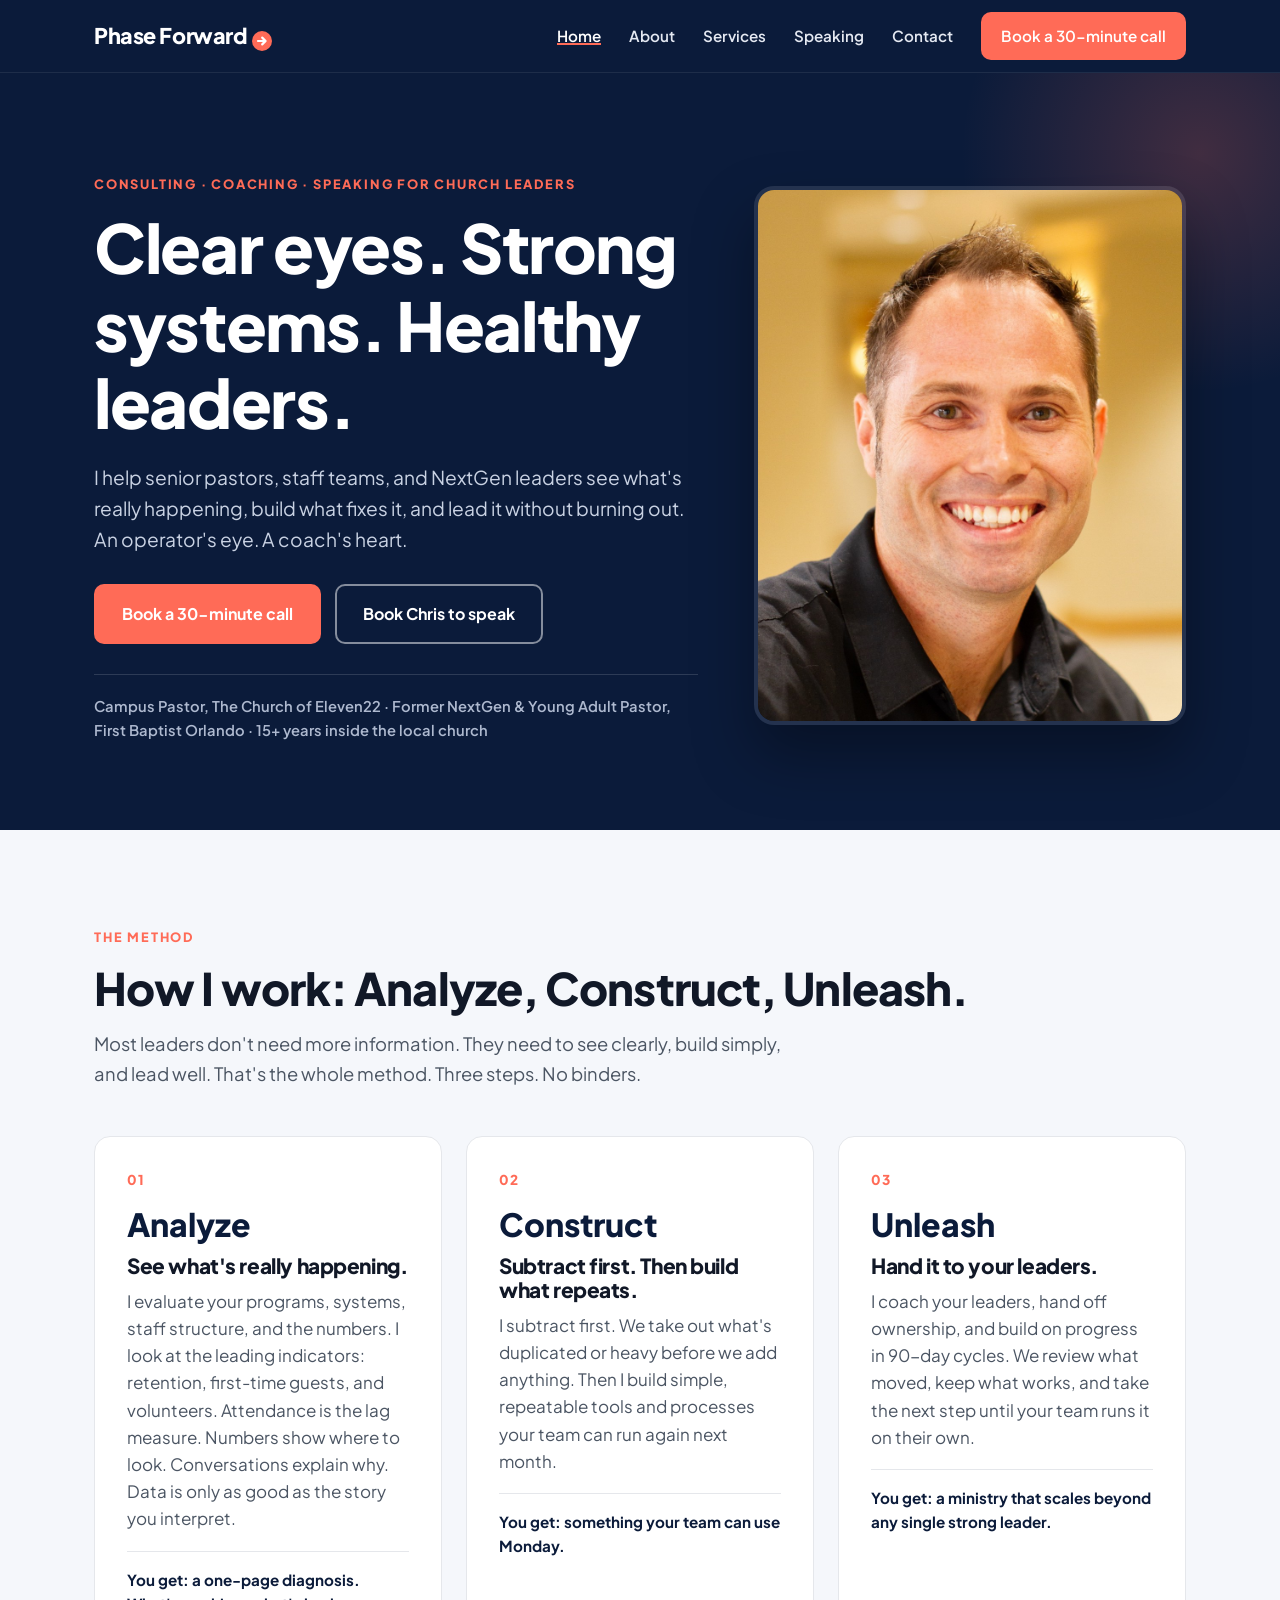
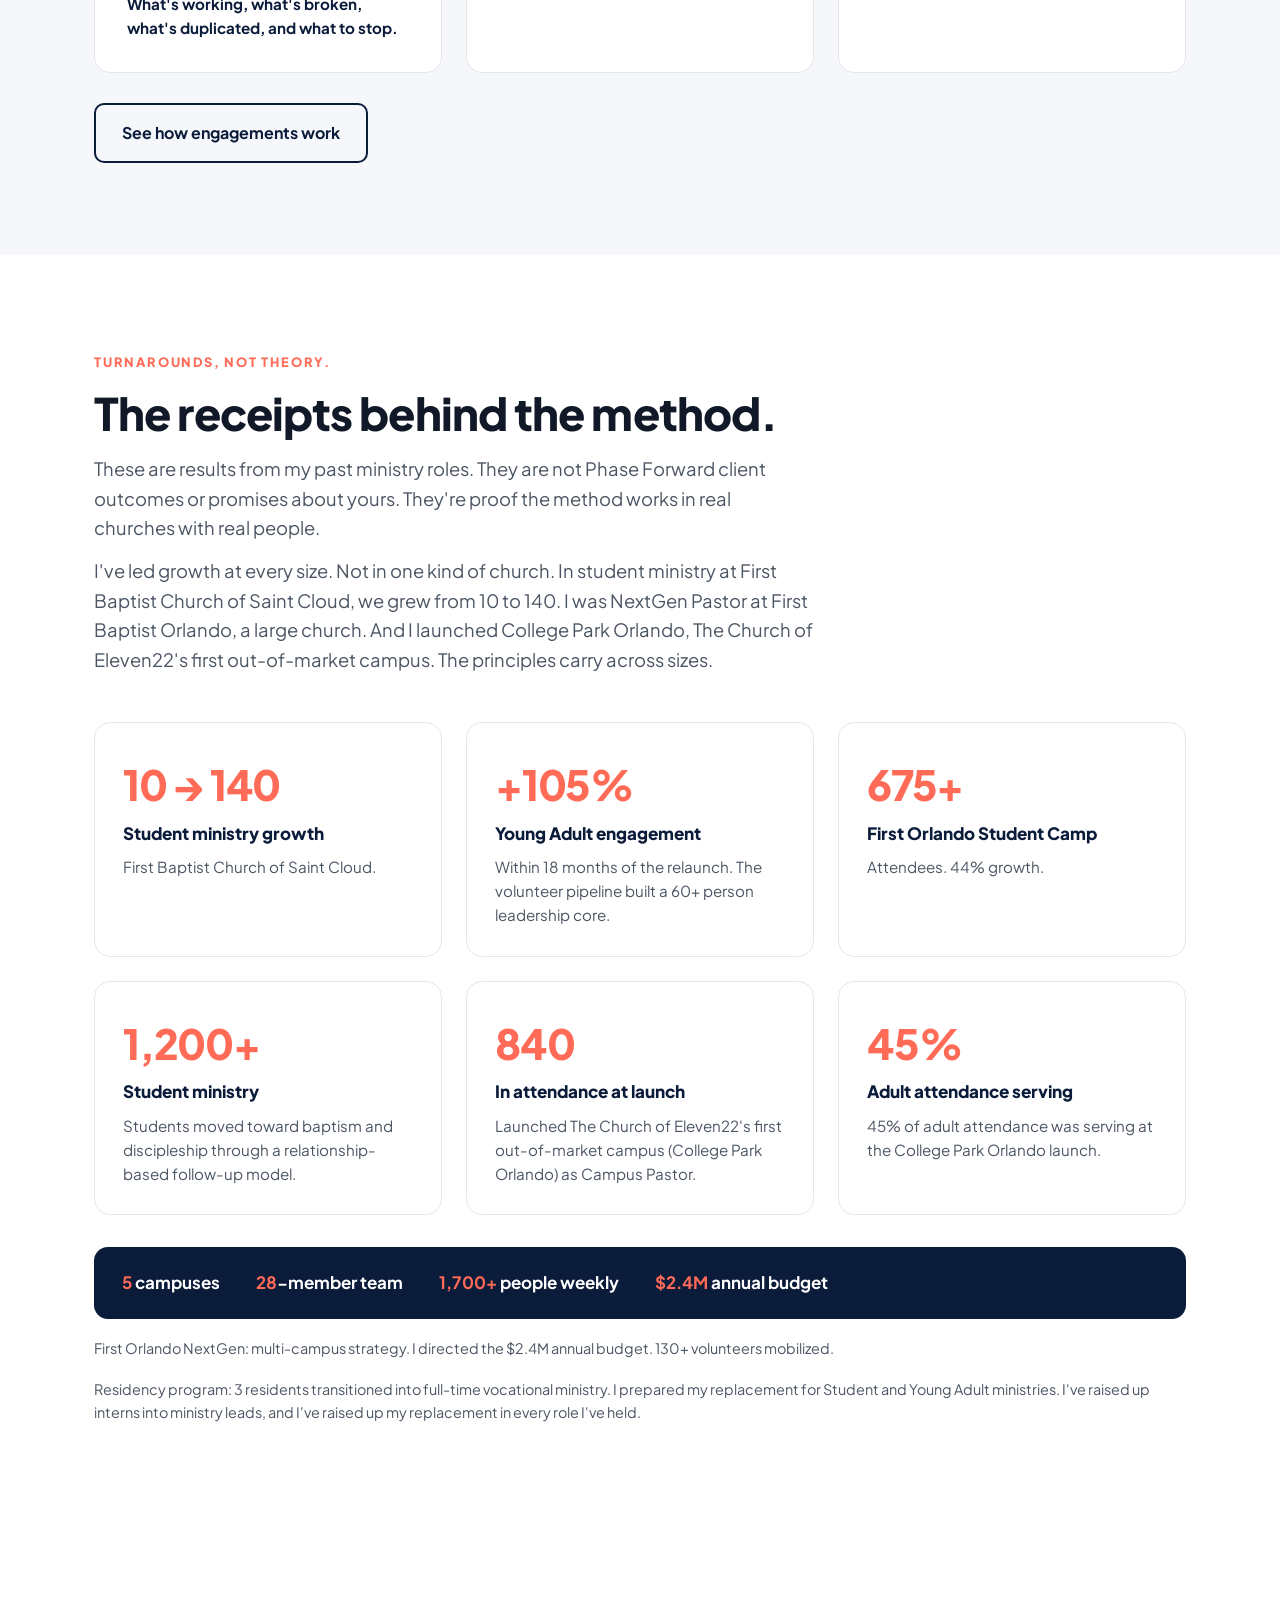
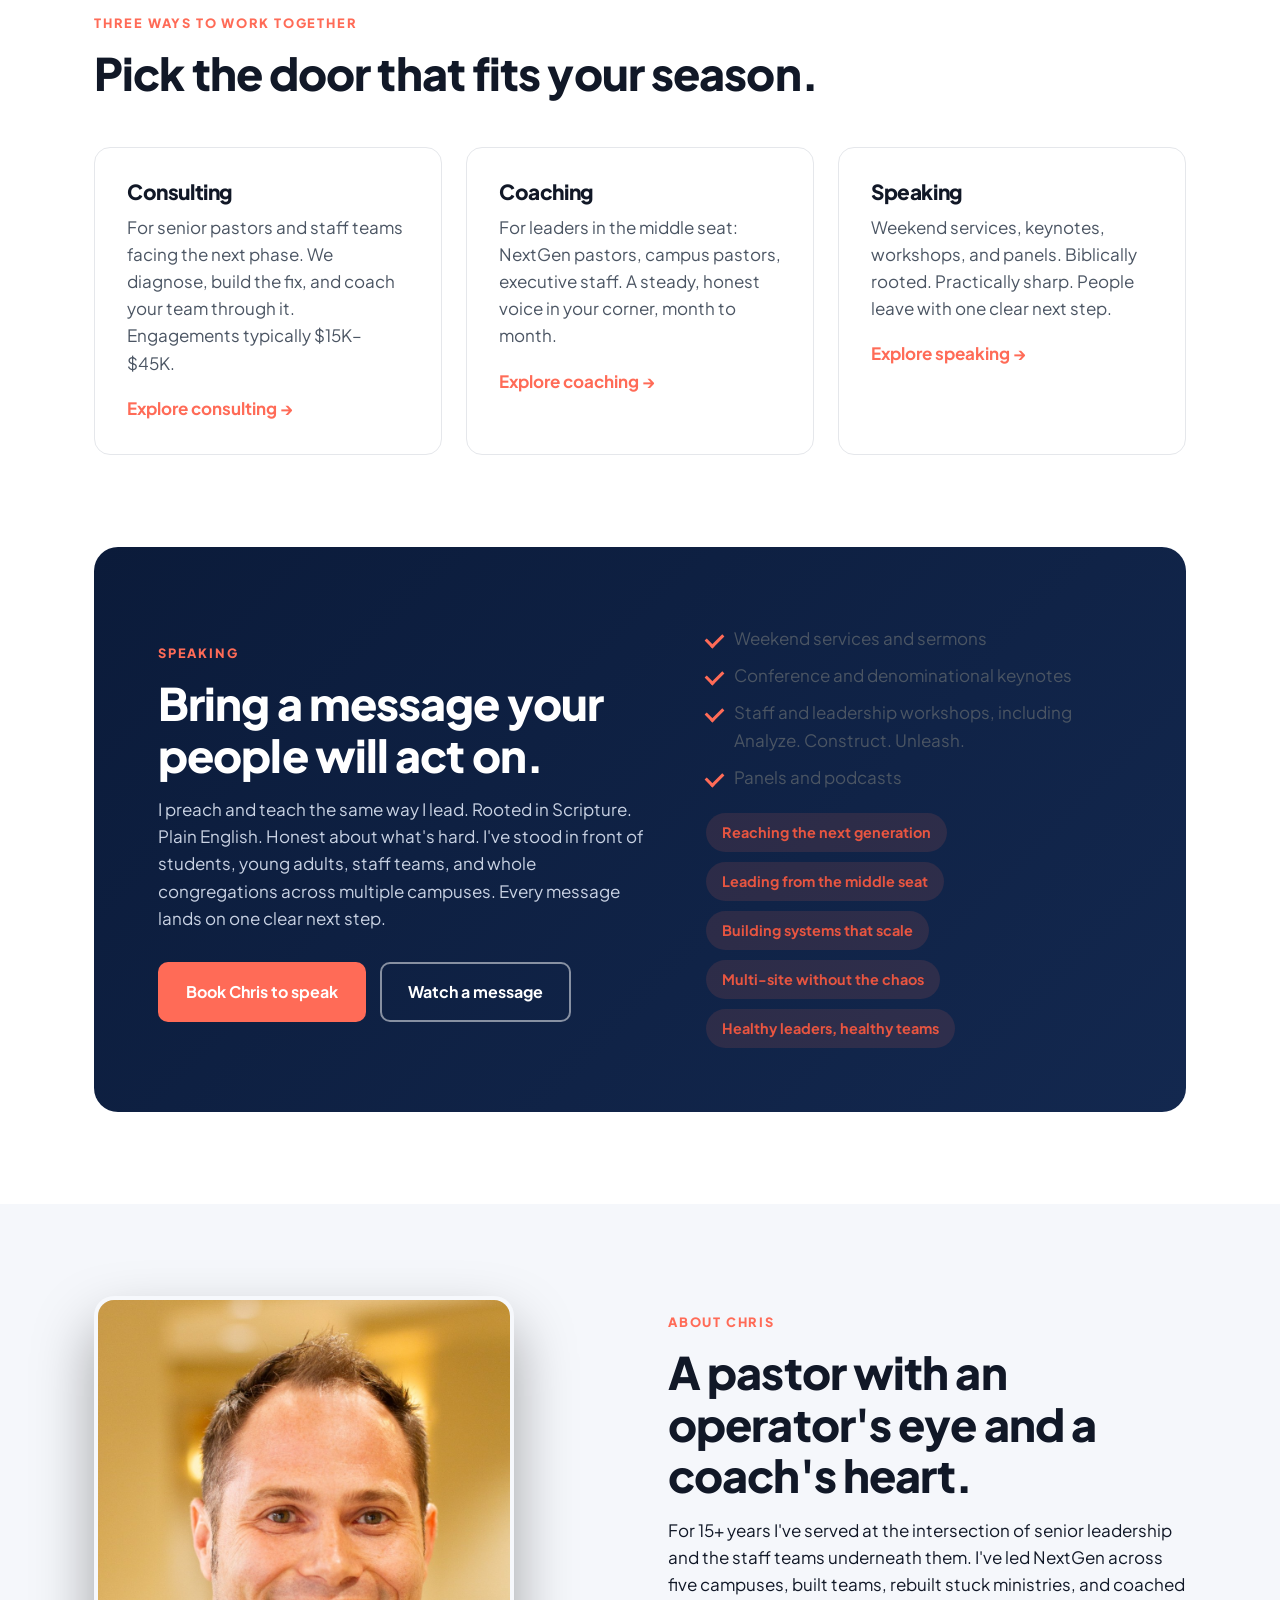
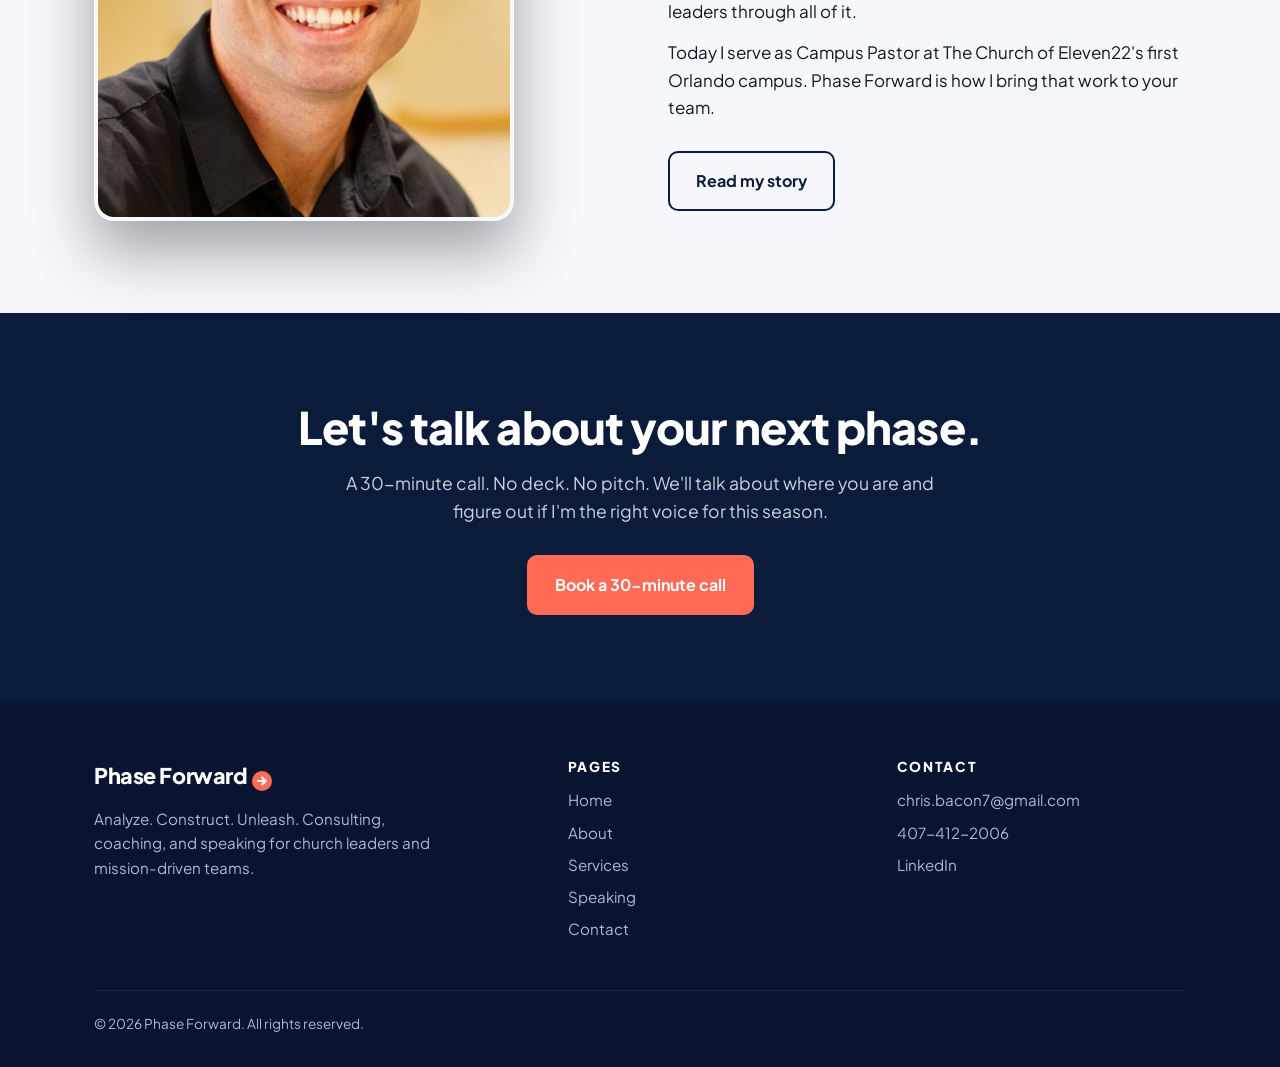
==== index.html @ 7327c0b1 "Tighten the track record to the resume facts. Show the strongest past-ministry results as stat cards" ====
<!DOCTYPE html>
<html lang="en"><head><meta charset="utf-8"><meta name="viewport" content="width=device-width,initial-scale=1">
<title>Phase Forward | Consulting, Coaching & Speaking for Church Leaders</title><meta name="description" content="Clear eyes. Strong systems. Healthy leaders. Chris Bacon helps senior pastors, staff teams, and NextGen leaders analyze, construct, and unleash.">
<link rel="preconnect" href="https://fonts.googleapis.com"><link rel="preconnect" href="https://fonts.gstatic.com" crossorigin>
<link href="https://fonts.googleapis.com/css2?family=Plus+Jakarta+Sans:wght@400;500;600;700;800&display=swap" rel="stylesheet">
<link rel="stylesheet" href="css/site.css">
<link rel="icon" href="data:image/svg+xml,<svg viewBox='0 0 20 20' xmlns='http://www.w3.org/2000/svg'><circle cx='10' cy='10' r='10' fill='%23FF6B57'/><path d='M6 10h7.2M10.2 6.6 13.6 10l-3.4 3.4' stroke='%23fff' stroke-width='2.2' fill='none' stroke-linecap='round' stroke-linejoin='round'/></svg>">
</head><body>
<header class="site-header"><div class="container nav"><a href="index.html" class="wordmark" aria-label="Phase Forward home">Phase Forward<svg viewBox="0 0 20 20" aria-hidden="true"><circle cx="10" cy="10" r="10" fill="#FF6B57"/><path d="M6 10h7.2M10.2 6.6 13.6 10l-3.4 3.4" stroke="#fff" stroke-width="2.2" fill="none" stroke-linecap="round" stroke-linejoin="round"/></svg></a>
<button class="nav-toggle" aria-label="Open menu" aria-expanded="false"><span></span><span></span><span></span></button>
<ul class="nav-links"><li><a href="index.html" class="active">Home</a></li><li><a href="about.html">About</a></li><li><a href="services.html">Services</a></li><li><a href="speaking.html">Speaking</a></li><li><a href="contact.html">Contact</a></li><li><a class="btn btn-coral" href="contact.html">Book a 30-minute call</a></li></ul></div></header>
<main>

<section class="hero"><div class="container hero-grid"><div>
<span class="eyebrow">Consulting &middot; Coaching &middot; Speaking for church leaders</span>
<h1>Clear eyes. Strong systems. Healthy leaders.</h1>
<p class="sub">I help senior pastors, staff teams, and NextGen leaders see what's really happening, build what fixes it, and lead it without burning out. An operator's eye. A coach's heart.</p>
<div class="btn-row"><a class="btn btn-coral" href="contact.html">Book a 30-minute call</a><a class="btn btn-ghost" href="contact.html?interest=Speaking">Book Chris to speak</a></div>
<p class="credential">Campus Pastor, The Church of Eleven22 &middot; Former NextGen &amp; Young Adult Pastor, First Baptist Orlando &middot; 15+ years inside the local church</p></div>
<img class="headshot" src="images/headshot.jpg" alt="Chris Bacon, founder of Phase Forward"></div></section>

<section class="block soft" id="how-i-work"><div class="container">
<div class="section-head"><span class="eyebrow">The method</span><h2>How I work: Analyze, Construct, Unleash.</h2>
<p class="lead">Most leaders don't need more information. They need to see clearly, build simply, and lead well. That's the whole method. Three steps. No binders.</p></div>
<div class="grid-3">
<div class="card"><div class="step-num">01</div><div class="method-word">Analyze</div><h3>See what's really happening.</h3><p>I evaluate your programs, systems, staff structure, and the numbers. I look at the leading indicators: retention, first-time guests, and volunteers. Attendance is the lag measure. Numbers show where to look. Conversations explain why. Data is only as good as the story you interpret.</p><p class="tag">You get: a one-page diagnosis. What's working, what's broken, what's duplicated, and what to stop.</p></div>
<div class="card"><div class="step-num">02</div><div class="method-word">Construct</div><h3>Subtract first. Then build what repeats.</h3><p>I subtract first. We take out what's duplicated or heavy before we add anything. Then I build simple, repeatable tools and processes your team can run again next month.</p><p class="tag">You get: something your team can use Monday.</p></div>
<div class="card"><div class="step-num">03</div><div class="method-word">Unleash</div><h3>Hand it to your leaders.</h3><p>I coach your leaders, hand off ownership, and build on progress in 90-day cycles. We review what moved, keep what works, and take the next step until your team runs it on their own.</p><p class="tag">You get: a ministry that scales beyond any single strong leader.</p></div>
</div><div class="btn-row"><a class="btn btn-outline" href="services.html">See how engagements work</a></div></div></section>

<section class="block"><div class="container">
<div class="section-head"><span class="eyebrow">Turnarounds, not theory.</span><h2>The receipts behind the method.</h2>
<p class="lead">These are results from my past ministry roles. They are not Phase Forward client outcomes or promises about yours. They're proof the method works in real churches with real people.</p>
<p class="lead">I've led growth at every size. Not in one kind of church. In student ministry at First Baptist Church of Saint Cloud, we grew from 10 to 140. I was NextGen Pastor at First Baptist Orlando, a large church. And I launched College Park Orlando, The Church of Eleven22's first out-of-market campus. The principles carry across sizes.</p></div>
<div class="grid-3" style="margin-bottom:20px">
<div class="stat"><div class="num">10 &rarr; 140</div><div class="lbl">Student ministry growth</div><p>First Baptist Church of Saint Cloud.</p></div>
<div class="stat"><div class="num">+105%</div><div class="lbl">Young Adult engagement</div><p>Within 18 months of the relaunch. The volunteer pipeline built a 60+ person leadership core.</p></div>
<div class="stat"><div class="num">675+</div><div class="lbl">First Orlando Student Camp</div><p>Attendees. 44% growth.</p></div>
<div class="stat"><div class="num">1,200+</div><div class="lbl">Student ministry</div><p>Students moved toward baptism and discipleship through a relationship-based follow-up model.</p></div>
<div class="stat"><div class="num">840</div><div class="lbl">In attendance at launch</div><p>Launched The Church of Eleven22's first out-of-market campus (College Park Orlando) as Campus Pastor.</p></div>
<div class="stat"><div class="num">45%</div><div class="lbl">Adult attendance serving</div><p>45% of adult attendance was serving at the College Park Orlando launch.</p></div>
</div>
<div class="scope"><span><b>5</b> campuses</span><span><b>28</b>-member team</span><span><b>1,700+</b> people weekly</span><span><b>$2.4M</b> annual budget</span></div>
<p class="note">First Orlando NextGen: multi-campus strategy. I directed the $2.4M annual budget. 130+ volunteers mobilized.</p>
<p class="note">Residency program: 3 residents transitioned into full-time vocational ministry. I prepared my replacement for Student and Young Adult ministries. I've raised up interns into ministry leads, and I've raised up my replacement in every role I've held.</p></div></section>

<section class="block"><div class="container">
<div class="section-head"><span class="eyebrow">Three ways to work together</span><h2>Pick the door that fits your season.</h2></div>
<div class="grid-3">
<div class="card"><h3>Consulting</h3><p>For senior pastors and staff teams facing the next phase. We diagnose, build the fix, and coach your team through it. Engagements typically $15K&ndash;$45K.</p><a class="more" href="services.html#consulting">Explore consulting &rarr;</a></div>
<div class="card"><h3>Coaching</h3><p>For leaders in the middle seat: NextGen pastors, campus pastors, executive staff. A steady, honest voice in your corner, month to month.</p><a class="more" href="services.html#coaching">Explore coaching &rarr;</a></div>
<div class="card"><h3>Speaking</h3><p>Weekend services, keynotes, workshops, and panels. Biblically rooted. Practically sharp. People leave with one clear next step.</p><a class="more" href="speaking.html">Explore speaking &rarr;</a></div>
</div></div></section>

<section class="block" style="padding-top:0"><div class="container"><div class="speak-feature"><div>
<span class="eyebrow">Speaking</span><h2>Bring a message your people will act on.</h2>
<p>I preach and teach the same way I lead. Rooted in Scripture. Plain English. Honest about what's hard. I've stood in front of students, young adults, staff teams, and whole congregations across multiple campuses. Every message lands on one clear next step.</p>
<div class="btn-row"><a class="btn btn-coral" href="contact.html?interest=Speaking">Book Chris to speak</a><a class="btn btn-ghost" href="https://www.youtube.com/results?search_query=Pastor+Chris+Bacon+sermon" target="_blank" rel="noopener">Watch a message</a></div></div>
<div><ul class="checks"><li>Weekend services and sermons</li><li>Conference and denominational keynotes</li><li>Staff and leadership workshops, including Analyze. Construct. Unleash.</li><li>Panels and podcasts</li></ul>
<div class="pills"><span class="pill">Reaching the next generation</span><span class="pill">Leading from the middle seat</span><span class="pill">Building systems that scale</span><span class="pill">Multi-site without the chaos</span><span class="pill">Healthy leaders, healthy teams</span></div></div>
</div></div></section>

<section class="block soft"><div class="container split">
<img class="headshot" style="max-width:420px" src="images/headshot.jpg" alt="Chris Bacon">
<div><span class="eyebrow">About Chris</span><h2>A pastor with an operator's eye and a coach's heart.</h2>
<p>For 15+ years I've served at the intersection of senior leadership and the staff teams underneath them. I've led NextGen across five campuses, built teams, rebuilt stuck ministries, and coached leaders through all of it.</p>
<p>Today I serve as Campus Pastor at The Church of Eleven22's first Orlando campus. Phase Forward is how I bring that work to your team.</p>
<div class="btn-row"><a class="btn btn-outline" href="about.html">Read my story</a></div></div></div></section>
<section class="cta-band"><div class="container"><h2>Let's talk about your next phase.</h2><p>A 30-minute call. No deck. No pitch. We'll talk about where you are and figure out if I'm the right voice for this season.</p><div class="btn-row"><a class="btn btn-coral" href="contact.html">Book a 30-minute call</a></div></div></section></main>
<footer><div class="container"><div class="foot-grid">
<div><a href="index.html" class="wordmark" aria-label="Phase Forward home">Phase Forward<svg viewBox="0 0 20 20" aria-hidden="true"><circle cx="10" cy="10" r="10" fill="#FF6B57"/><path d="M6 10h7.2M10.2 6.6 13.6 10l-3.4 3.4" stroke="#fff" stroke-width="2.2" fill="none" stroke-linecap="round" stroke-linejoin="round"/></svg></a><p style="margin-top:14px;max-width:340px">Analyze. Construct. Unleash. Consulting, coaching, and speaking for church leaders and mission-driven teams.</p></div>
<div><h4>Pages</h4><ul><li><a href="index.html">Home</a></li><li><a href="about.html">About</a></li><li><a href="services.html">Services</a></li><li><a href="speaking.html">Speaking</a></li><li><a href="contact.html">Contact</a></li></ul></div>
<div><h4>Contact</h4><ul><li><a href="mailto:chris.bacon7@gmail.com">chris.bacon7@gmail.com</a></li><li><a href="tel:+14074122006">407-412-2006</a></li><li><a href="https://www.linkedin.com/in/chris-bacon-887983176" target="_blank" rel="noopener">LinkedIn</a></li></ul></div>
</div><div class="foot-bottom">&copy; <span id="year">2026</span> Phase Forward. All rights reserved.</div></div></footer>
<script src="js/site.js"></script></body></html>
---- css/site.css ----
:root{--navy:#0B1B3A;--navy2:#13284F;--coral:#FF6B57;--coral-d:#E85540;--ink:#111827;--muted:#4B5563;--line:#E5E7EB;--soft:#F5F7FB;--max:1140px}
*{box-sizing:border-box;margin:0;padding:0}
html{scroll-behavior:smooth}
body{font-family:'Plus Jakarta Sans',system-ui,sans-serif;color:var(--ink);background:#fff;line-height:1.6;font-size:17px}
img{max-width:100%;display:block}
a{color:inherit}
em,i{font-style:normal}
.container{max-width:var(--max);margin:0 auto;padding:0 24px}
h1,h2,h3,h4{line-height:1.15;font-weight:800;letter-spacing:-.02em}
h1{font-size:clamp(2.4rem,5.5vw,4.2rem)}
h2{font-size:clamp(1.9rem,3.6vw,2.8rem);margin-bottom:16px}
h3{font-size:1.3rem;margin-bottom:10px}
p+p{margin-top:14px}
.eyebrow{display:inline-block;font-size:.8rem;font-weight:800;letter-spacing:.14em;text-transform:uppercase;color:var(--coral);margin-bottom:14px}
.lead{font-size:1.15rem;color:var(--muted);max-width:720px}
/* header */
.site-header{position:sticky;top:0;z-index:50;background:var(--navy);border-bottom:1px solid rgba(255,255,255,.08)}
.nav{display:flex;align-items:center;justify-content:space-between;height:72px}
.wordmark{display:flex;align-items:center;gap:2px;text-decoration:none;color:#fff;font-weight:800;font-size:1.35rem;letter-spacing:-.02em}
.wordmark svg{width:20px;height:20px;margin-left:3px;transform:translateY(5px)}
.nav-links{display:flex;align-items:center;gap:28px;list-style:none}
.nav-links a{color:#E5E9F2;text-decoration:none;font-weight:600;font-size:.95rem}
.nav-links a:hover,.nav-links a.active{color:#fff}
.nav-links a.active{box-shadow:inset 0 -2px 0 var(--coral)}
.nav-toggle{display:none;background:none;border:0;color:#fff;cursor:pointer;padding:8px}
.nav-toggle span{display:block;width:24px;height:2px;background:#fff;margin:5px 0;transition:.2s}
/* buttons */
.btn{display:inline-block;padding:15px 26px;border-radius:10px;font-weight:700;text-decoration:none;font-size:1rem;border:2px solid transparent;cursor:pointer;font-family:inherit;transition:.15s}
.btn-coral{background:var(--coral);color:#fff}
.btn-coral:hover{background:var(--coral-d);transform:translateY(-1px)}
.btn-ghost{border-color:rgba(255,255,255,.5);color:#fff}
.btn-ghost:hover{border-color:#fff;background:rgba(255,255,255,.06)}
.btn-outline{border-color:var(--navy);color:var(--navy)}
.btn-outline:hover{background:var(--navy);color:#fff}
.nav-links .btn{padding:10px 18px;color:#fff;box-shadow:none}
.btn-row{display:flex;flex-wrap:wrap;gap:14px;margin-top:30px}
/* hero */
.hero{background:var(--navy);color:#fff;padding:96px 0 88px;position:relative;overflow:hidden}
.hero::after{content:"";position:absolute;right:-180px;top:-180px;width:520px;height:520px;border-radius:50%;background:radial-gradient(circle,rgba(255,107,87,.22),transparent 65%)}
.hero .container{position:relative;z-index:1}
.hero-grid{display:grid;grid-template-columns:1.4fr 1fr;gap:56px;align-items:center}
.hero p.sub{font-size:1.2rem;color:#C9D2E3;max-width:640px;margin-top:22px}
.hero.small{padding:80px 0 72px}
.credential{margin-top:30px;padding-top:20px;border-top:1px solid rgba(255,255,255,.14);font-size:.92rem;color:#AEB9CF;font-weight:600;max-width:680px}
.headshot{border-radius:20px;overflow:hidden;border:4px solid rgba(255,255,255,.1);box-shadow:0 30px 60px rgba(0,0,0,.35);aspect-ratio:4/5;object-fit:cover;width:100%}
/* sections */
section.block{padding:92px 0}
section.soft{background:var(--soft)}
section.dark{background:var(--navy);color:#fff}
section.dark .lead,section.dark p{color:#C9D2E3}
.section-head{margin-bottom:48px}
.grid-3{display:grid;grid-template-columns:repeat(3,1fr);gap:24px}
.grid-2{display:grid;grid-template-columns:repeat(2,1fr);gap:24px}
.grid-4{display:grid;grid-template-columns:repeat(4,1fr);gap:20px}
.card{background:#fff;border:1px solid var(--line);border-radius:16px;padding:32px}
.card p{color:var(--muted)}
.card .tag{margin-top:18px;padding-top:16px;border-top:1px solid var(--line);font-weight:700;color:var(--navy);font-size:.95rem}
.card a.more{display:inline-block;margin-top:18px;font-weight:700;color:var(--coral);text-decoration:none}
.card a.more:hover{text-decoration:underline}
.step-num{font-size:.85rem;font-weight:800;color:var(--coral);letter-spacing:.1em;margin-bottom:8px}
.method-word{font-size:2rem;font-weight:800;color:var(--navy);margin-bottom:4px}
.dark .card{background:var(--navy2);border-color:rgba(255,255,255,.1)}
.dark .card h3,.dark .card .method-word{color:#fff}
.stat{padding:28px;border-radius:16px;background:#fff;border:1px solid var(--line)}
.stat .num{font-size:2.6rem;font-weight:800;color:var(--coral);letter-spacing:-.03em}
.stat .lbl{font-weight:800;color:var(--navy);margin:2px 0 8px}
.stat p{color:var(--muted);font-size:.95rem}
.scope{display:flex;flex-wrap:wrap;gap:12px 36px;margin-top:32px;padding:22px 28px;background:var(--navy);color:#fff;border-radius:14px;font-weight:700}
.scope b{color:var(--coral)}
.note{font-size:.9rem;color:var(--muted);margin-top:18px}
ul.checks{list-style:none;margin-top:14px}
ul.checks li{padding-left:28px;position:relative;margin:10px 0;color:var(--muted)}
ul.checks li::before{content:"";position:absolute;left:0;top:8px;width:14px;height:8px;border-left:3px solid var(--coral);border-bottom:3px solid var(--coral);transform:rotate(-45deg)}
ul.xs li::before{border:0;content:"\00d7";color:#9CA3AF;font-weight:800;font-size:1.3rem;top:-3px;transform:none;width:auto;height:auto}
.dark ul.checks li{color:#DCE3F0}
.pills{display:flex;flex-wrap:wrap;gap:10px;margin-top:22px}
.pill{padding:8px 16px;border-radius:999px;background:rgba(255,107,87,.12);color:var(--coral-d);font-weight:700;font-size:.9rem}
.dark .pill{background:rgba(255,255,255,.08);color:#fff}
.split{display:grid;grid-template-columns:1fr 1fr;gap:56px;align-items:center}
.speak-feature{background:linear-gradient(135deg,var(--navy) 0%,var(--navy2) 100%);color:#fff;border-radius:24px;padding:64px;display:grid;grid-template-columns:1.2fr 1fr;gap:48px;align-items:center}
.speak-feature p{color:#C9D2E3}
.qlist{counter-reset:q;list-style:none}
.qlist li{counter-increment:q;position:relative;padding:26px 0 26px 70px;border-bottom:1px solid var(--line)}
.qlist li::before{content:counter(q,decimal-leading-zero);position:absolute;left:0;top:22px;font-size:1.6rem;font-weight:800;color:var(--coral)}
.qlist h3{margin-bottom:6px}
.qlist p{color:var(--muted)}
.clear{display:grid;grid-template-columns:repeat(5,1fr);gap:12px;margin:22px 0}
.clear div{background:var(--soft);border-radius:12px;padding:18px 14px;text-align:center}
.clear b{display:block;font-size:1.8rem;color:var(--coral);font-weight:800}
.clear span{font-size:.88rem;font-weight:700;color:var(--navy)}
.beliefs{display:grid;grid-template-columns:repeat(2,1fr);gap:16px}
.beliefs div{padding:22px 24px;border-left:4px solid var(--coral);background:var(--soft);border-radius:0 12px 12px 0;font-weight:600}
.faq details{border-bottom:1px solid var(--line);padding:22px 0}
.faq summary{font-weight:800;font-size:1.1rem;cursor:pointer;list-style:none;display:flex;justify-content:space-between;gap:20px}
.faq summary::after{content:"+";color:var(--coral);font-size:1.5rem;line-height:1}
.faq details[open] summary::after{content:"\2212"}
.faq details p{margin-top:12px;color:var(--muted);max-width:820px}
.service{padding:56px 0;border-top:1px solid var(--line)}
.service:first-child{border-top:0}
.service-grid{display:grid;grid-template-columns:1fr 1.3fr;gap:48px}
.price{display:inline-block;margin-top:18px;padding:10px 16px;background:var(--soft);border-radius:10px;font-weight:700;color:var(--navy)}
.cta-band{background:var(--navy);color:#fff;text-align:center;padding:88px 0}
.cta-band p{color:#C9D2E3;max-width:620px;margin:14px auto 0;font-size:1.1rem}
.cta-band .btn-row{justify-content:center}
.steps{display:grid;grid-template-columns:repeat(3,1fr);gap:20px}
.steps .card b{display:block;color:var(--coral);font-size:1.4rem;margin-bottom:6px}
/* form */
form.contact{display:grid;gap:18px}
.field label{display:block;font-weight:700;font-size:.92rem;margin-bottom:6px;color:var(--navy)}
.field input,.field select,.field textarea{width:100%;padding:14px 16px;border:1.5px solid var(--line);border-radius:10px;font:inherit;font-size:1rem;background:#fff}
.field input:focus,.field select:focus,.field textarea:focus{outline:none;border-color:var(--coral);box-shadow:0 0 0 3px rgba(255,107,87,.18)}
.field textarea{min-height:150px;resize:vertical}
.row2{display:grid;grid-template-columns:1fr 1fr;gap:18px}
.direct a{text-decoration:none;font-weight:700;color:var(--navy)}
.direct a:hover{color:var(--coral)}
.direct li{list-style:none;margin:14px 0}
.direct small{display:block;color:var(--muted);font-weight:600;font-size:.8rem;text-transform:uppercase;letter-spacing:.1em}
.form-status{font-weight:600;color:var(--navy)}
/* footer */
footer{background:#081430;color:#AEB9CF;padding:56px 0 32px;font-size:.95rem}
.foot-grid{display:grid;grid-template-columns:1.5fr 1fr 1fr;gap:40px}
footer h4{color:#fff;font-size:.85rem;text-transform:uppercase;letter-spacing:.12em;margin-bottom:14px}
footer ul{list-style:none}
footer li{margin:8px 0}
footer a{text-decoration:none;color:#AEB9CF}
footer a:hover{color:#fff}
.foot-bottom{margin-top:40px;padding-top:22px;border-top:1px solid rgba(255,255,255,.08);font-size:.85rem}
/* responsive */
@media (max-width:960px){
 .hero-grid,.split,.speak-feature,.service-grid{grid-template-columns:1fr}
 .hero-grid .headshot{max-width:360px}
 .grid-3,.grid-4,.steps{grid-template-columns:1fr 1fr}
 .clear{grid-template-columns:repeat(3,1fr)}
 .foot-grid{grid-template-columns:1fr 1fr}
 .speak-feature{padding:40px}
}
@media (max-width:820px){
 .nav-toggle{display:block}
 .nav-links{position:absolute;top:72px;left:0;right:0;background:var(--navy);flex-direction:column;align-items:flex-start;gap:0;padding:8px 24px 24px;display:none;border-bottom:1px solid rgba(255,255,255,.1)}
 .nav-links.open{display:flex}
 .nav-links li{width:100%}
 .nav-links a{display:block;padding:14px 0;border-bottom:1px solid rgba(255,255,255,.08)}
 .nav-links a.active{box-shadow:none;color:var(--coral)}
 .nav-links .btn{margin-top:16px;text-align:center;border-bottom:0;padding:14px}
 .nav-toggle.open span:nth-child(1){transform:translateY(7px) rotate(45deg)}
 .nav-toggle.open span:nth-child(2){opacity:0}
 .nav-toggle.open span:nth-child(3){transform:translateY(-7px) rotate(-45deg)}
}
@media (max-width:640px){
 body{font-size:16px}
 section.block{padding:64px 0}
 .hero{padding:64px 0}
 .grid-3,.grid-2,.grid-4,.steps,.beliefs,.row2,.foot-grid{grid-template-columns:1fr}
 .clear{grid-template-columns:1fr 1fr}
 .speak-feature{padding:32px 24px}
 .btn{width:100%;text-align:center}
 .qlist li{padding-left:54px}
}
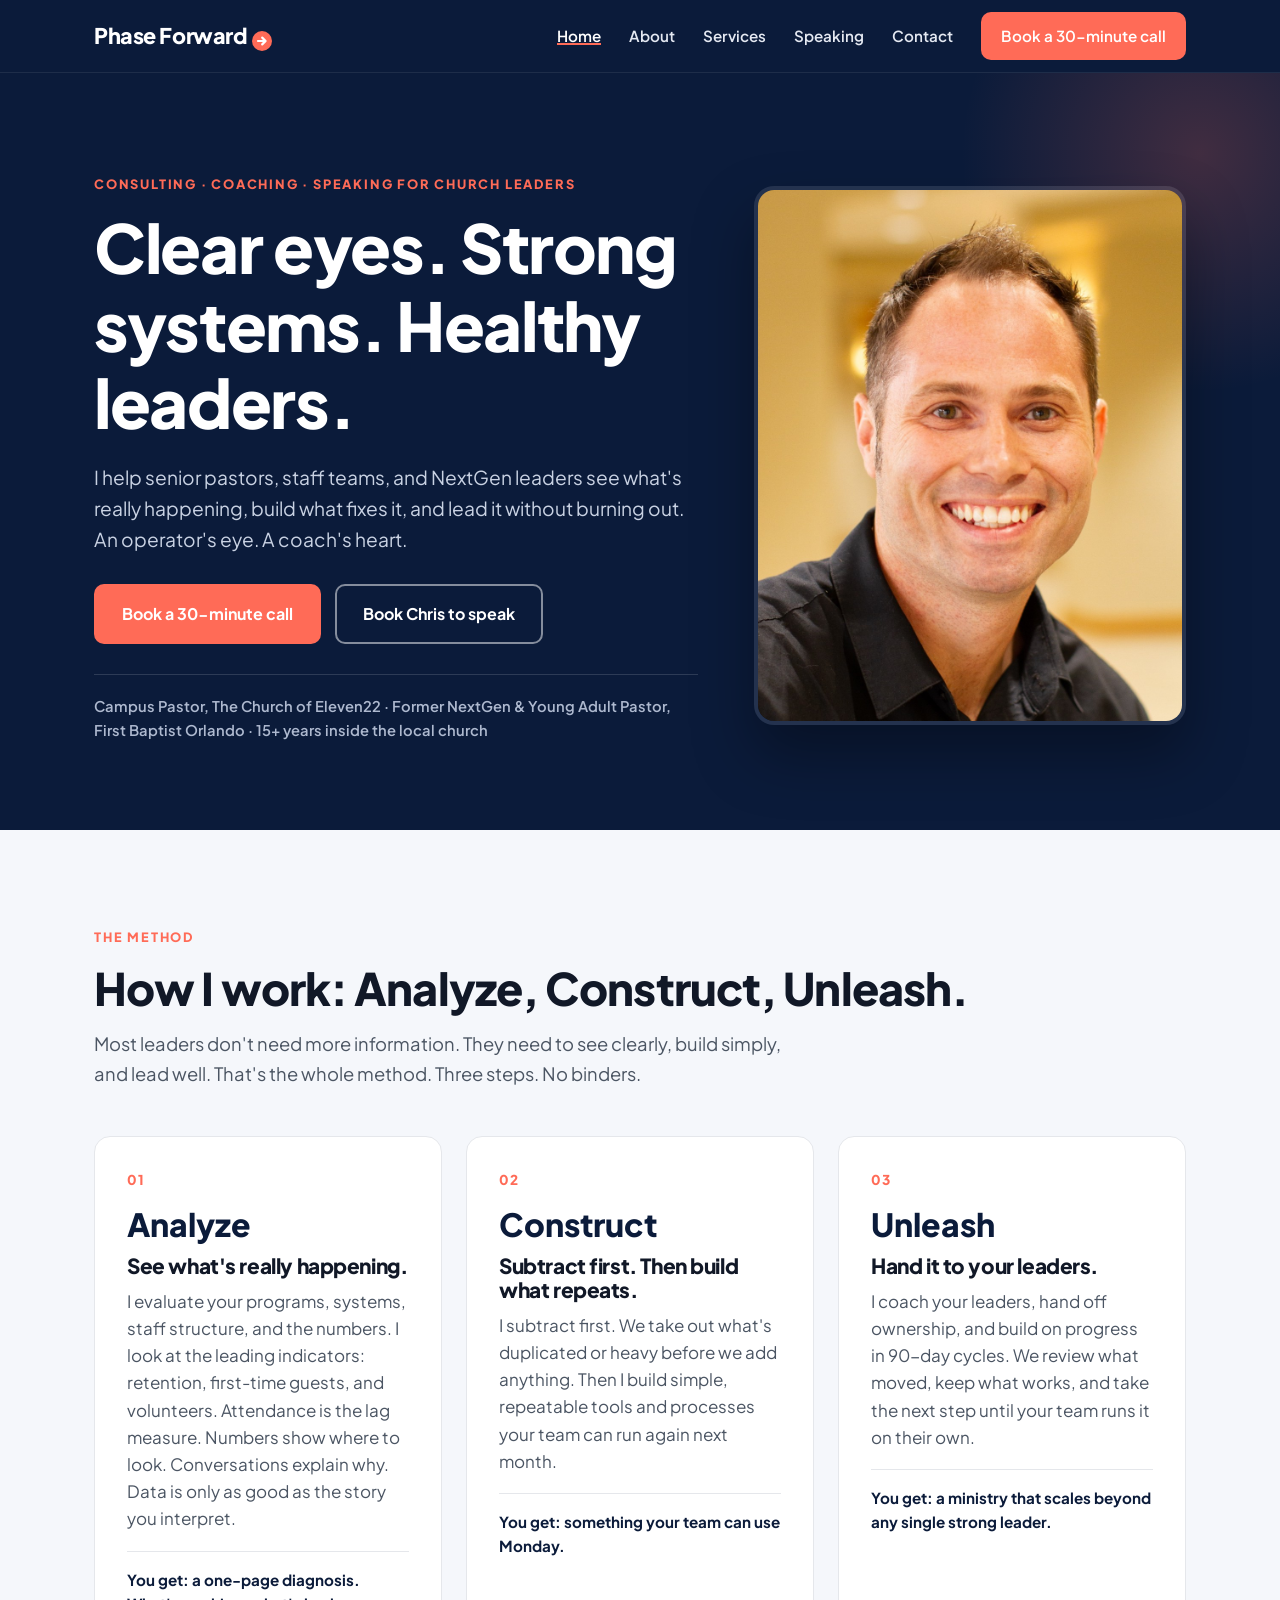
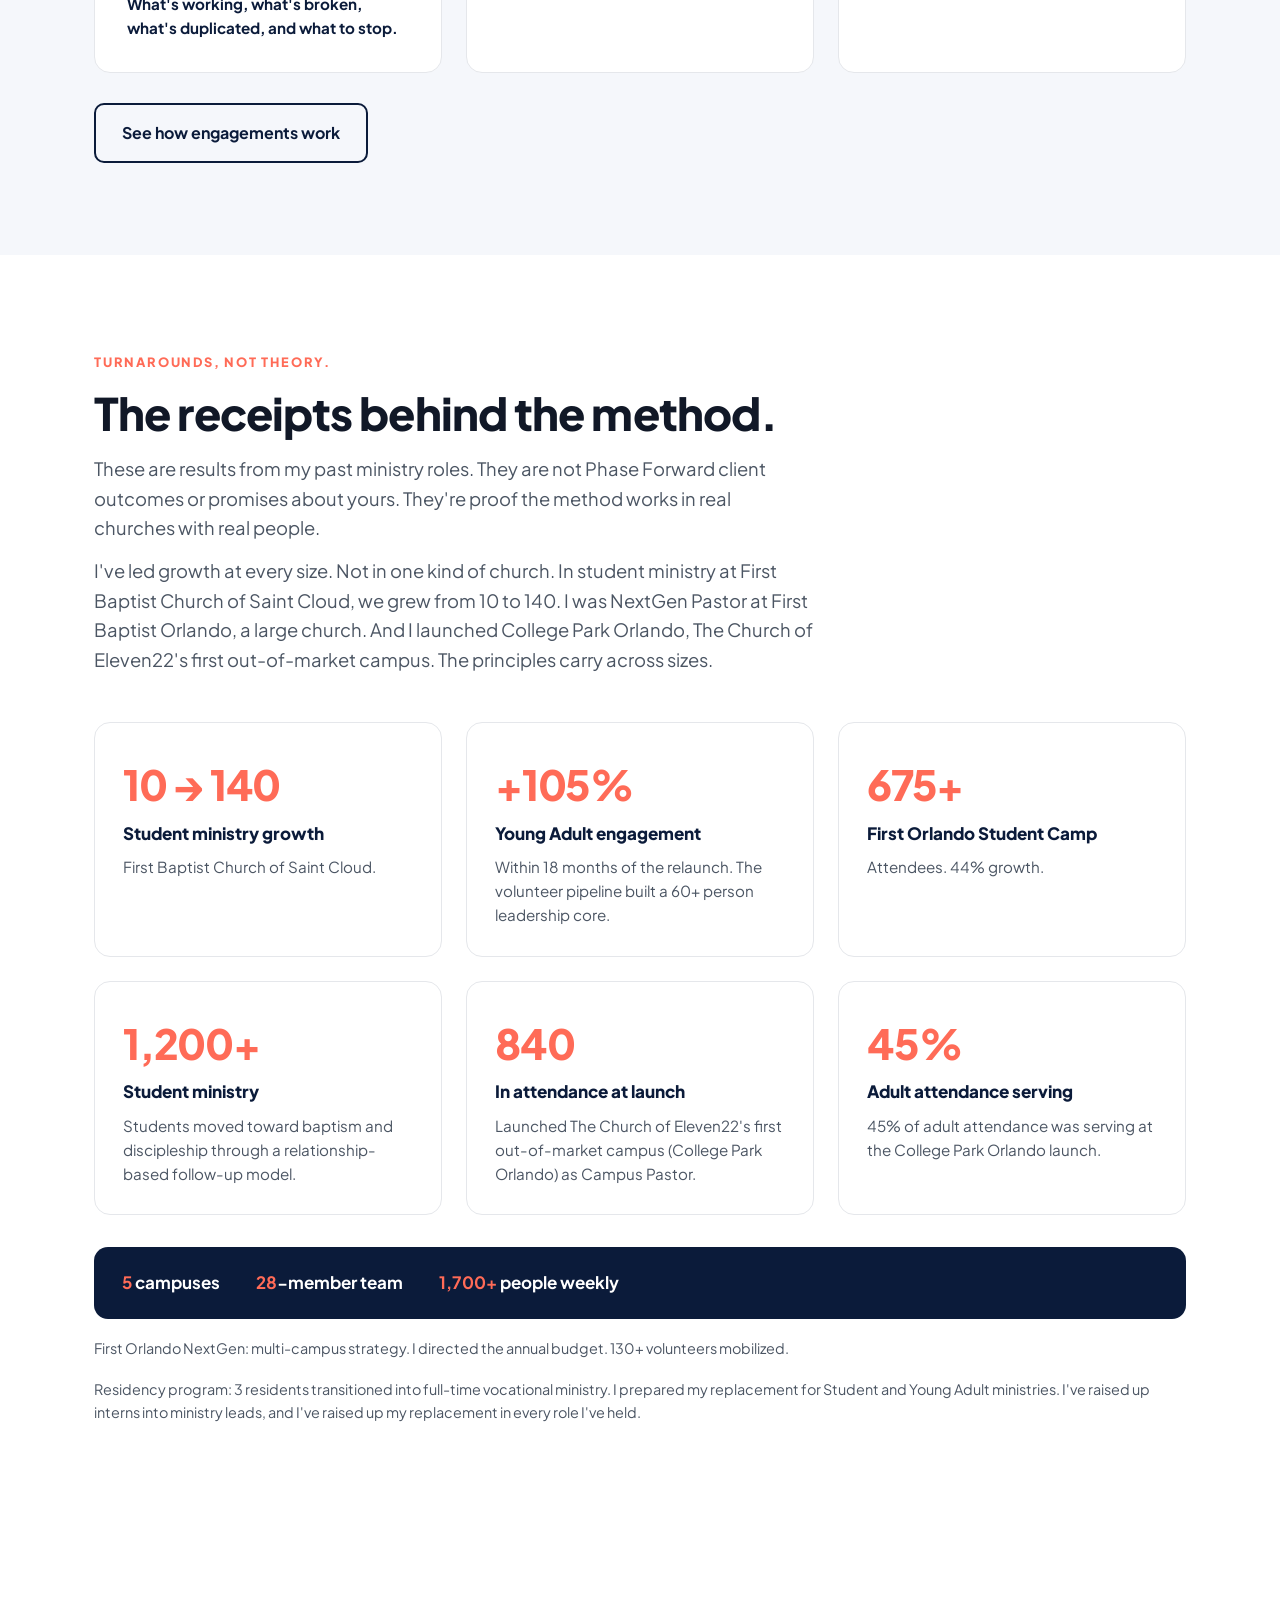
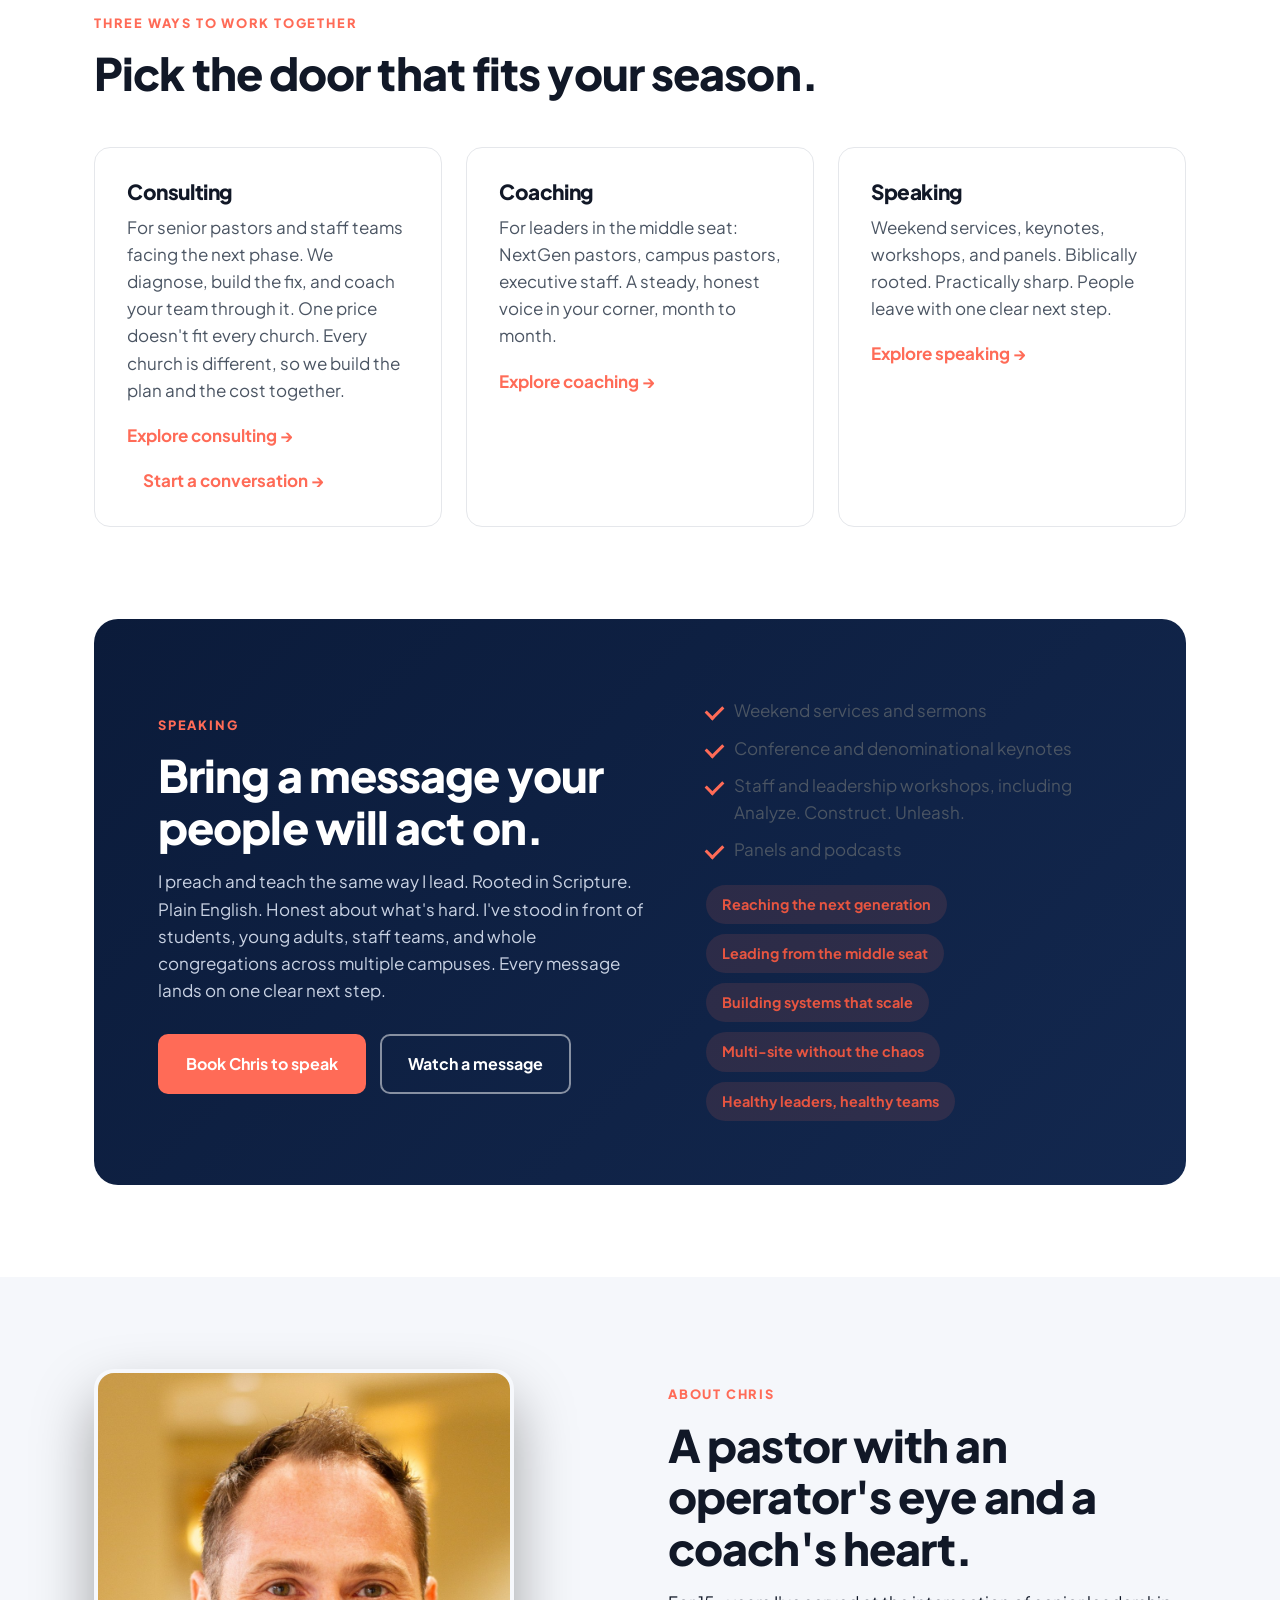
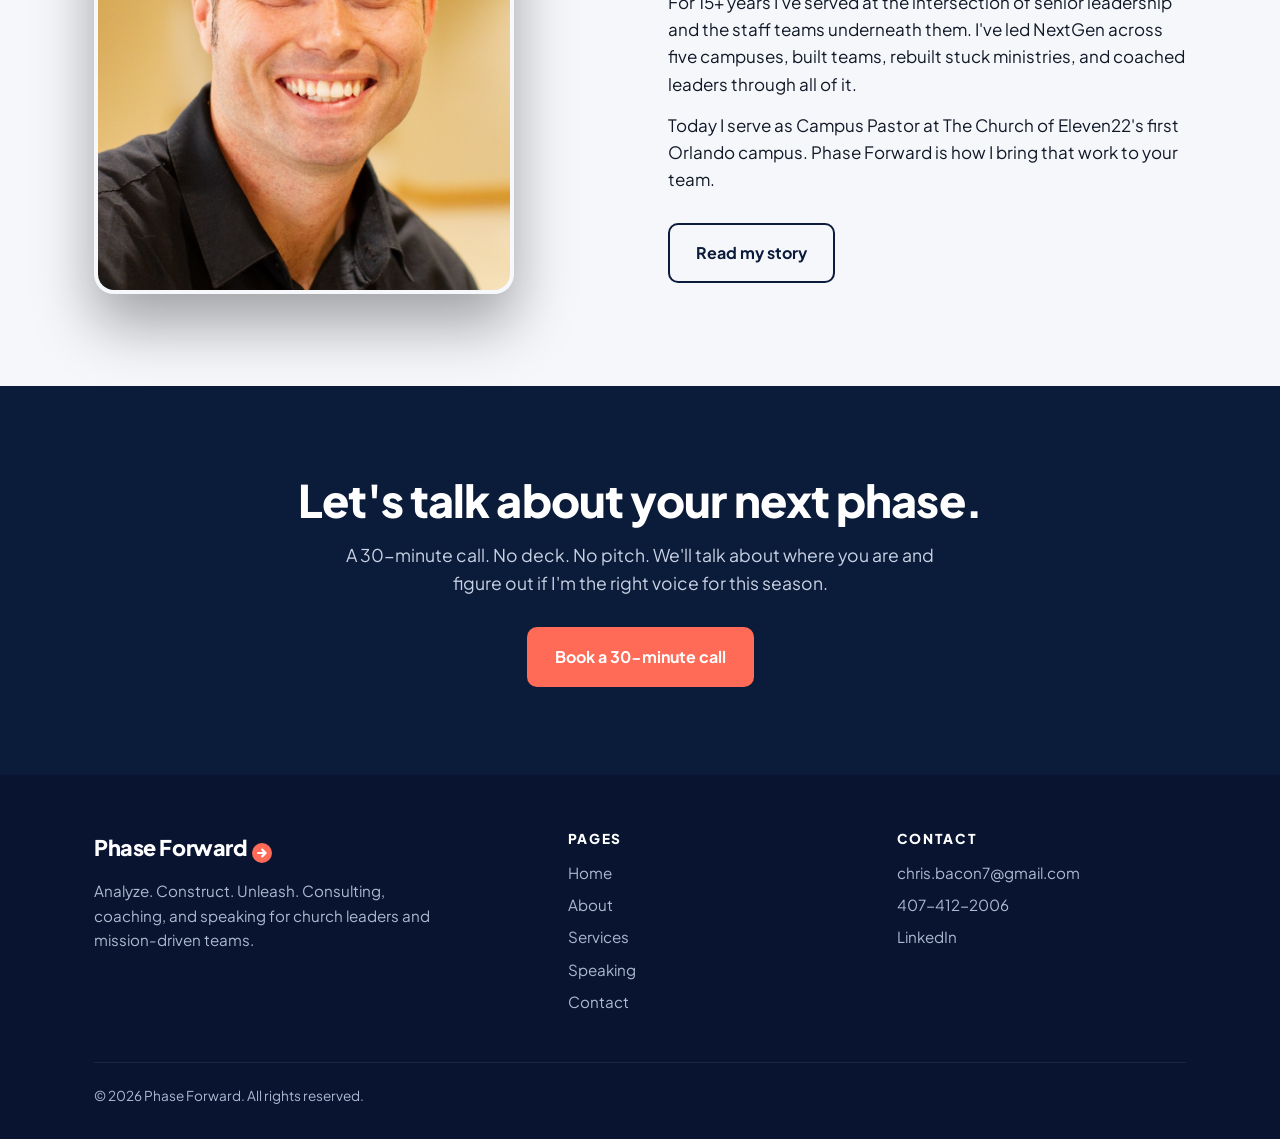
==== commit 0a8ce13e: "Remove prices and invite a conversation instead. Drop every dollar figure and set fee from the site," ====
--- a/index.html
+++ b/index.html
@@ -40,14 +40,14 @@
 <div class="stat"><div class="num">840</div><div class="lbl">In attendance at launch</div><p>Launched The Church of Eleven22's first out-of-market campus (College Park Orlando) as Campus Pastor.</p></div>
 <div class="stat"><div class="num">45%</div><div class="lbl">Adult attendance serving</div><p>45% of adult attendance was serving at the College Park Orlando launch.</p></div>
 </div>
-<div class="scope"><span><b>5</b> campuses</span><span><b>28</b>-member team</span><span><b>1,700+</b> people weekly</span><span><b>$2.4M</b> annual budget</span></div>
-<p class="note">First Orlando NextGen: multi-campus strategy. I directed the $2.4M annual budget. 130+ volunteers mobilized.</p>
+<div class="scope"><span><b>5</b> campuses</span><span><b>28</b>-member team</span><span><b>1,700+</b> people weekly</span></div>
+<p class="note">First Orlando NextGen: multi-campus strategy. I directed the annual budget. 130+ volunteers mobilized.</p>
 <p class="note">Residency program: 3 residents transitioned into full-time vocational ministry. I prepared my replacement for Student and Young Adult ministries. I've raised up interns into ministry leads, and I've raised up my replacement in every role I've held.</p></div></section>
 
 <section class="block"><div class="container">
 <div class="section-head"><span class="eyebrow">Three ways to work together</span><h2>Pick the door that fits your season.</h2></div>
 <div class="grid-3">
-<div class="card"><h3>Consulting</h3><p>For senior pastors and staff teams facing the next phase. We diagnose, build the fix, and coach your team through it. Engagements typically $15K&ndash;$45K.</p><a class="more" href="services.html#consulting">Explore consulting &rarr;</a></div>
+<div class="card"><h3>Consulting</h3><p>For senior pastors and staff teams facing the next phase. We diagnose, build the fix, and coach your team through it. One price doesn't fit every church. Every church is different, so we build the plan and the cost together.</p><a class="more" href="services.html#consulting">Explore consulting &rarr;</a><a class="more" href="contact.html" style="margin-left:16px">Start a conversation &rarr;</a></div>
 <div class="card"><h3>Coaching</h3><p>For leaders in the middle seat: NextGen pastors, campus pastors, executive staff. A steady, honest voice in your corner, month to month.</p><a class="more" href="services.html#coaching">Explore coaching &rarr;</a></div>
 <div class="card"><h3>Speaking</h3><p>Weekend services, keynotes, workshops, and panels. Biblically rooted. Practically sharp. People leave with one clear next step.</p><a class="more" href="speaking.html">Explore speaking &rarr;</a></div>
 </div></div></section>
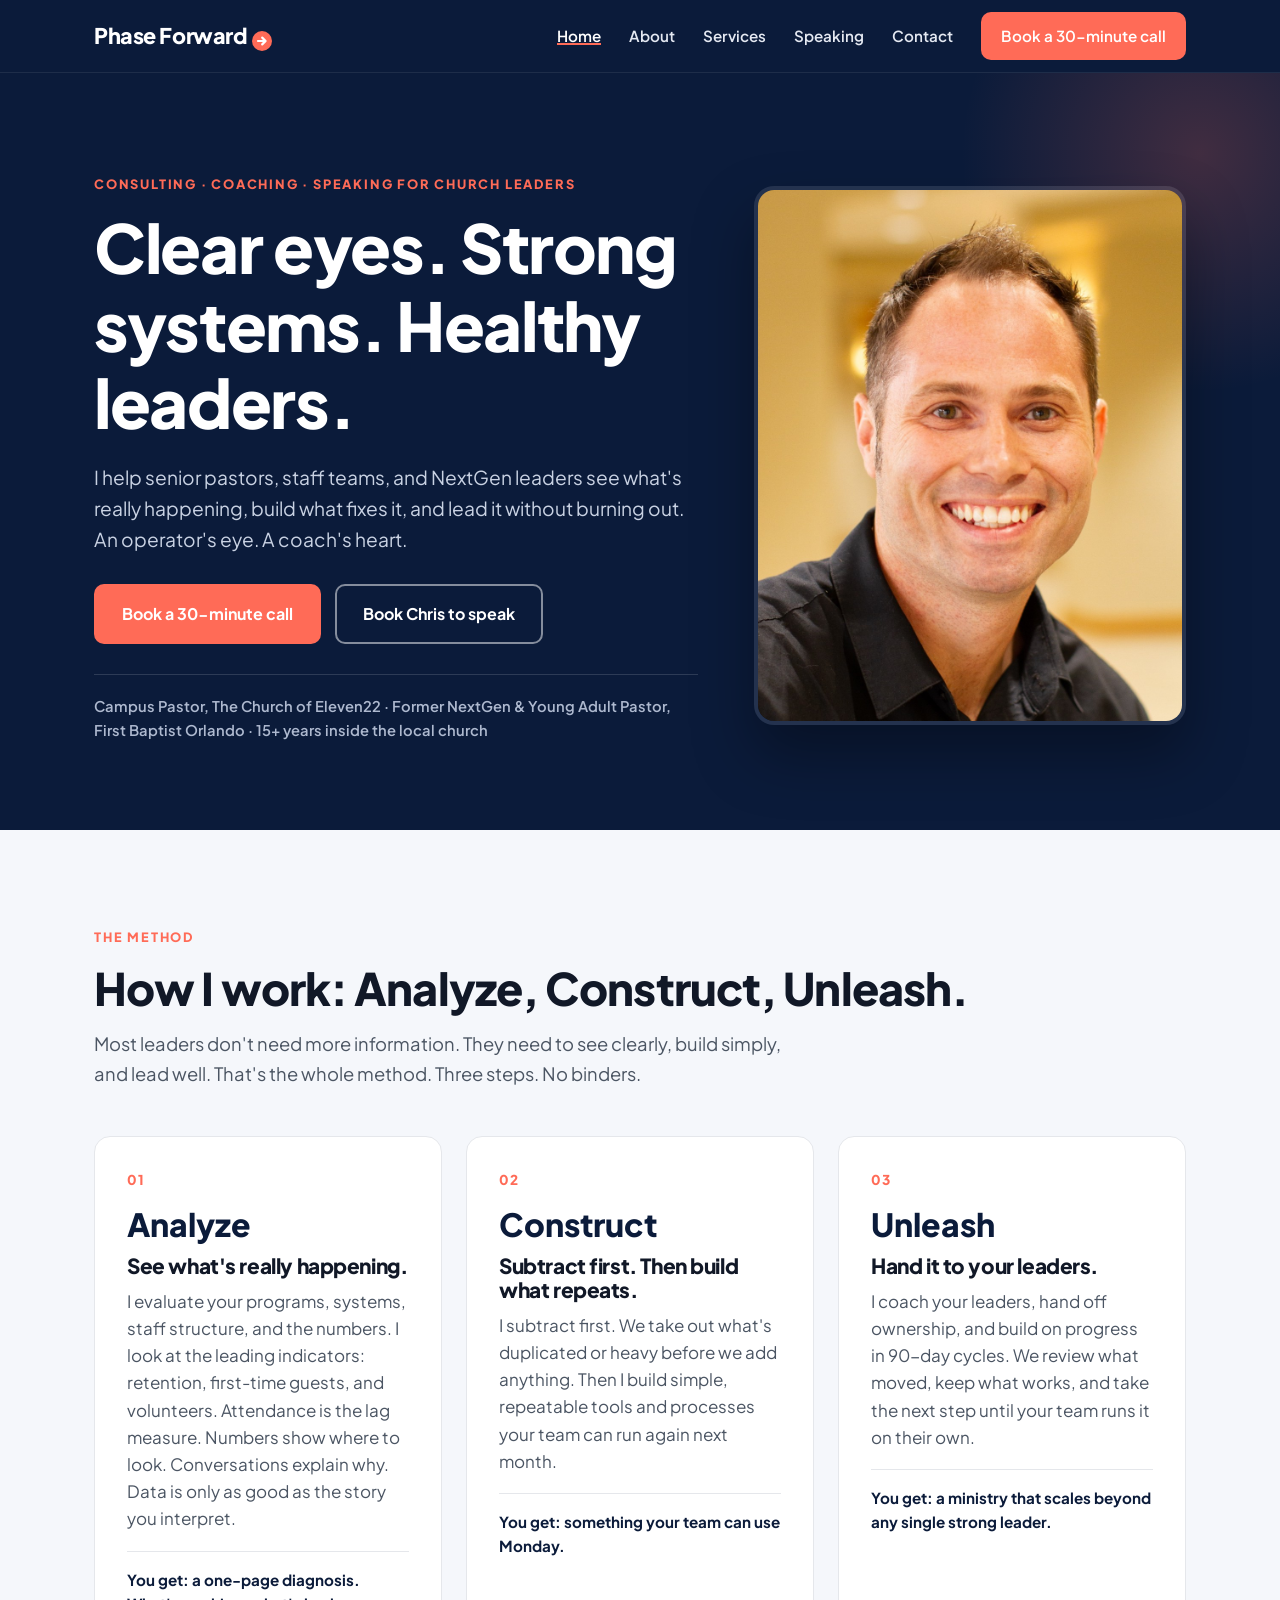
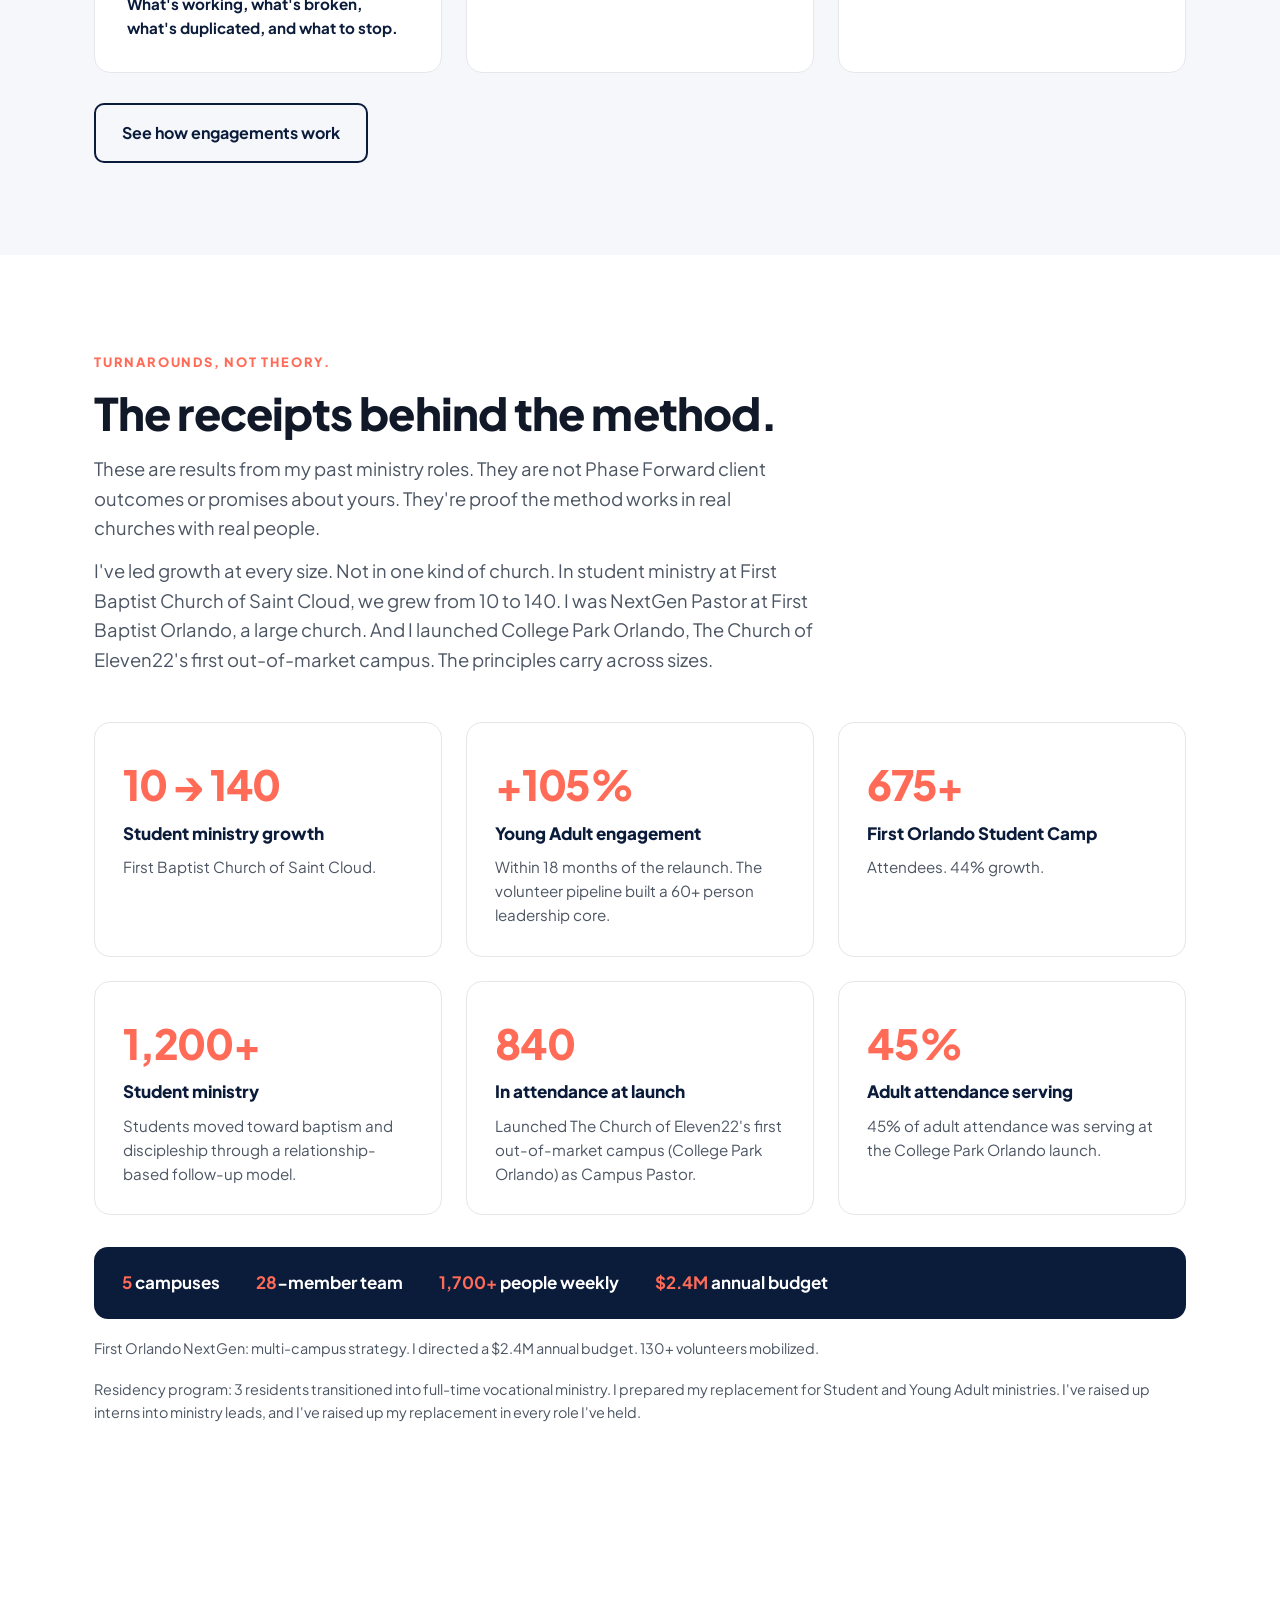
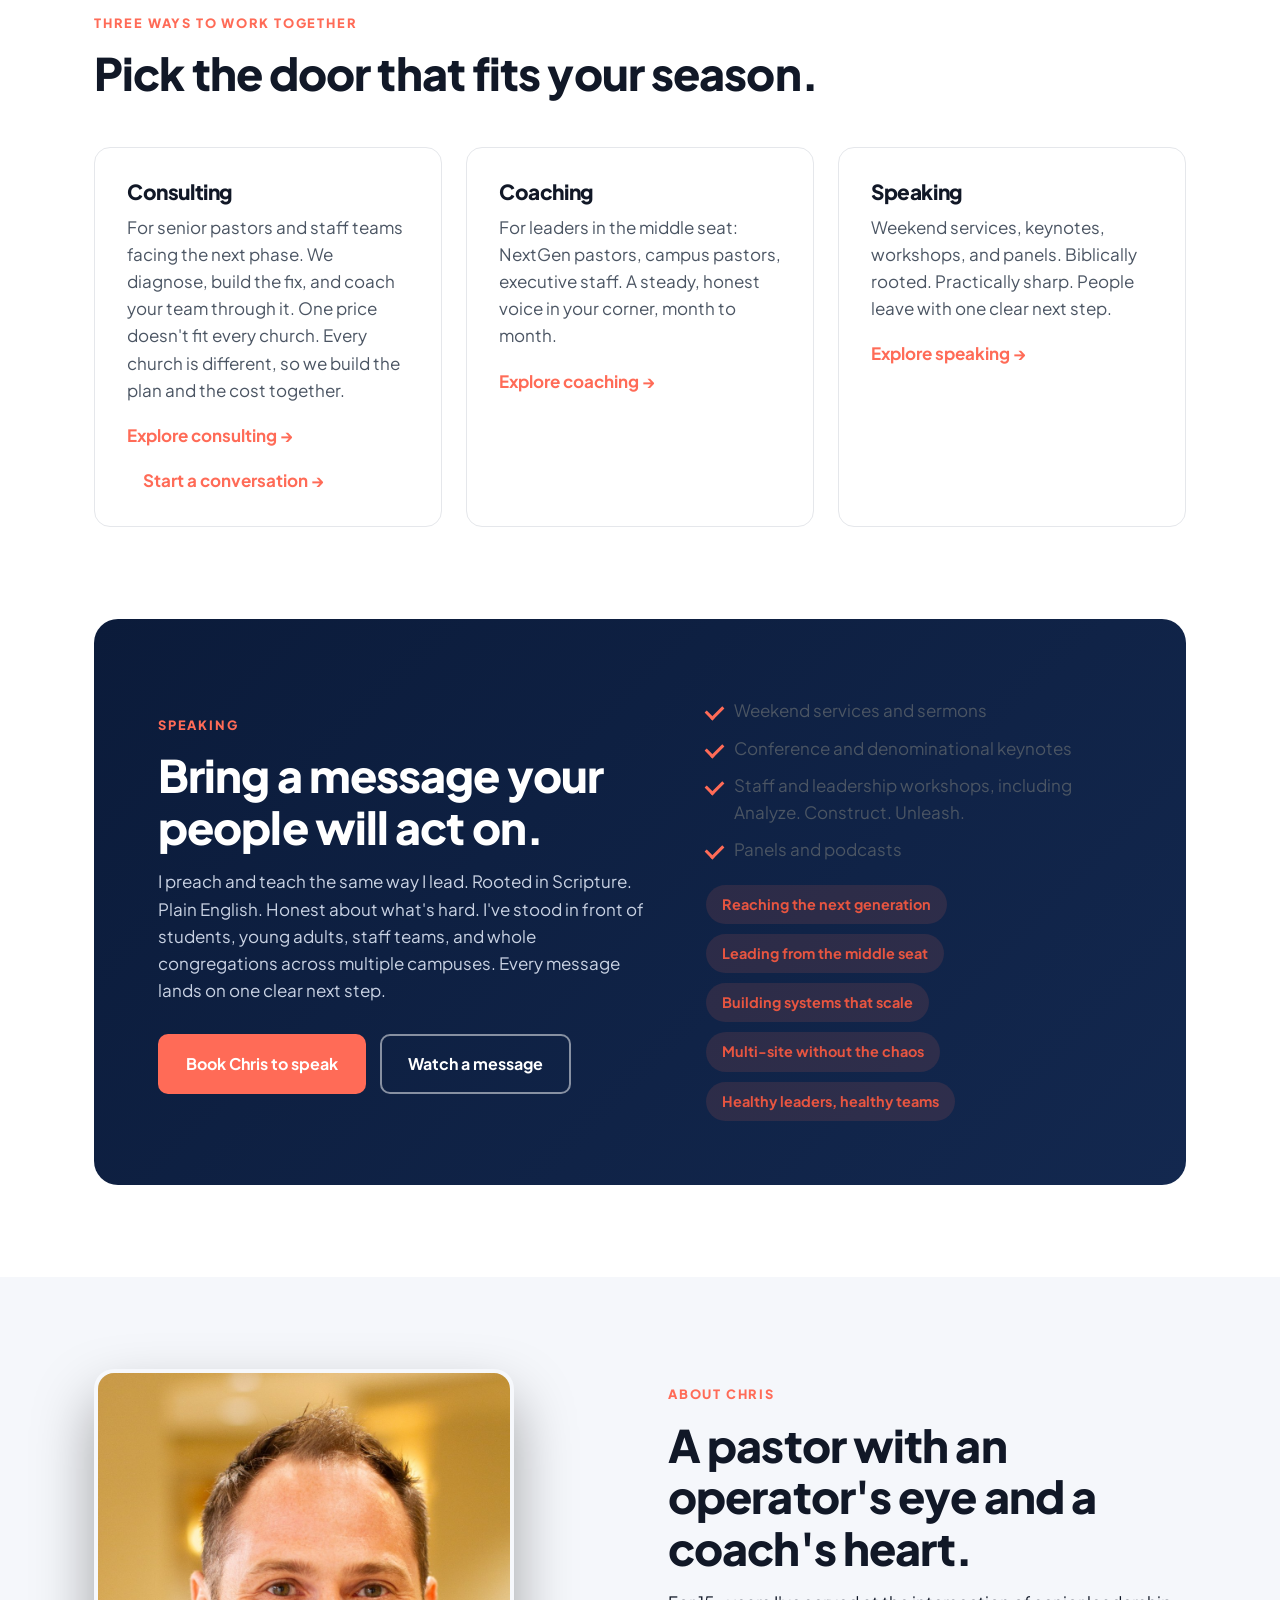
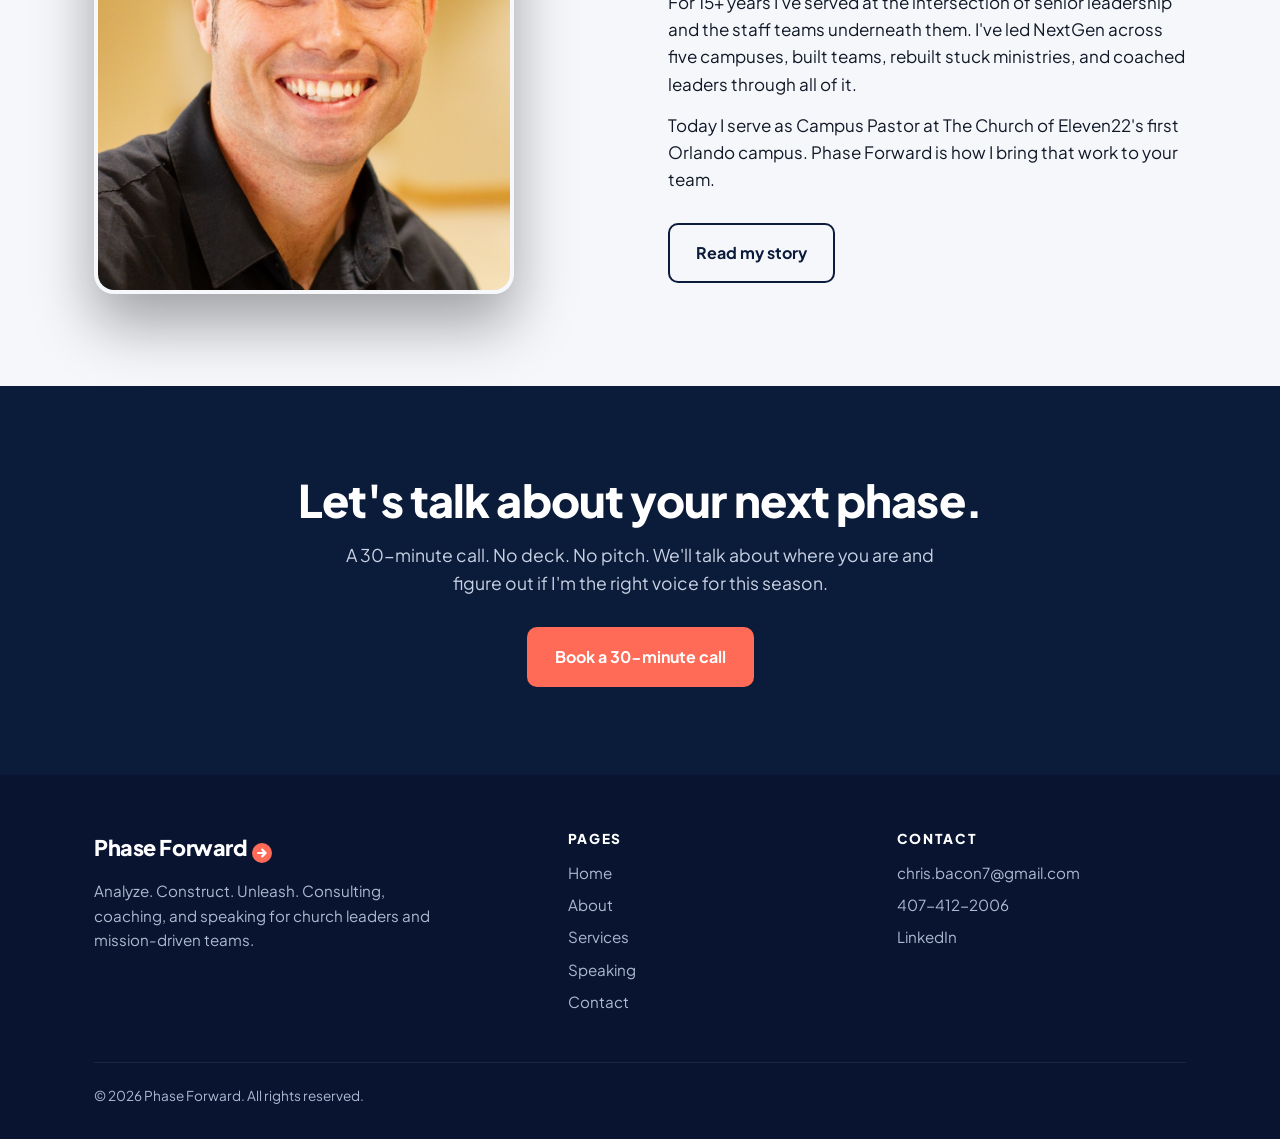
==== commit e2eabd52: "Restore the $2.4M budget as a past-ministry credential. Put the First Orlando NextGen budget figure " ====
--- a/index.html
+++ b/index.html
@@ -40,8 +40,8 @@
 <div class="stat"><div class="num">840</div><div class="lbl">In attendance at launch</div><p>Launched The Church of Eleven22's first out-of-market campus (College Park Orlando) as Campus Pastor.</p></div>
 <div class="stat"><div class="num">45%</div><div class="lbl">Adult attendance serving</div><p>45% of adult attendance was serving at the College Park Orlando launch.</p></div>
 </div>
-<div class="scope"><span><b>5</b> campuses</span><span><b>28</b>-member team</span><span><b>1,700+</b> people weekly</span></div>
-<p class="note">First Orlando NextGen: multi-campus strategy. I directed the annual budget. 130+ volunteers mobilized.</p>
+<div class="scope"><span><b>5</b> campuses</span><span><b>28</b>-member team</span><span><b>1,700+</b> people weekly</span><span><b>$2.4M</b> annual budget</span></div>
+<p class="note">First Orlando NextGen: multi-campus strategy. I directed a $2.4M annual budget. 130+ volunteers mobilized.</p>
 <p class="note">Residency program: 3 residents transitioned into full-time vocational ministry. I prepared my replacement for Student and Young Adult ministries. I've raised up interns into ministry leads, and I've raised up my replacement in every role I've held.</p></div></section>
 
 <section class="block"><div class="container">
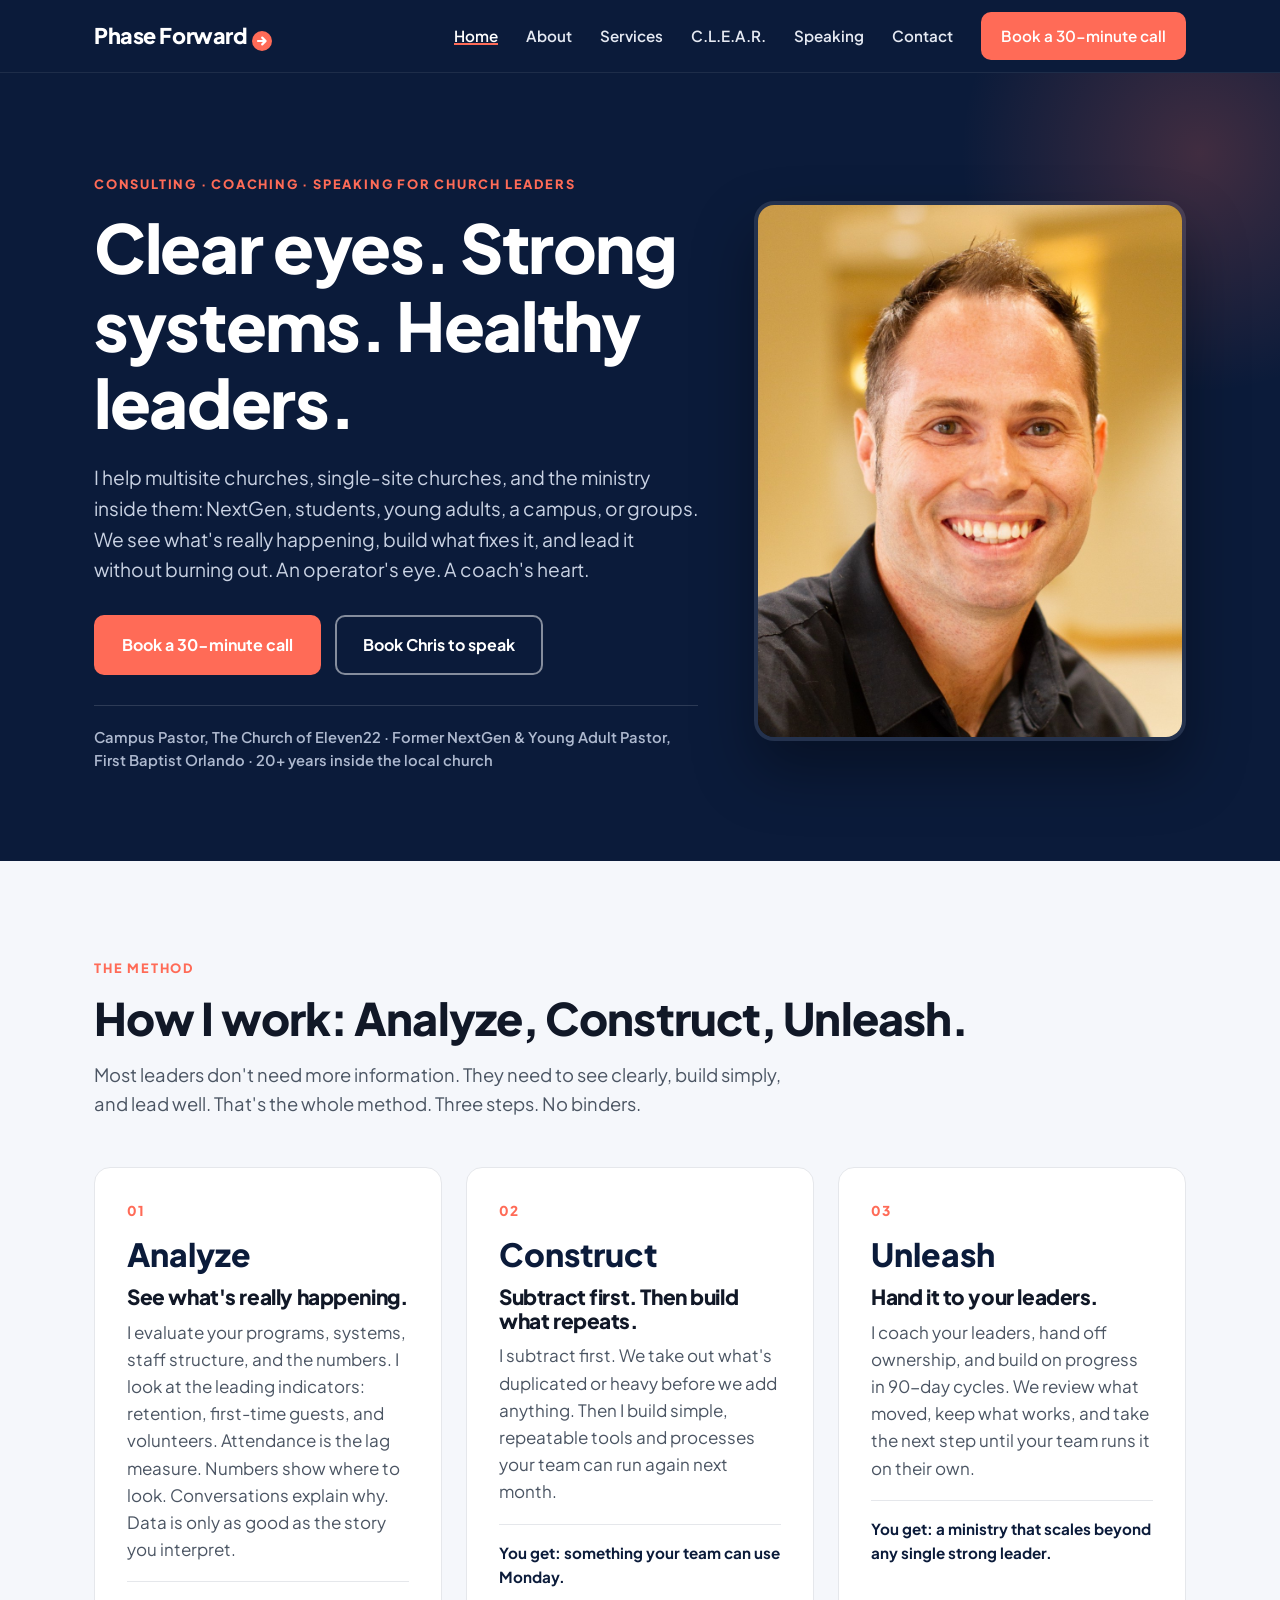
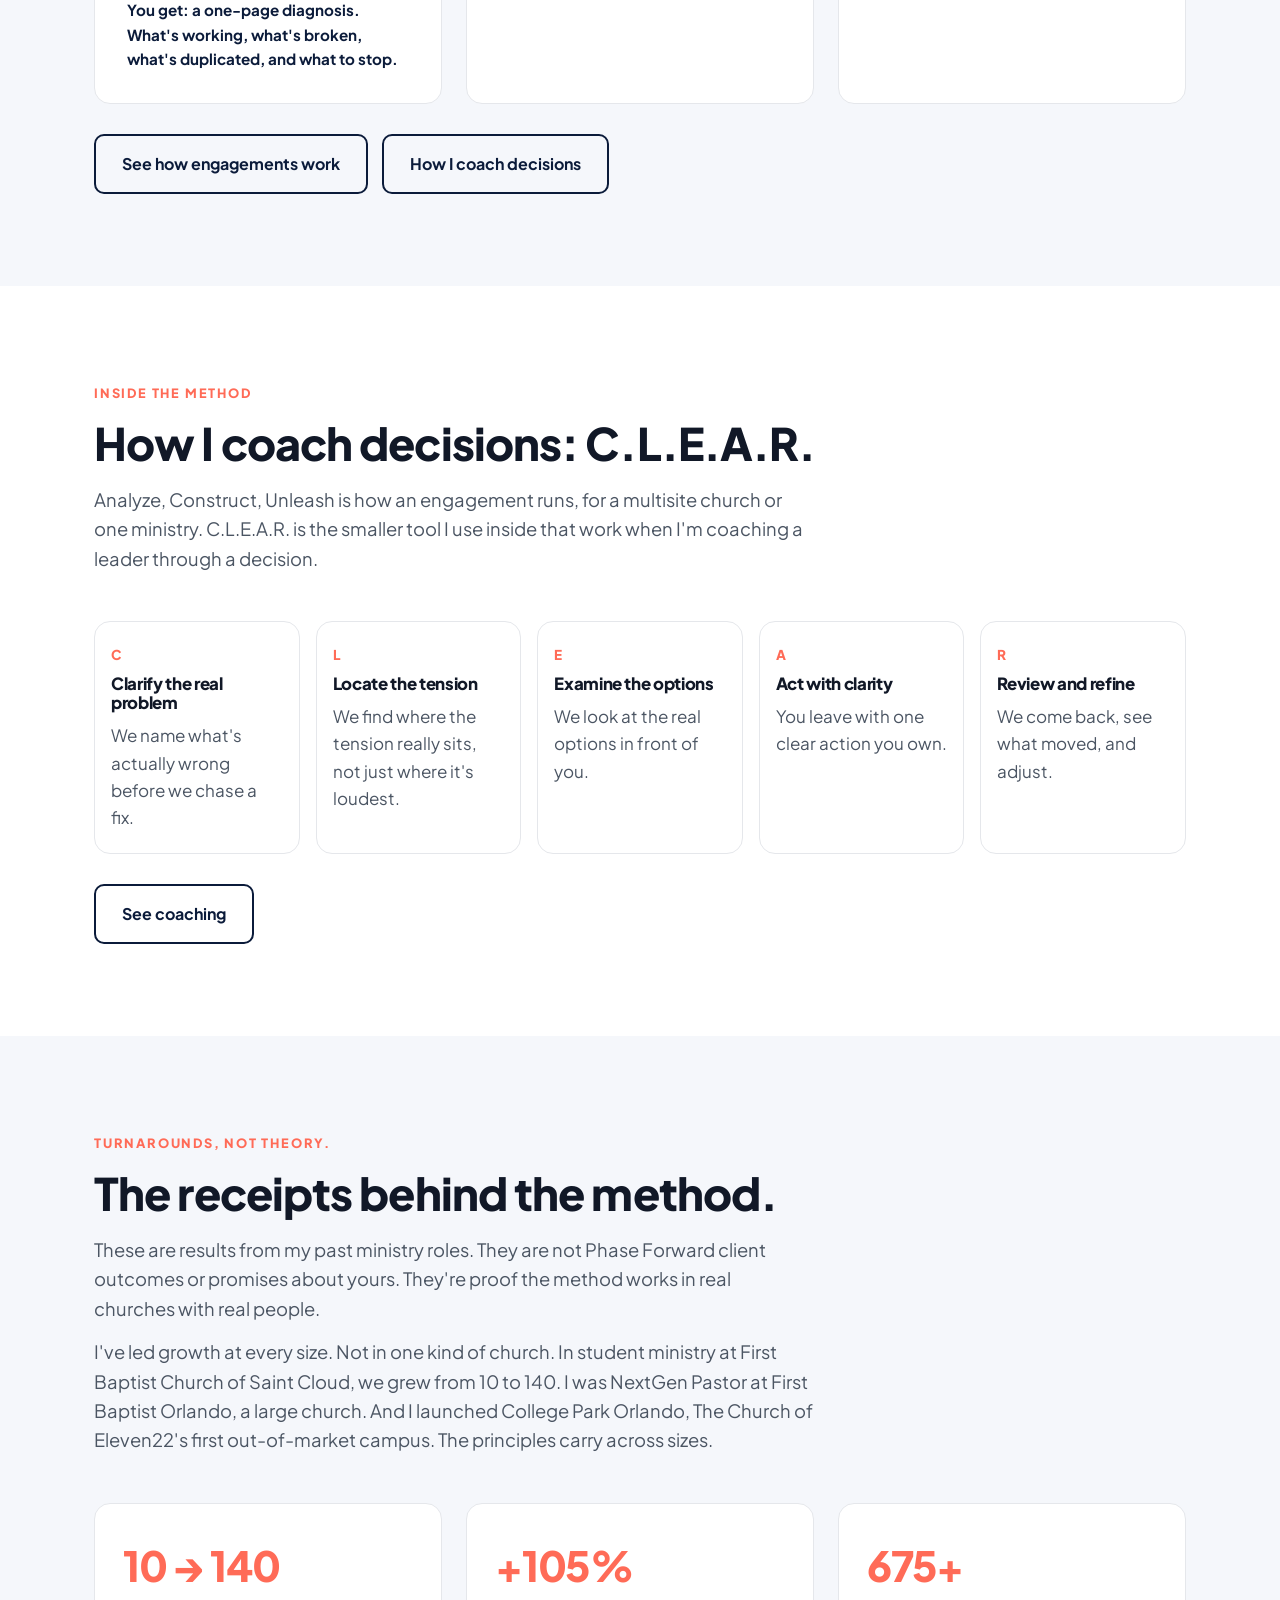
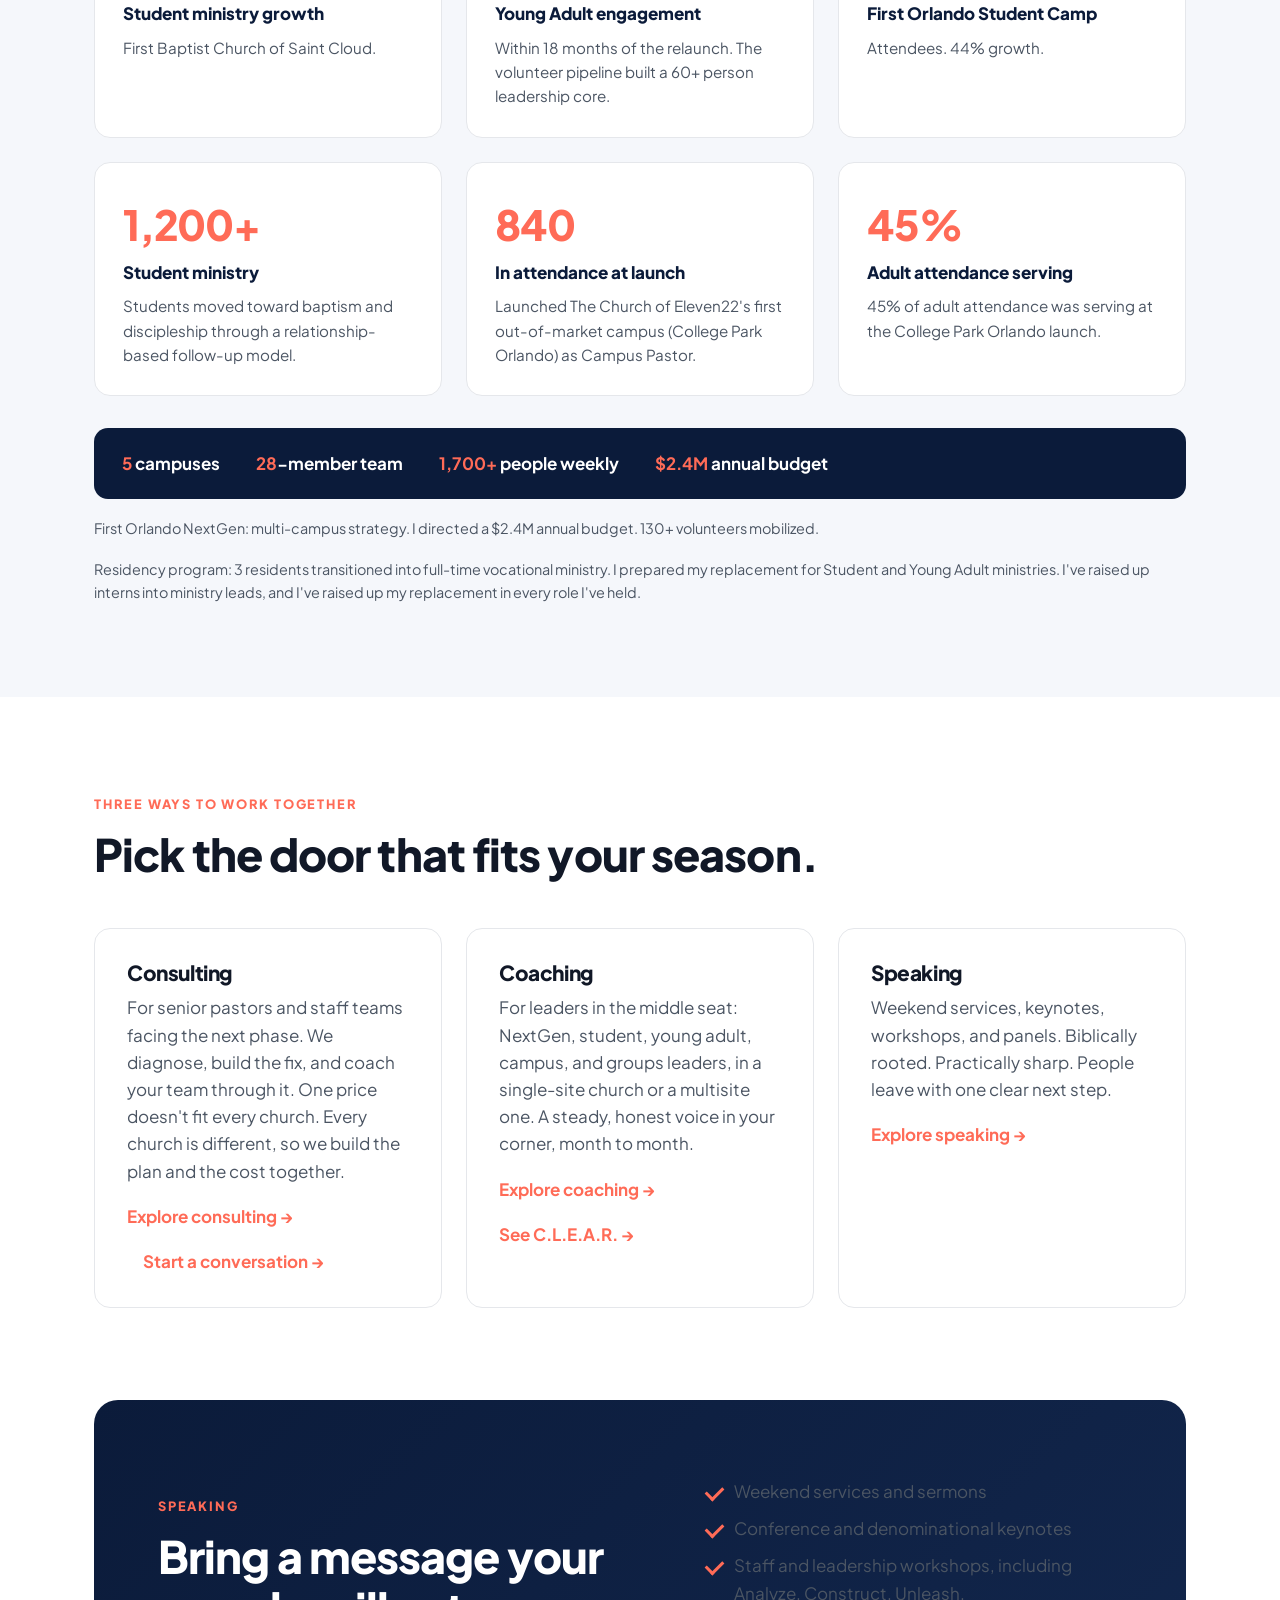
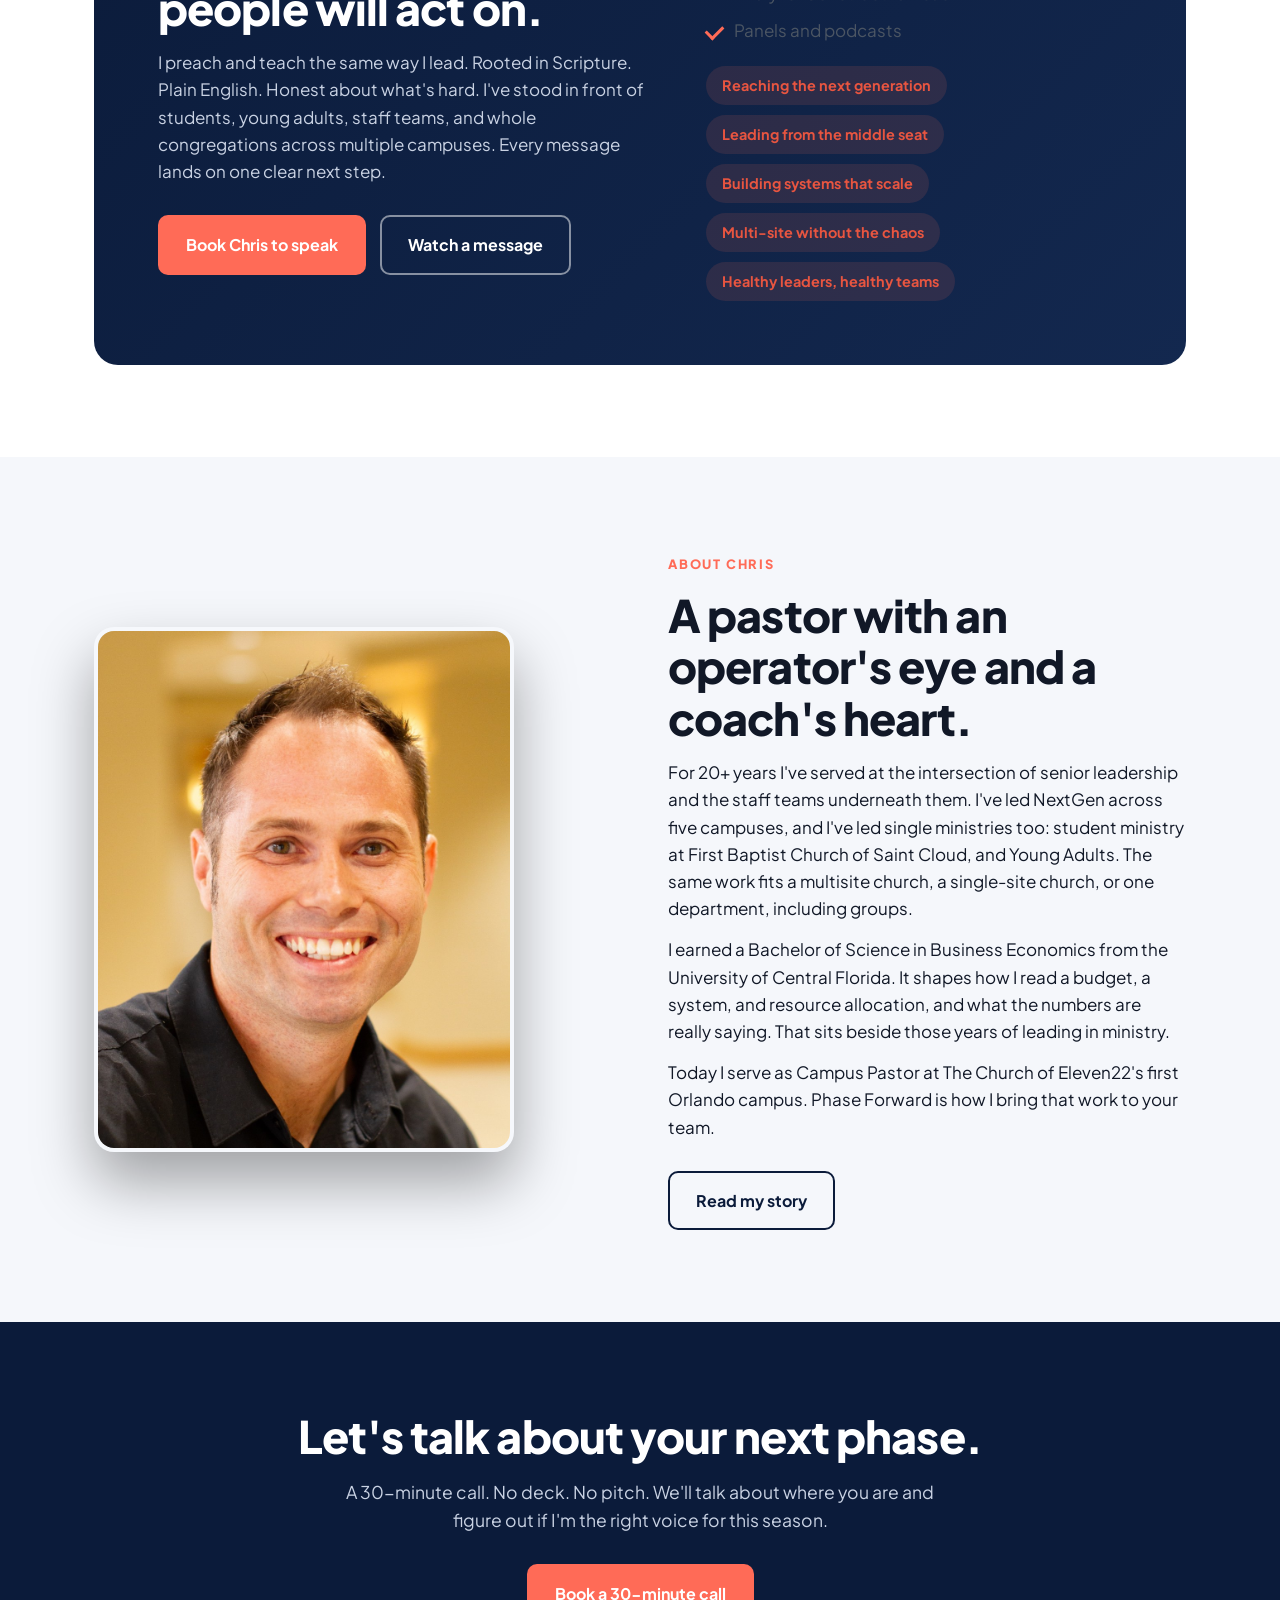
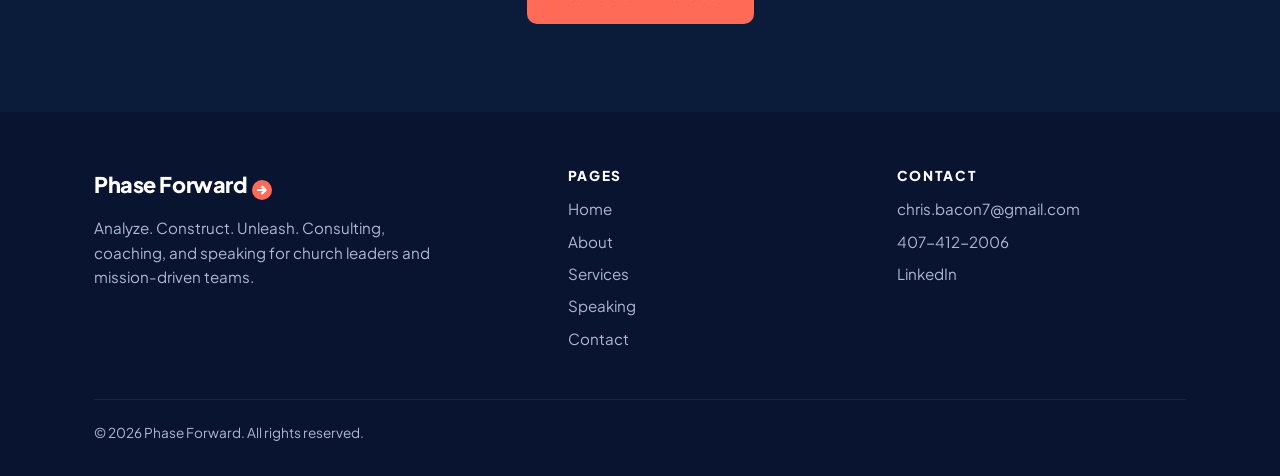
==== commit bbfa3a17: "Widen who the work is for and surface C.L.E.A.R. Say the work fits multisite churches, single-site c" ====
--- a/index.html
+++ b/index.html
@@ -1,6 +1,6 @@
 <!DOCTYPE html>
 <html lang="en"><head><meta charset="utf-8"><meta name="viewport" content="width=device-width,initial-scale=1">
-<title>Phase Forward | Consulting, Coaching & Speaking for Church Leaders</title><meta name="description" content="Clear eyes. Strong systems. Healthy leaders. Chris Bacon helps senior pastors, staff teams, and NextGen leaders analyze, construct, and unleash.">
+<title>Phase Forward | Consulting, Coaching & Speaking for Church Leaders</title><meta name="description" content="Clear eyes. Strong systems. Healthy leaders. Chris Bacon helps multisite churches, single-site churches, and ministry leaders analyze, construct, and unleash.">
 <link rel="preconnect" href="https://fonts.googleapis.com"><link rel="preconnect" href="https://fonts.gstatic.com" crossorigin>
 <link href="https://fonts.googleapis.com/css2?family=Plus+Jakarta+Sans:wght@400;500;600;700;800&display=swap" rel="stylesheet">
 <link rel="stylesheet" href="css/site.css">
@@ -8,15 +8,15 @@
 </head><body>
 <header class="site-header"><div class="container nav"><a href="index.html" class="wordmark" aria-label="Phase Forward home">Phase Forward<svg viewBox="0 0 20 20" aria-hidden="true"><circle cx="10" cy="10" r="10" fill="#FF6B57"/><path d="M6 10h7.2M10.2 6.6 13.6 10l-3.4 3.4" stroke="#fff" stroke-width="2.2" fill="none" stroke-linecap="round" stroke-linejoin="round"/></svg></a>
 <button class="nav-toggle" aria-label="Open menu" aria-expanded="false"><span></span><span></span><span></span></button>
-<ul class="nav-links"><li><a href="index.html" class="active">Home</a></li><li><a href="about.html">About</a></li><li><a href="services.html">Services</a></li><li><a href="speaking.html">Speaking</a></li><li><a href="contact.html">Contact</a></li><li><a class="btn btn-coral" href="contact.html">Book a 30-minute call</a></li></ul></div></header>
+<ul class="nav-links"><li><a href="index.html" class="active">Home</a></li><li><a href="about.html">About</a></li><li><a href="services.html">Services</a></li><li><a href="index.html#clear">C.L.E.A.R.</a></li><li><a href="speaking.html">Speaking</a></li><li><a href="contact.html">Contact</a></li><li><a class="btn btn-coral" href="contact.html">Book a 30-minute call</a></li></ul></div></header>
 <main>
 
 <section class="hero"><div class="container hero-grid"><div>
 <span class="eyebrow">Consulting &middot; Coaching &middot; Speaking for church leaders</span>
 <h1>Clear eyes. Strong systems. Healthy leaders.</h1>
-<p class="sub">I help senior pastors, staff teams, and NextGen leaders see what's really happening, build what fixes it, and lead it without burning out. An operator's eye. A coach's heart.</p>
+<p class="sub">I help multisite churches, single-site churches, and the ministry inside them: NextGen, students, young adults, a campus, or groups. We see what's really happening, build what fixes it, and lead it without burning out. An operator's eye. A coach's heart.</p>
 <div class="btn-row"><a class="btn btn-coral" href="contact.html">Book a 30-minute call</a><a class="btn btn-ghost" href="contact.html?interest=Speaking">Book Chris to speak</a></div>
-<p class="credential">Campus Pastor, The Church of Eleven22 &middot; Former NextGen &amp; Young Adult Pastor, First Baptist Orlando &middot; 15+ years inside the local church</p></div>
+<p class="credential">Campus Pastor, The Church of Eleven22 &middot; Former NextGen &amp; Young Adult Pastor, First Baptist Orlando &middot; 20+ years inside the local church</p></div>
 <img class="headshot" src="images/headshot.jpg" alt="Chris Bacon, founder of Phase Forward"></div></section>
 
 <section class="block soft" id="how-i-work"><div class="container">
@@ -26,9 +26,21 @@
 <div class="card"><div class="step-num">01</div><div class="method-word">Analyze</div><h3>See what's really happening.</h3><p>I evaluate your programs, systems, staff structure, and the numbers. I look at the leading indicators: retention, first-time guests, and volunteers. Attendance is the lag measure. Numbers show where to look. Conversations explain why. Data is only as good as the story you interpret.</p><p class="tag">You get: a one-page diagnosis. What's working, what's broken, what's duplicated, and what to stop.</p></div>
 <div class="card"><div class="step-num">02</div><div class="method-word">Construct</div><h3>Subtract first. Then build what repeats.</h3><p>I subtract first. We take out what's duplicated or heavy before we add anything. Then I build simple, repeatable tools and processes your team can run again next month.</p><p class="tag">You get: something your team can use Monday.</p></div>
 <div class="card"><div class="step-num">03</div><div class="method-word">Unleash</div><h3>Hand it to your leaders.</h3><p>I coach your leaders, hand off ownership, and build on progress in 90-day cycles. We review what moved, keep what works, and take the next step until your team runs it on their own.</p><p class="tag">You get: a ministry that scales beyond any single strong leader.</p></div>
-</div><div class="btn-row"><a class="btn btn-outline" href="services.html">See how engagements work</a></div></div></section>
+</div><div class="btn-row"><a class="btn btn-outline" href="services.html">See how engagements work</a><a class="btn btn-outline" href="#clear">How I coach decisions</a></div></div></section>
 
-<section class="block"><div class="container">
+<section class="block" id="clear"><div class="container">
+<div class="section-head"><span class="eyebrow">Inside the method</span><h2>How I coach decisions: C.L.E.A.R.</h2>
+<p class="lead">Analyze, Construct, Unleash is how an engagement runs, for a multisite church or one ministry. C.L.E.A.R. is the smaller tool I use inside that work when I'm coaching a leader through a decision.</p></div>
+<div class="grid-5">
+<div class="card"><div class="step-num">C</div><h3>Clarify the real problem</h3><p>We name what's actually wrong before we chase a fix.</p></div>
+<div class="card"><div class="step-num">L</div><h3>Locate the tension</h3><p>We find where the tension really sits, not just where it's loudest.</p></div>
+<div class="card"><div class="step-num">E</div><h3>Examine the options</h3><p>We look at the real options in front of you.</p></div>
+<div class="card"><div class="step-num">A</div><h3>Act with clarity</h3><p>You leave with one clear action you own.</p></div>
+<div class="card"><div class="step-num">R</div><h3>Review and refine</h3><p>We come back, see what moved, and adjust.</p></div>
+</div>
+<div class="btn-row"><a class="btn btn-outline" href="services.html#coaching">See coaching</a></div></div></section>
+
+<section class="block soft"><div class="container">
 <div class="section-head"><span class="eyebrow">Turnarounds, not theory.</span><h2>The receipts behind the method.</h2>
 <p class="lead">These are results from my past ministry roles. They are not Phase Forward client outcomes or promises about yours. They're proof the method works in real churches with real people.</p>
 <p class="lead">I've led growth at every size. Not in one kind of church. In student ministry at First Baptist Church of Saint Cloud, we grew from 10 to 140. I was NextGen Pastor at First Baptist Orlando, a large church. And I launched College Park Orlando, The Church of Eleven22's first out-of-market campus. The principles carry across sizes.</p></div>
@@ -48,7 +60,7 @@
 <div class="section-head"><span class="eyebrow">Three ways to work together</span><h2>Pick the door that fits your season.</h2></div>
 <div class="grid-3">
 <div class="card"><h3>Consulting</h3><p>For senior pastors and staff teams facing the next phase. We diagnose, build the fix, and coach your team through it. One price doesn't fit every church. Every church is different, so we build the plan and the cost together.</p><a class="more" href="services.html#consulting">Explore consulting &rarr;</a><a class="more" href="contact.html" style="margin-left:16px">Start a conversation &rarr;</a></div>
-<div class="card"><h3>Coaching</h3><p>For leaders in the middle seat: NextGen pastors, campus pastors, executive staff. A steady, honest voice in your corner, month to month.</p><a class="more" href="services.html#coaching">Explore coaching &rarr;</a></div>
+<div class="card"><h3>Coaching</h3><p>For leaders in the middle seat: NextGen, student, young adult, campus, and groups leaders, in a single-site church or a multisite one. A steady, honest voice in your corner, month to month.</p><a class="more" href="services.html#coaching">Explore coaching &rarr;</a> <a class="more" href="#clear">See C.L.E.A.R. &rarr;</a></div>
 <div class="card"><h3>Speaking</h3><p>Weekend services, keynotes, workshops, and panels. Biblically rooted. Practically sharp. People leave with one clear next step.</p><a class="more" href="speaking.html">Explore speaking &rarr;</a></div>
 </div></div></section>
 
@@ -63,7 +75,8 @@
 <section class="block soft"><div class="container split">
 <img class="headshot" style="max-width:420px" src="images/headshot.jpg" alt="Chris Bacon">
 <div><span class="eyebrow">About Chris</span><h2>A pastor with an operator's eye and a coach's heart.</h2>
-<p>For 15+ years I've served at the intersection of senior leadership and the staff teams underneath them. I've led NextGen across five campuses, built teams, rebuilt stuck ministries, and coached leaders through all of it.</p>
+<p>For 20+ years I've served at the intersection of senior leadership and the staff teams underneath them. I've led NextGen across five campuses, and I've led single ministries too: student ministry at First Baptist Church of Saint Cloud, and Young Adults. The same work fits a multisite church, a single-site church, or one department, including groups.</p>
+<p>I earned a Bachelor of Science in Business Economics from the University of Central Florida. It shapes how I read a budget, a system, and resource allocation, and what the numbers are really saying. That sits beside those years of leading in ministry.</p>
 <p>Today I serve as Campus Pastor at The Church of Eleven22's first Orlando campus. Phase Forward is how I bring that work to your team.</p>
 <div class="btn-row"><a class="btn btn-outline" href="about.html">Read my story</a></div></div></div></section>
 <section class="cta-band"><div class="container"><h2>Let's talk about your next phase.</h2><p>A 30-minute call. No deck. No pitch. We'll talk about where you are and figure out if I'm the right voice for this season.</p><div class="btn-row"><a class="btn btn-coral" href="contact.html">Book a 30-minute call</a></div></div></section></main>
--- a/css/site.css
+++ b/css/site.css
@@ -52,6 +52,9 @@
 .grid-3{display:grid;grid-template-columns:repeat(3,1fr);gap:24px}
 .grid-2{display:grid;grid-template-columns:repeat(2,1fr);gap:24px}
 .grid-4{display:grid;grid-template-columns:repeat(4,1fr);gap:20px}
+.grid-5{display:grid;grid-template-columns:repeat(5,1fr);gap:16px}
+.grid-5 .card{padding:22px 16px}
+.grid-5 .card h3{font-size:1.05rem}
 .card{background:#fff;border:1px solid var(--line);border-radius:16px;padding:32px}
 .card p{color:var(--muted)}
 .card .tag{margin-top:18px;padding-top:16px;border-top:1px solid var(--line);font-weight:700;color:var(--navy);font-size:.95rem}
@@ -129,7 +132,7 @@
 @media (max-width:960px){
  .hero-grid,.split,.speak-feature,.service-grid{grid-template-columns:1fr}
  .hero-grid .headshot{max-width:360px}
- .grid-3,.grid-4,.steps{grid-template-columns:1fr 1fr}
+ .grid-3,.grid-4,.grid-5,.steps{grid-template-columns:1fr 1fr}
  .clear{grid-template-columns:repeat(3,1fr)}
  .foot-grid{grid-template-columns:1fr 1fr}
  .speak-feature{padding:40px}
@@ -150,7 +153,7 @@
  body{font-size:16px}
  section.block{padding:64px 0}
  .hero{padding:64px 0}
- .grid-3,.grid-2,.grid-4,.steps,.beliefs,.row2,.foot-grid{grid-template-columns:1fr}
+ .grid-3,.grid-2,.grid-4,.grid-5,.steps,.beliefs,.row2,.foot-grid{grid-template-columns:1fr}
  .clear{grid-template-columns:1fr 1fr}
  .speak-feature{padding:32px 24px}
  .btn{width:100%;text-align:center}
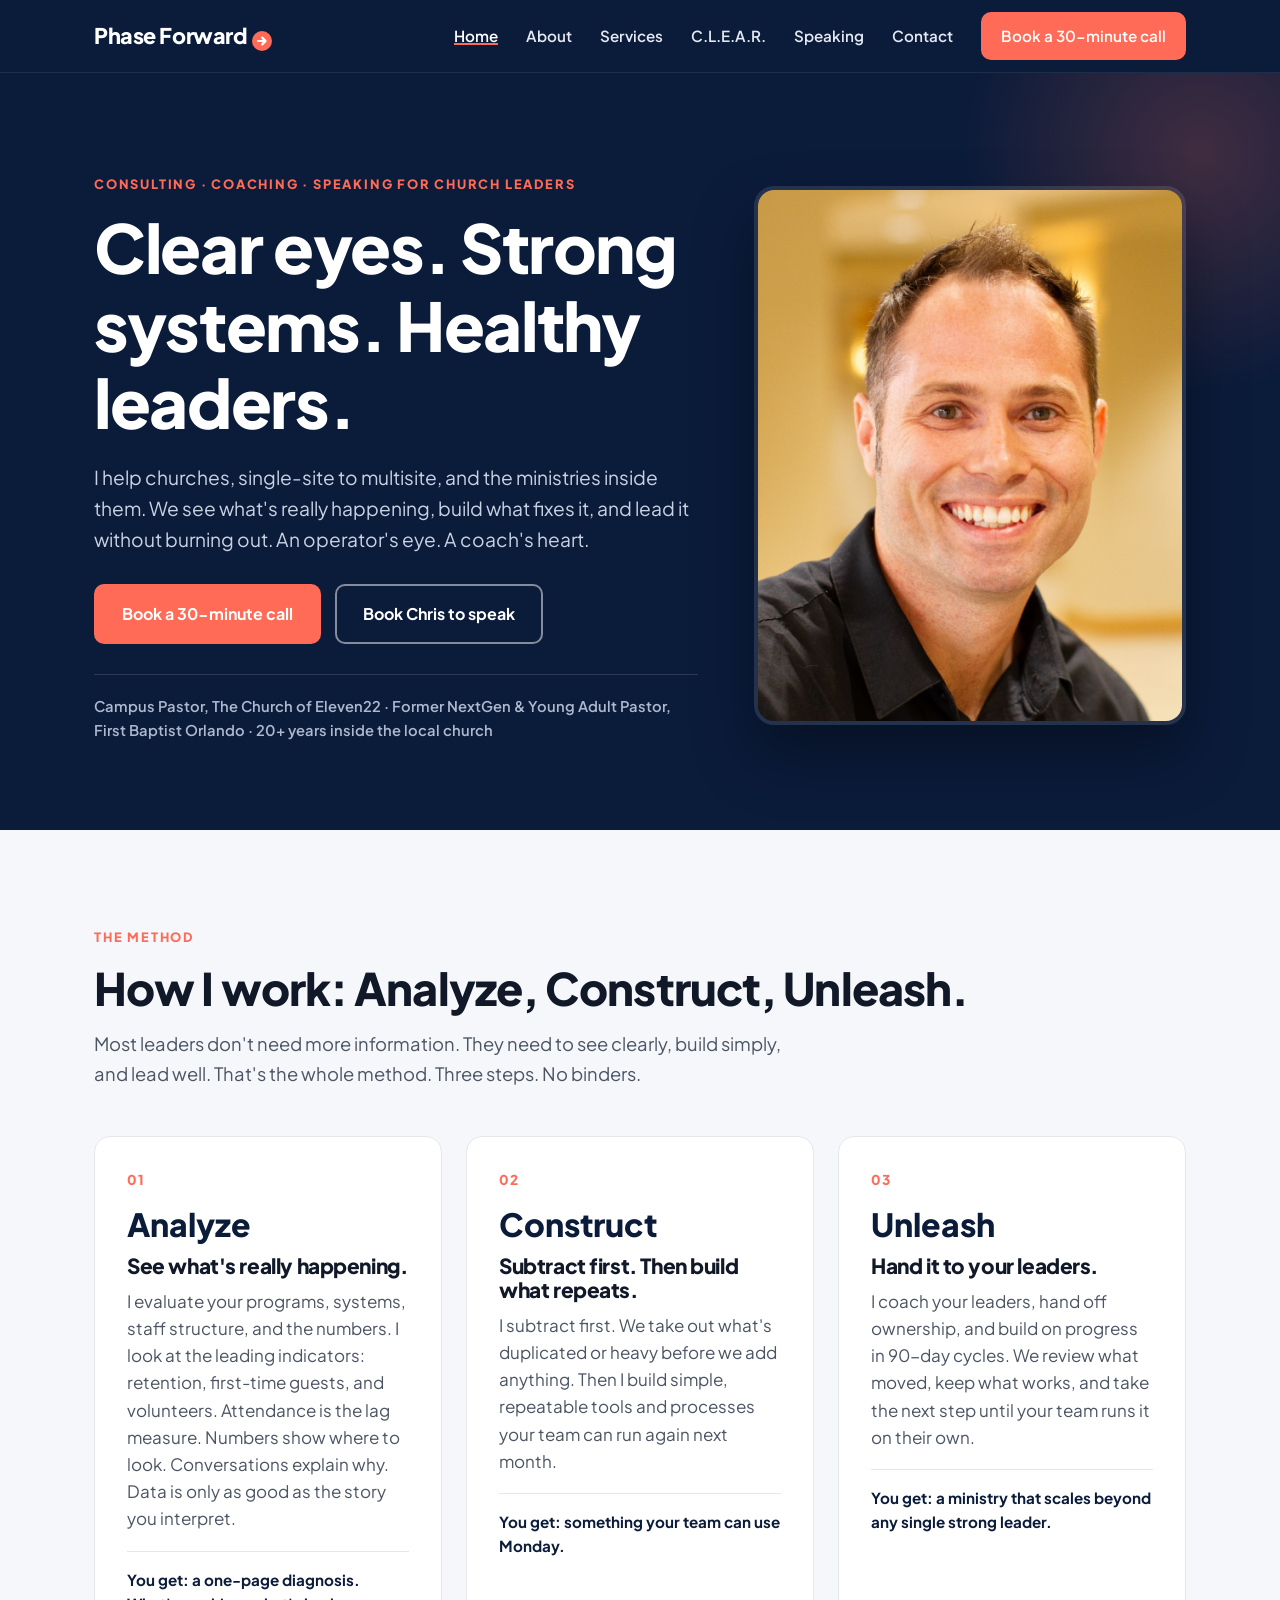
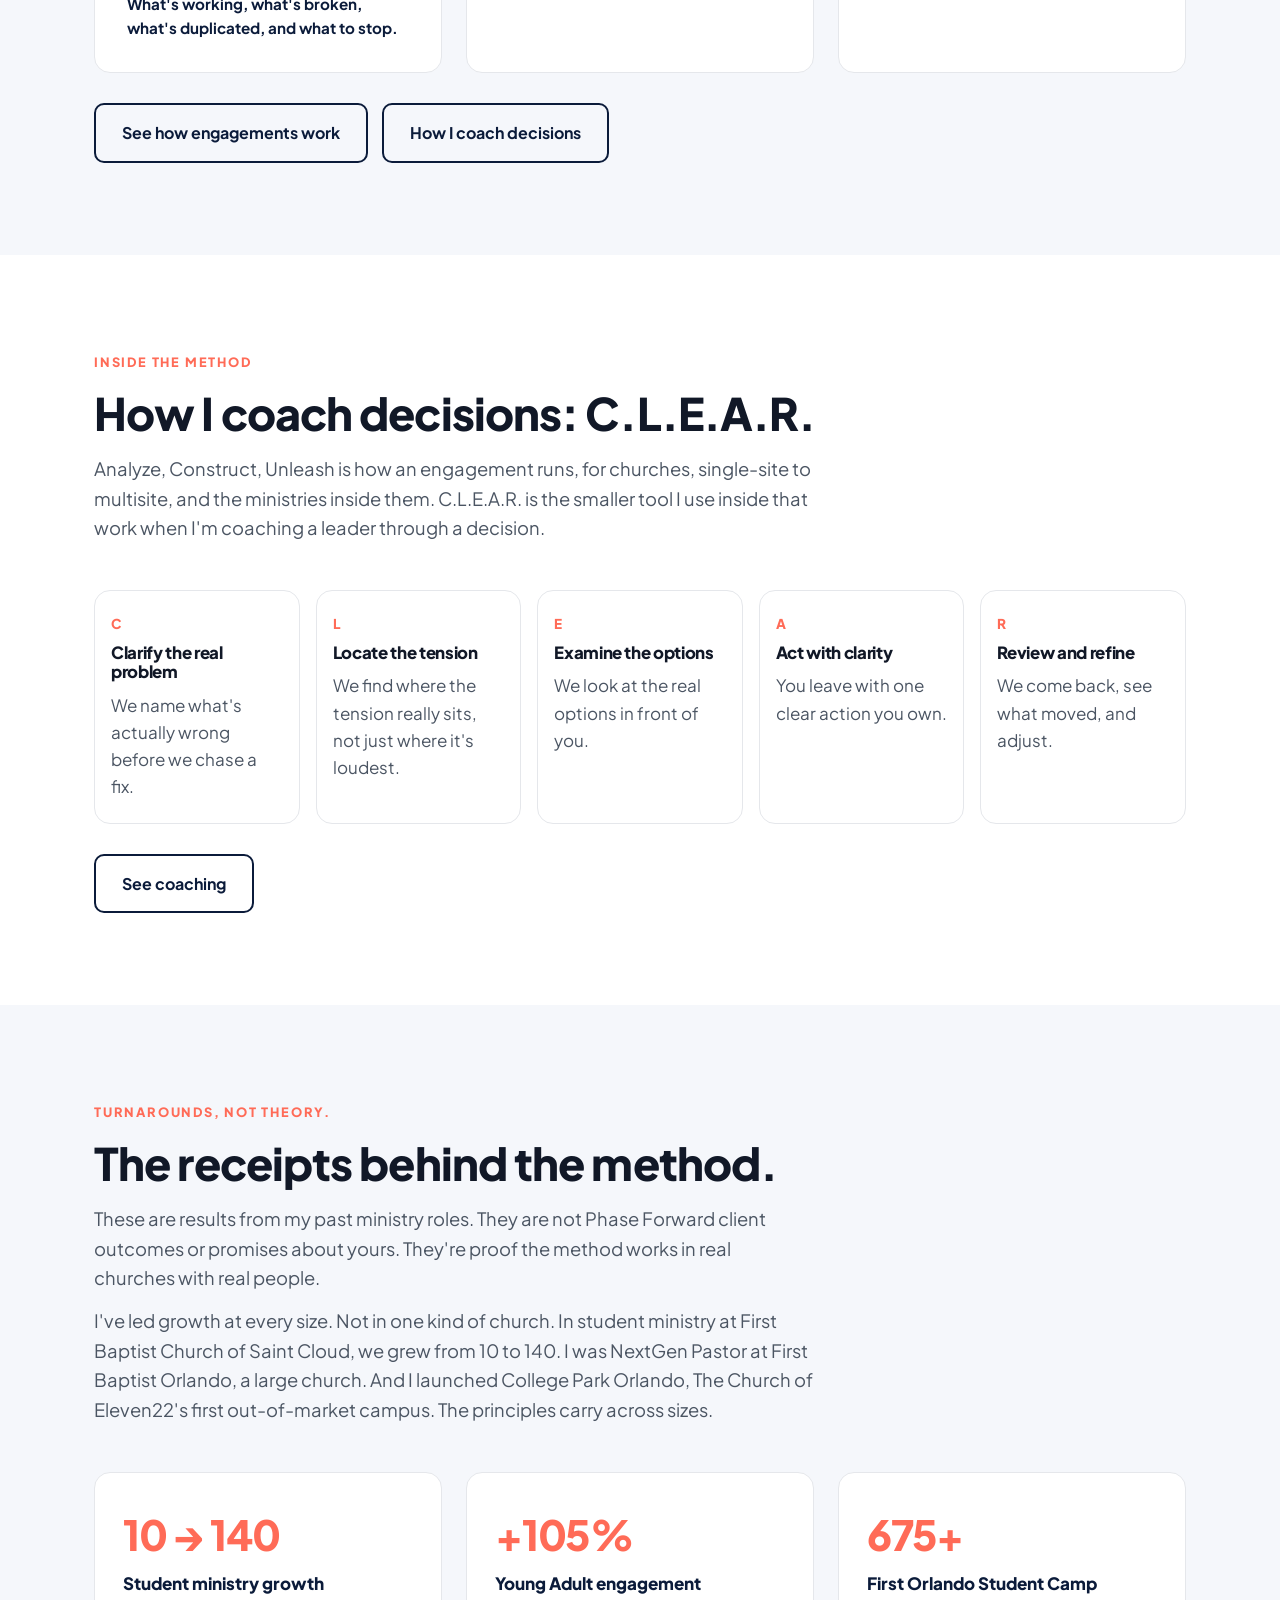
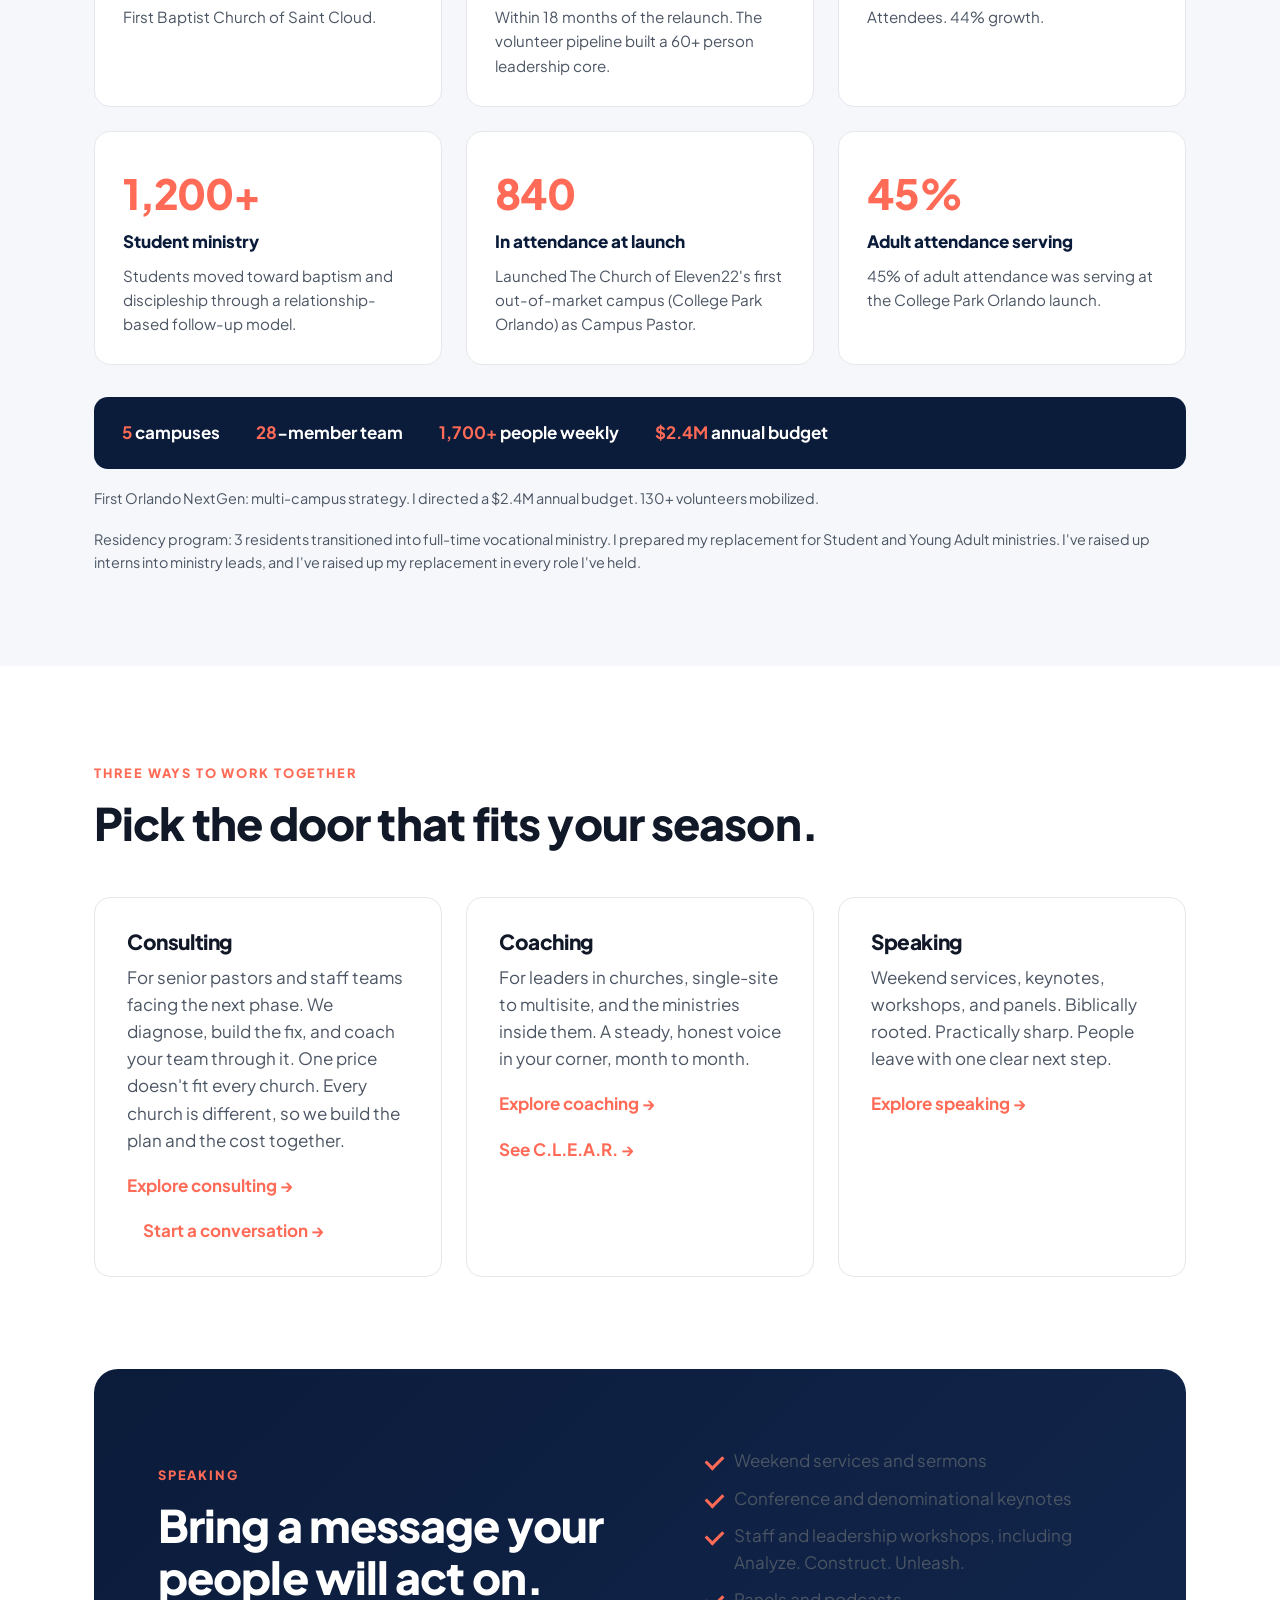
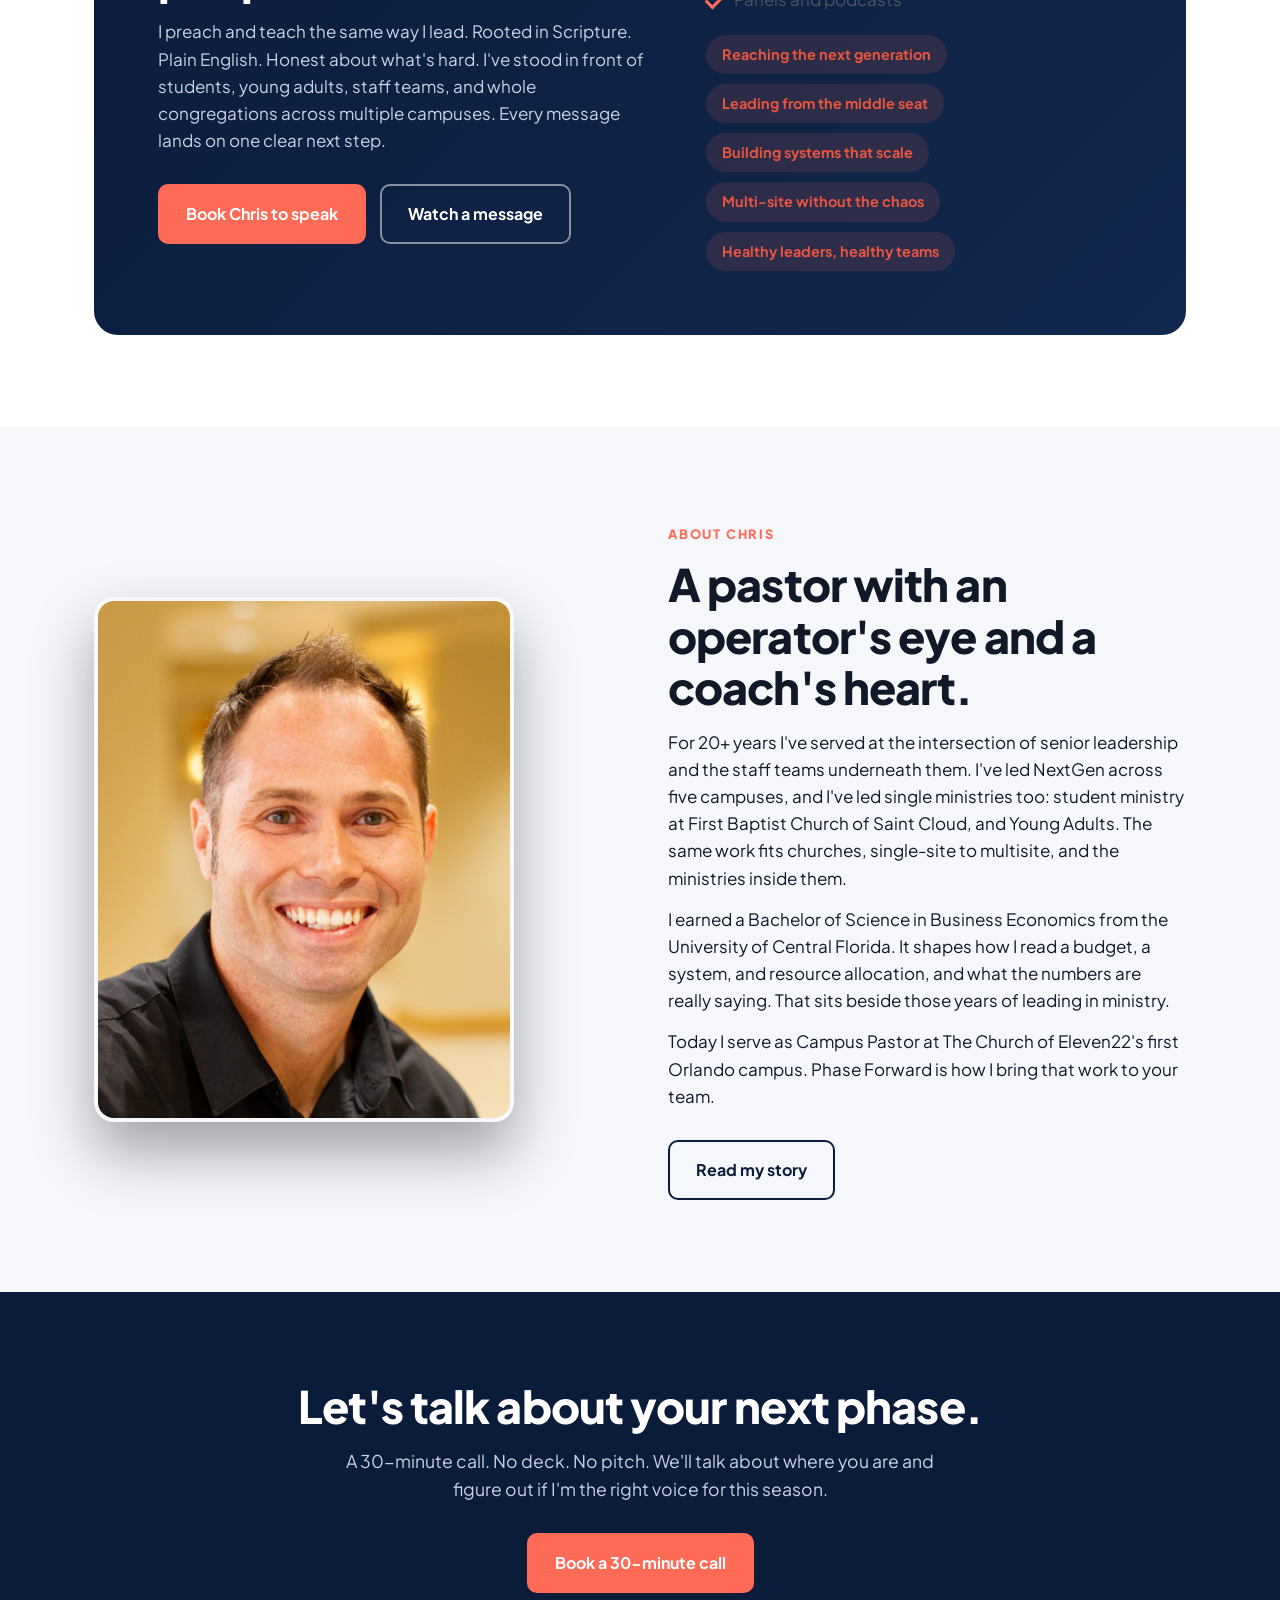
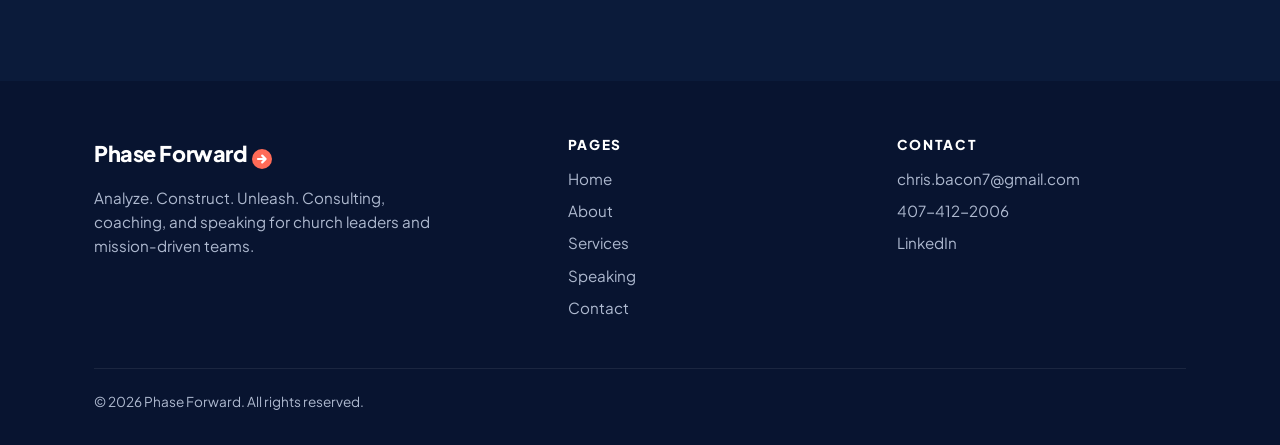
==== commit e36bce67: "Shorten the audience line across the site. Use one phrase for churches, single-site to multisite, an" ====
--- a/index.html
+++ b/index.html
@@ -1,6 +1,6 @@
 <!DOCTYPE html>
 <html lang="en"><head><meta charset="utf-8"><meta name="viewport" content="width=device-width,initial-scale=1">
-<title>Phase Forward | Consulting, Coaching & Speaking for Church Leaders</title><meta name="description" content="Clear eyes. Strong systems. Healthy leaders. Chris Bacon helps multisite churches, single-site churches, and ministry leaders analyze, construct, and unleash.">
+<title>Phase Forward | Consulting, Coaching & Speaking for Church Leaders</title><meta name="description" content="Clear eyes. Strong systems. Healthy leaders. Chris Bacon helps churches, single-site to multisite, and the ministries inside them analyze, construct, and unleash.">
 <link rel="preconnect" href="https://fonts.googleapis.com"><link rel="preconnect" href="https://fonts.gstatic.com" crossorigin>
 <link href="https://fonts.googleapis.com/css2?family=Plus+Jakarta+Sans:wght@400;500;600;700;800&display=swap" rel="stylesheet">
 <link rel="stylesheet" href="css/site.css">
@@ -14,7 +14,7 @@
 <section class="hero"><div class="container hero-grid"><div>
 <span class="eyebrow">Consulting &middot; Coaching &middot; Speaking for church leaders</span>
 <h1>Clear eyes. Strong systems. Healthy leaders.</h1>
-<p class="sub">I help multisite churches, single-site churches, and the ministry inside them: NextGen, students, young adults, a campus, or groups. We see what's really happening, build what fixes it, and lead it without burning out. An operator's eye. A coach's heart.</p>
+<p class="sub">I help churches, single-site to multisite, and the ministries inside them. We see what's really happening, build what fixes it, and lead it without burning out. An operator's eye. A coach's heart.</p>
 <div class="btn-row"><a class="btn btn-coral" href="contact.html">Book a 30-minute call</a><a class="btn btn-ghost" href="contact.html?interest=Speaking">Book Chris to speak</a></div>
 <p class="credential">Campus Pastor, The Church of Eleven22 &middot; Former NextGen &amp; Young Adult Pastor, First Baptist Orlando &middot; 20+ years inside the local church</p></div>
 <img class="headshot" src="images/headshot.jpg" alt="Chris Bacon, founder of Phase Forward"></div></section>
@@ -30,7 +30,7 @@
 
 <section class="block" id="clear"><div class="container">
 <div class="section-head"><span class="eyebrow">Inside the method</span><h2>How I coach decisions: C.L.E.A.R.</h2>
-<p class="lead">Analyze, Construct, Unleash is how an engagement runs, for a multisite church or one ministry. C.L.E.A.R. is the smaller tool I use inside that work when I'm coaching a leader through a decision.</p></div>
+<p class="lead">Analyze, Construct, Unleash is how an engagement runs, for churches, single-site to multisite, and the ministries inside them. C.L.E.A.R. is the smaller tool I use inside that work when I'm coaching a leader through a decision.</p></div>
 <div class="grid-5">
 <div class="card"><div class="step-num">C</div><h3>Clarify the real problem</h3><p>We name what's actually wrong before we chase a fix.</p></div>
 <div class="card"><div class="step-num">L</div><h3>Locate the tension</h3><p>We find where the tension really sits, not just where it's loudest.</p></div>
@@ -60,7 +60,7 @@
 <div class="section-head"><span class="eyebrow">Three ways to work together</span><h2>Pick the door that fits your season.</h2></div>
 <div class="grid-3">
 <div class="card"><h3>Consulting</h3><p>For senior pastors and staff teams facing the next phase. We diagnose, build the fix, and coach your team through it. One price doesn't fit every church. Every church is different, so we build the plan and the cost together.</p><a class="more" href="services.html#consulting">Explore consulting &rarr;</a><a class="more" href="contact.html" style="margin-left:16px">Start a conversation &rarr;</a></div>
-<div class="card"><h3>Coaching</h3><p>For leaders in the middle seat: NextGen, student, young adult, campus, and groups leaders, in a single-site church or a multisite one. A steady, honest voice in your corner, month to month.</p><a class="more" href="services.html#coaching">Explore coaching &rarr;</a> <a class="more" href="#clear">See C.L.E.A.R. &rarr;</a></div>
+<div class="card"><h3>Coaching</h3><p>For leaders in churches, single-site to multisite, and the ministries inside them. A steady, honest voice in your corner, month to month.</p><a class="more" href="services.html#coaching">Explore coaching &rarr;</a> <a class="more" href="#clear">See C.L.E.A.R. &rarr;</a></div>
 <div class="card"><h3>Speaking</h3><p>Weekend services, keynotes, workshops, and panels. Biblically rooted. Practically sharp. People leave with one clear next step.</p><a class="more" href="speaking.html">Explore speaking &rarr;</a></div>
 </div></div></section>
 
@@ -75,7 +75,7 @@
 <section class="block soft"><div class="container split">
 <img class="headshot" style="max-width:420px" src="images/headshot.jpg" alt="Chris Bacon">
 <div><span class="eyebrow">About Chris</span><h2>A pastor with an operator's eye and a coach's heart.</h2>
-<p>For 20+ years I've served at the intersection of senior leadership and the staff teams underneath them. I've led NextGen across five campuses, and I've led single ministries too: student ministry at First Baptist Church of Saint Cloud, and Young Adults. The same work fits a multisite church, a single-site church, or one department, including groups.</p>
+<p>For 20+ years I've served at the intersection of senior leadership and the staff teams underneath them. I've led NextGen across five campuses, and I've led single ministries too: student ministry at First Baptist Church of Saint Cloud, and Young Adults. The same work fits churches, single-site to multisite, and the ministries inside them.</p>
 <p>I earned a Bachelor of Science in Business Economics from the University of Central Florida. It shapes how I read a budget, a system, and resource allocation, and what the numbers are really saying. That sits beside those years of leading in ministry.</p>
 <p>Today I serve as Campus Pastor at The Church of Eleven22's first Orlando campus. Phase Forward is how I bring that work to your team.</p>
 <div class="btn-row"><a class="btn btn-outline" href="about.html">Read my story</a></div></div></div></section>
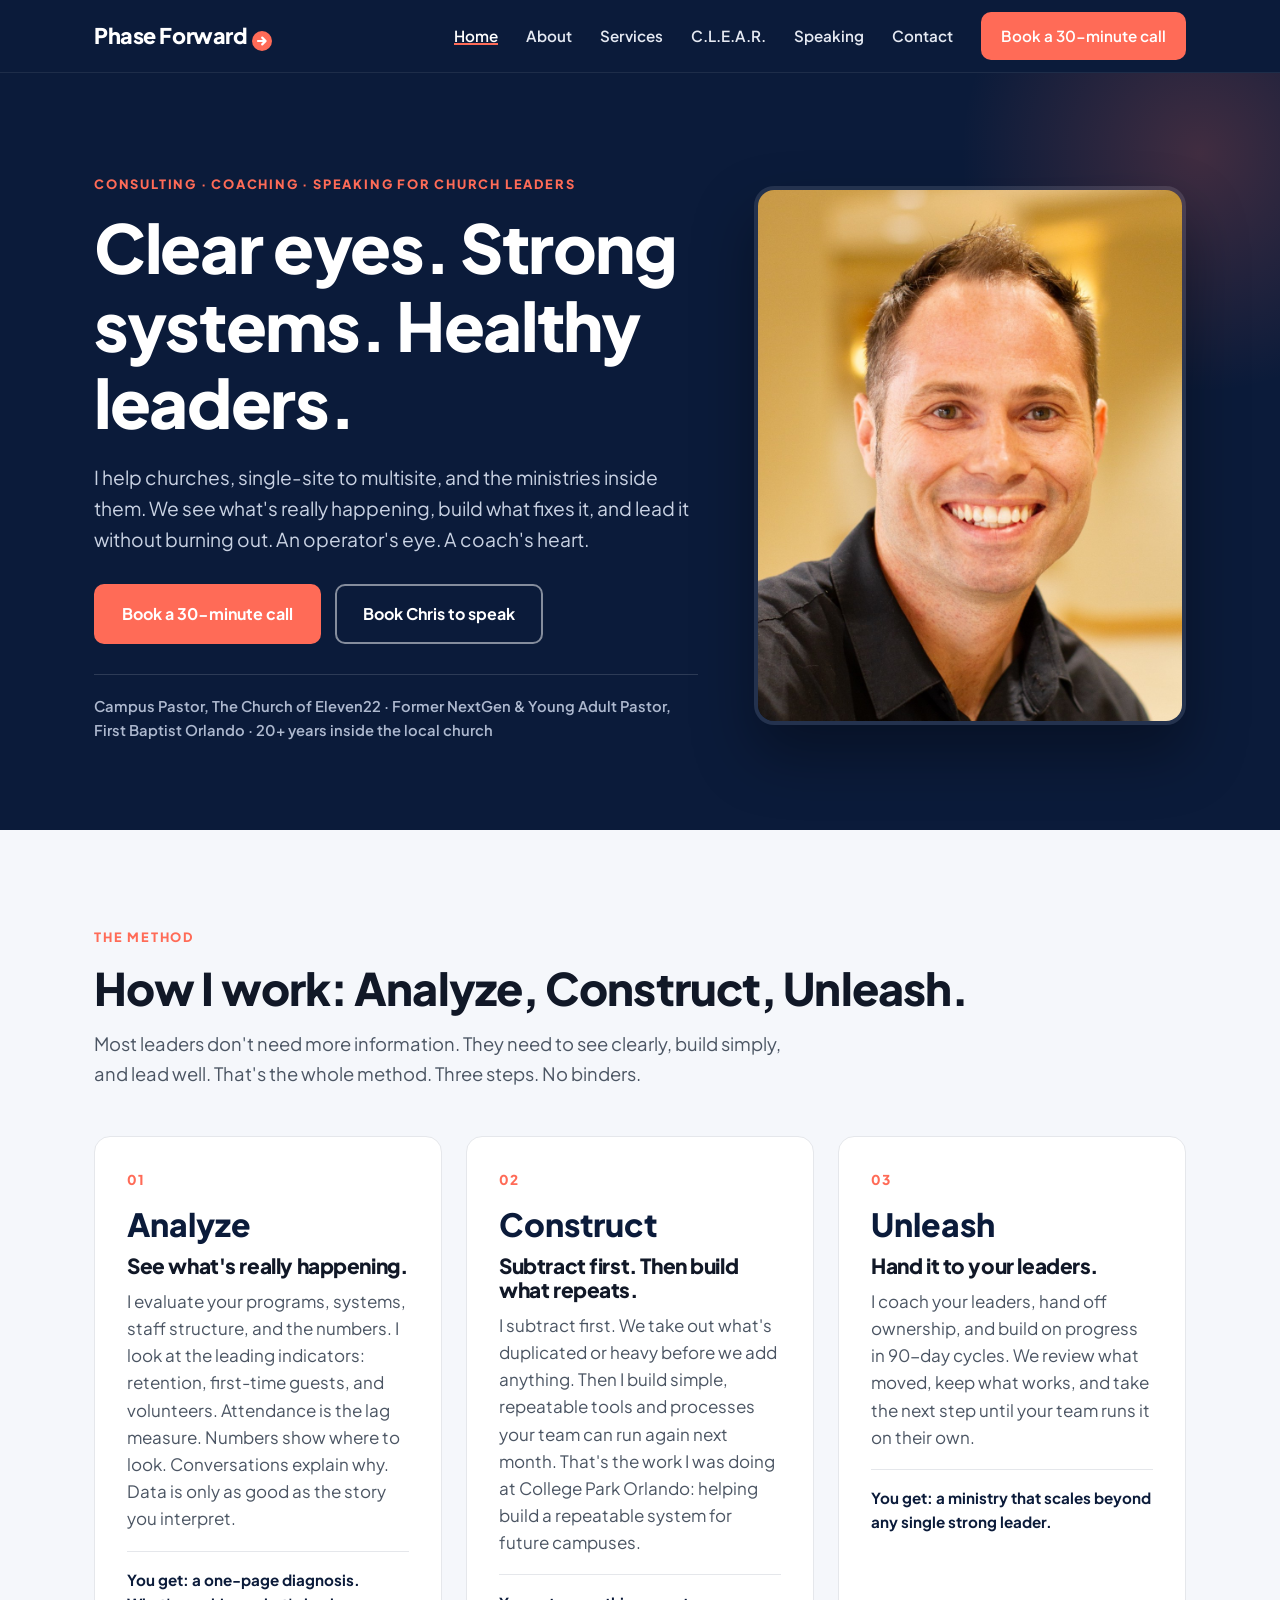
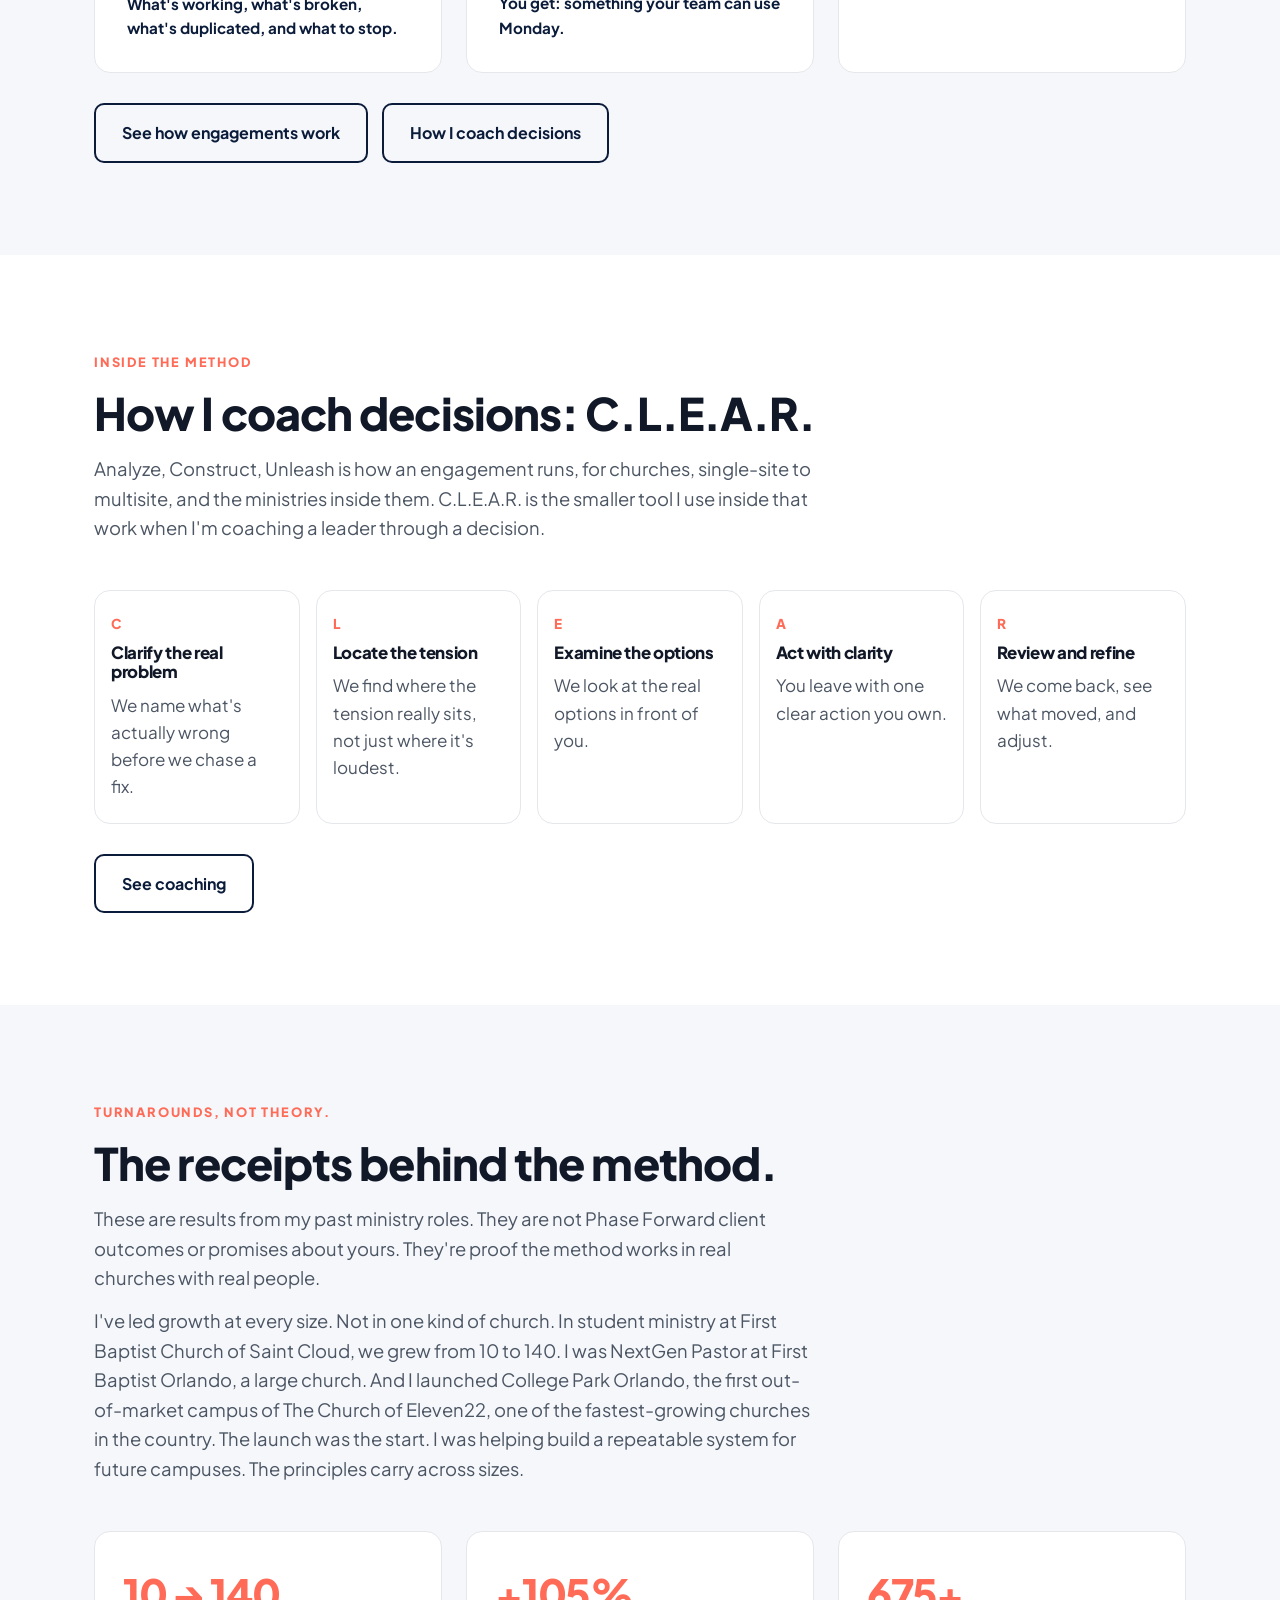
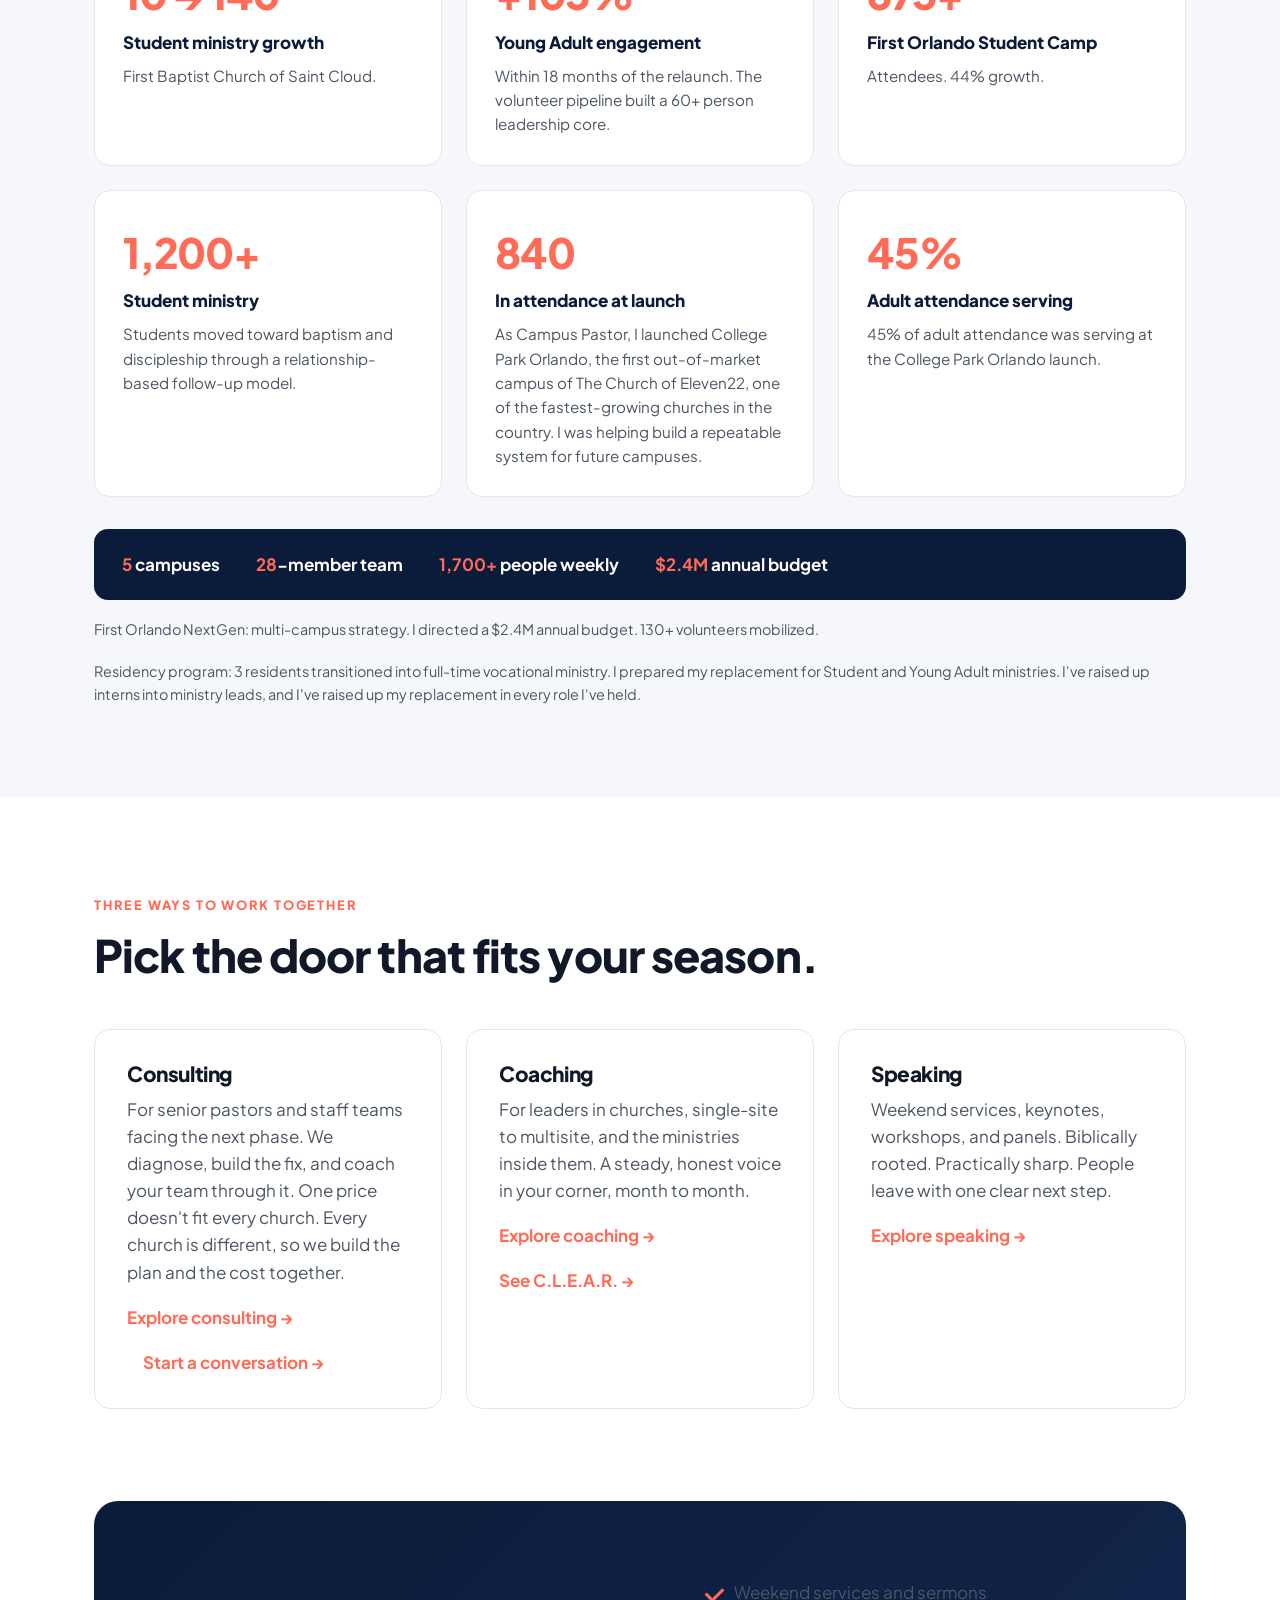
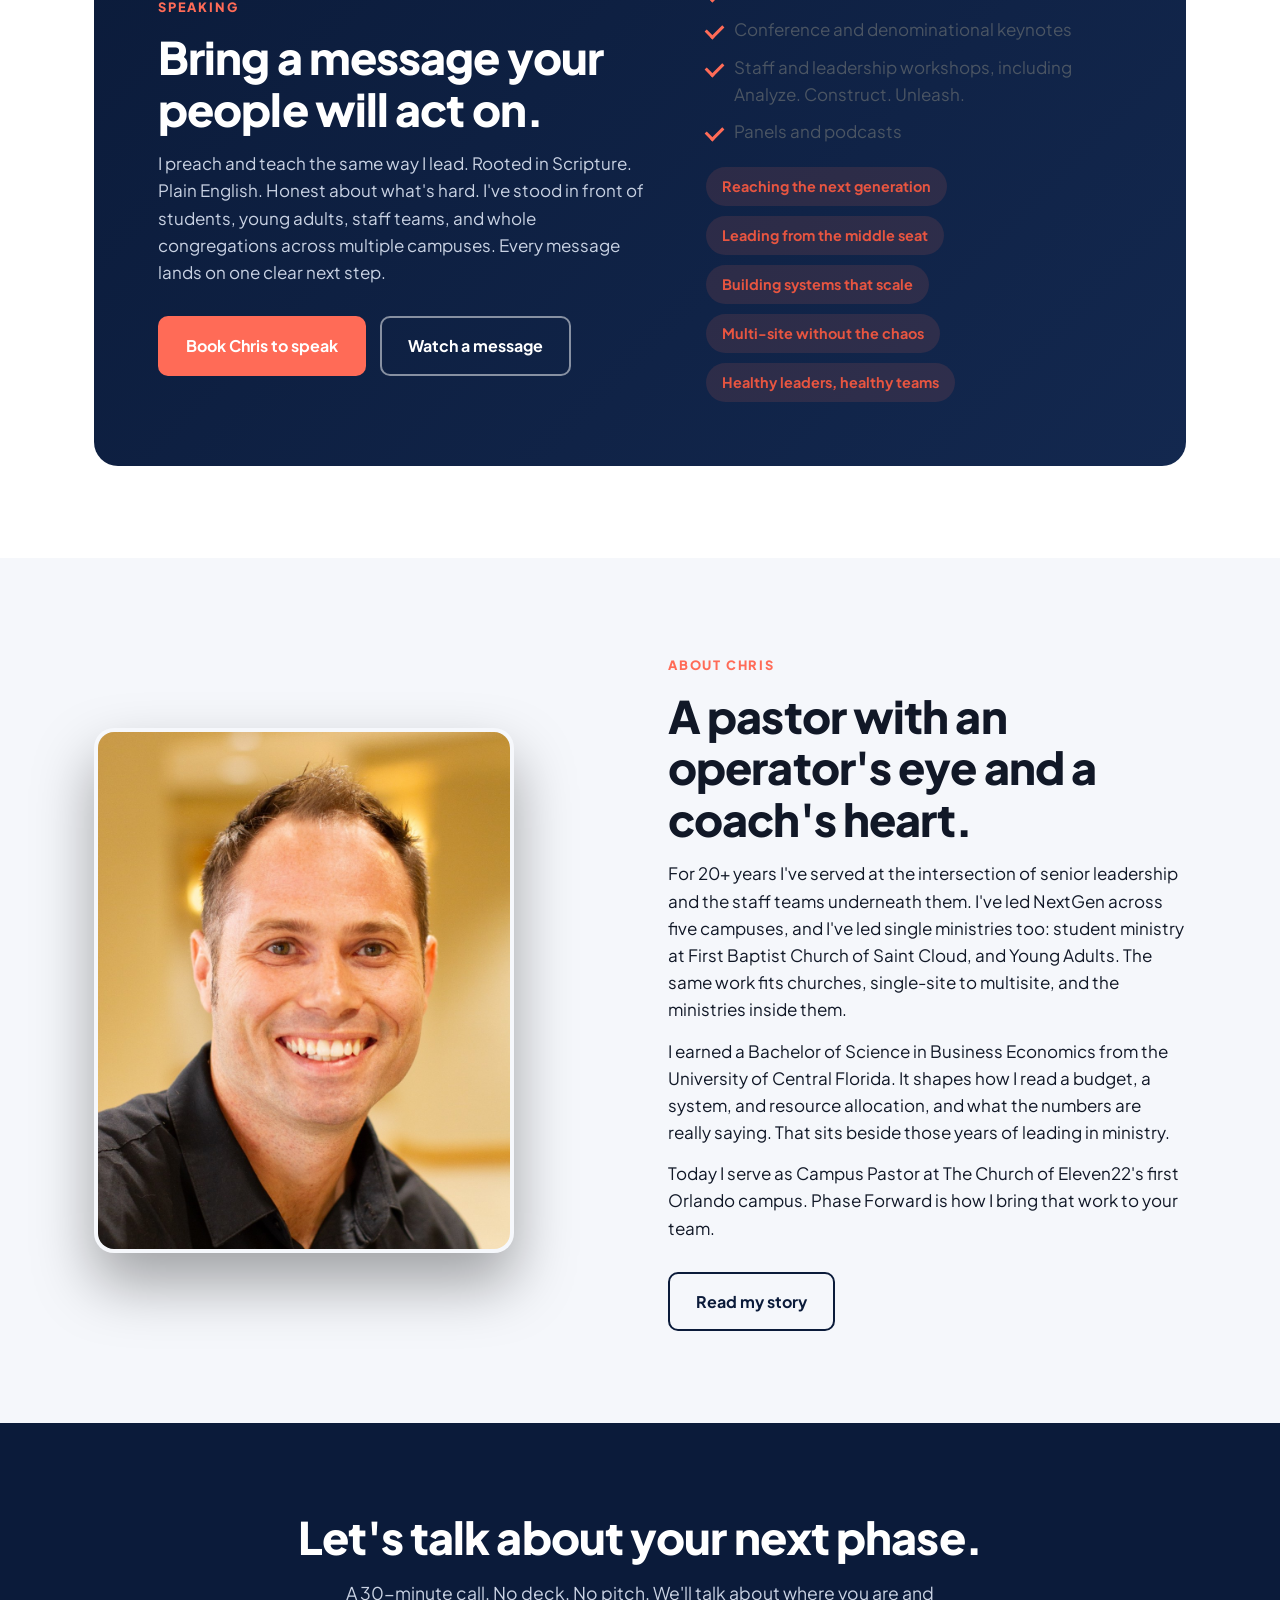
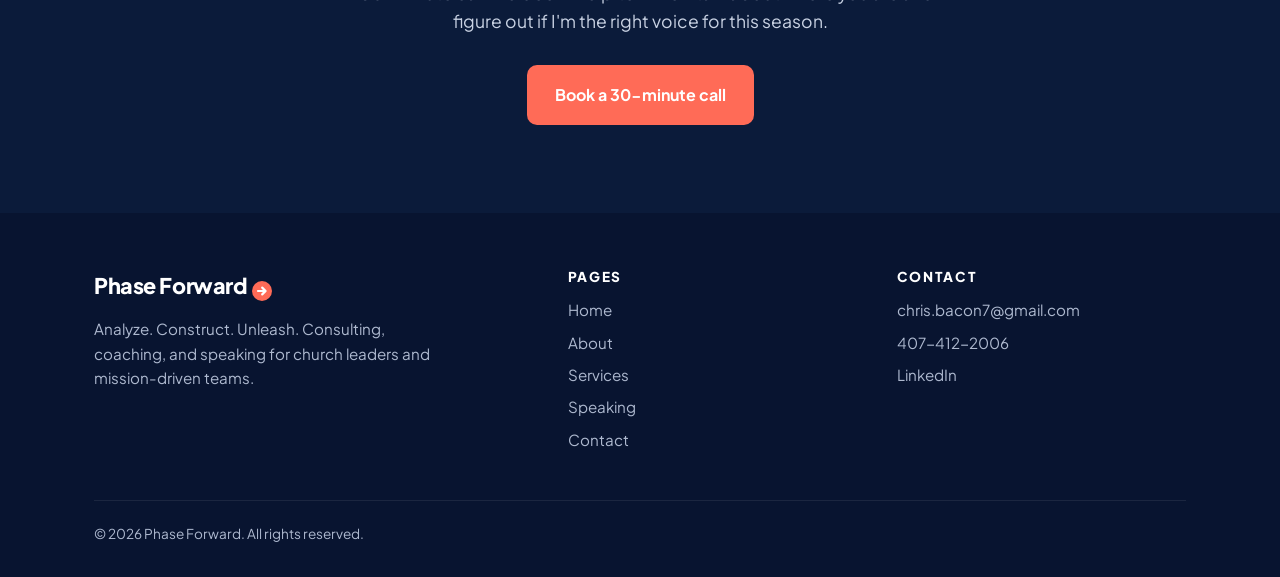
==== commit 1e15027d: "Frame the College Park launch as a repeatable system. As Campus Pastor of Eleven22's first out-of-ma" ====
--- a/index.html
+++ b/index.html
@@ -24,7 +24,7 @@
 <p class="lead">Most leaders don't need more information. They need to see clearly, build simply, and lead well. That's the whole method. Three steps. No binders.</p></div>
 <div class="grid-3">
 <div class="card"><div class="step-num">01</div><div class="method-word">Analyze</div><h3>See what's really happening.</h3><p>I evaluate your programs, systems, staff structure, and the numbers. I look at the leading indicators: retention, first-time guests, and volunteers. Attendance is the lag measure. Numbers show where to look. Conversations explain why. Data is only as good as the story you interpret.</p><p class="tag">You get: a one-page diagnosis. What's working, what's broken, what's duplicated, and what to stop.</p></div>
-<div class="card"><div class="step-num">02</div><div class="method-word">Construct</div><h3>Subtract first. Then build what repeats.</h3><p>I subtract first. We take out what's duplicated or heavy before we add anything. Then I build simple, repeatable tools and processes your team can run again next month.</p><p class="tag">You get: something your team can use Monday.</p></div>
+<div class="card"><div class="step-num">02</div><div class="method-word">Construct</div><h3>Subtract first. Then build what repeats.</h3><p>I subtract first. We take out what's duplicated or heavy before we add anything. Then I build simple, repeatable tools and processes your team can run again next month. That's the work I was doing at College Park Orlando: helping build a repeatable system for future campuses.</p><p class="tag">You get: something your team can use Monday.</p></div>
 <div class="card"><div class="step-num">03</div><div class="method-word">Unleash</div><h3>Hand it to your leaders.</h3><p>I coach your leaders, hand off ownership, and build on progress in 90-day cycles. We review what moved, keep what works, and take the next step until your team runs it on their own.</p><p class="tag">You get: a ministry that scales beyond any single strong leader.</p></div>
 </div><div class="btn-row"><a class="btn btn-outline" href="services.html">See how engagements work</a><a class="btn btn-outline" href="#clear">How I coach decisions</a></div></div></section>
 
@@ -43,13 +43,13 @@
 <section class="block soft"><div class="container">
 <div class="section-head"><span class="eyebrow">Turnarounds, not theory.</span><h2>The receipts behind the method.</h2>
 <p class="lead">These are results from my past ministry roles. They are not Phase Forward client outcomes or promises about yours. They're proof the method works in real churches with real people.</p>
-<p class="lead">I've led growth at every size. Not in one kind of church. In student ministry at First Baptist Church of Saint Cloud, we grew from 10 to 140. I was NextGen Pastor at First Baptist Orlando, a large church. And I launched College Park Orlando, The Church of Eleven22's first out-of-market campus. The principles carry across sizes.</p></div>
+<p class="lead">I've led growth at every size. Not in one kind of church. In student ministry at First Baptist Church of Saint Cloud, we grew from 10 to 140. I was NextGen Pastor at First Baptist Orlando, a large church. And I launched College Park Orlando, the first out-of-market campus of The Church of Eleven22, one of the fastest-growing churches in the country. The launch was the start. I was helping build a repeatable system for future campuses. The principles carry across sizes.</p></div>
 <div class="grid-3" style="margin-bottom:20px">
 <div class="stat"><div class="num">10 &rarr; 140</div><div class="lbl">Student ministry growth</div><p>First Baptist Church of Saint Cloud.</p></div>
 <div class="stat"><div class="num">+105%</div><div class="lbl">Young Adult engagement</div><p>Within 18 months of the relaunch. The volunteer pipeline built a 60+ person leadership core.</p></div>
 <div class="stat"><div class="num">675+</div><div class="lbl">First Orlando Student Camp</div><p>Attendees. 44% growth.</p></div>
 <div class="stat"><div class="num">1,200+</div><div class="lbl">Student ministry</div><p>Students moved toward baptism and discipleship through a relationship-based follow-up model.</p></div>
-<div class="stat"><div class="num">840</div><div class="lbl">In attendance at launch</div><p>Launched The Church of Eleven22's first out-of-market campus (College Park Orlando) as Campus Pastor.</p></div>
+<div class="stat"><div class="num">840</div><div class="lbl">In attendance at launch</div><p>As Campus Pastor, I launched College Park Orlando, the first out-of-market campus of The Church of Eleven22, one of the fastest-growing churches in the country. I was helping build a repeatable system for future campuses.</p></div>
 <div class="stat"><div class="num">45%</div><div class="lbl">Adult attendance serving</div><p>45% of adult attendance was serving at the College Park Orlando launch.</p></div>
 </div>
 <div class="scope"><span><b>5</b> campuses</span><span><b>28</b>-member team</span><span><b>1,700+</b> people weekly</span><span><b>$2.4M</b> annual budget</span></div>
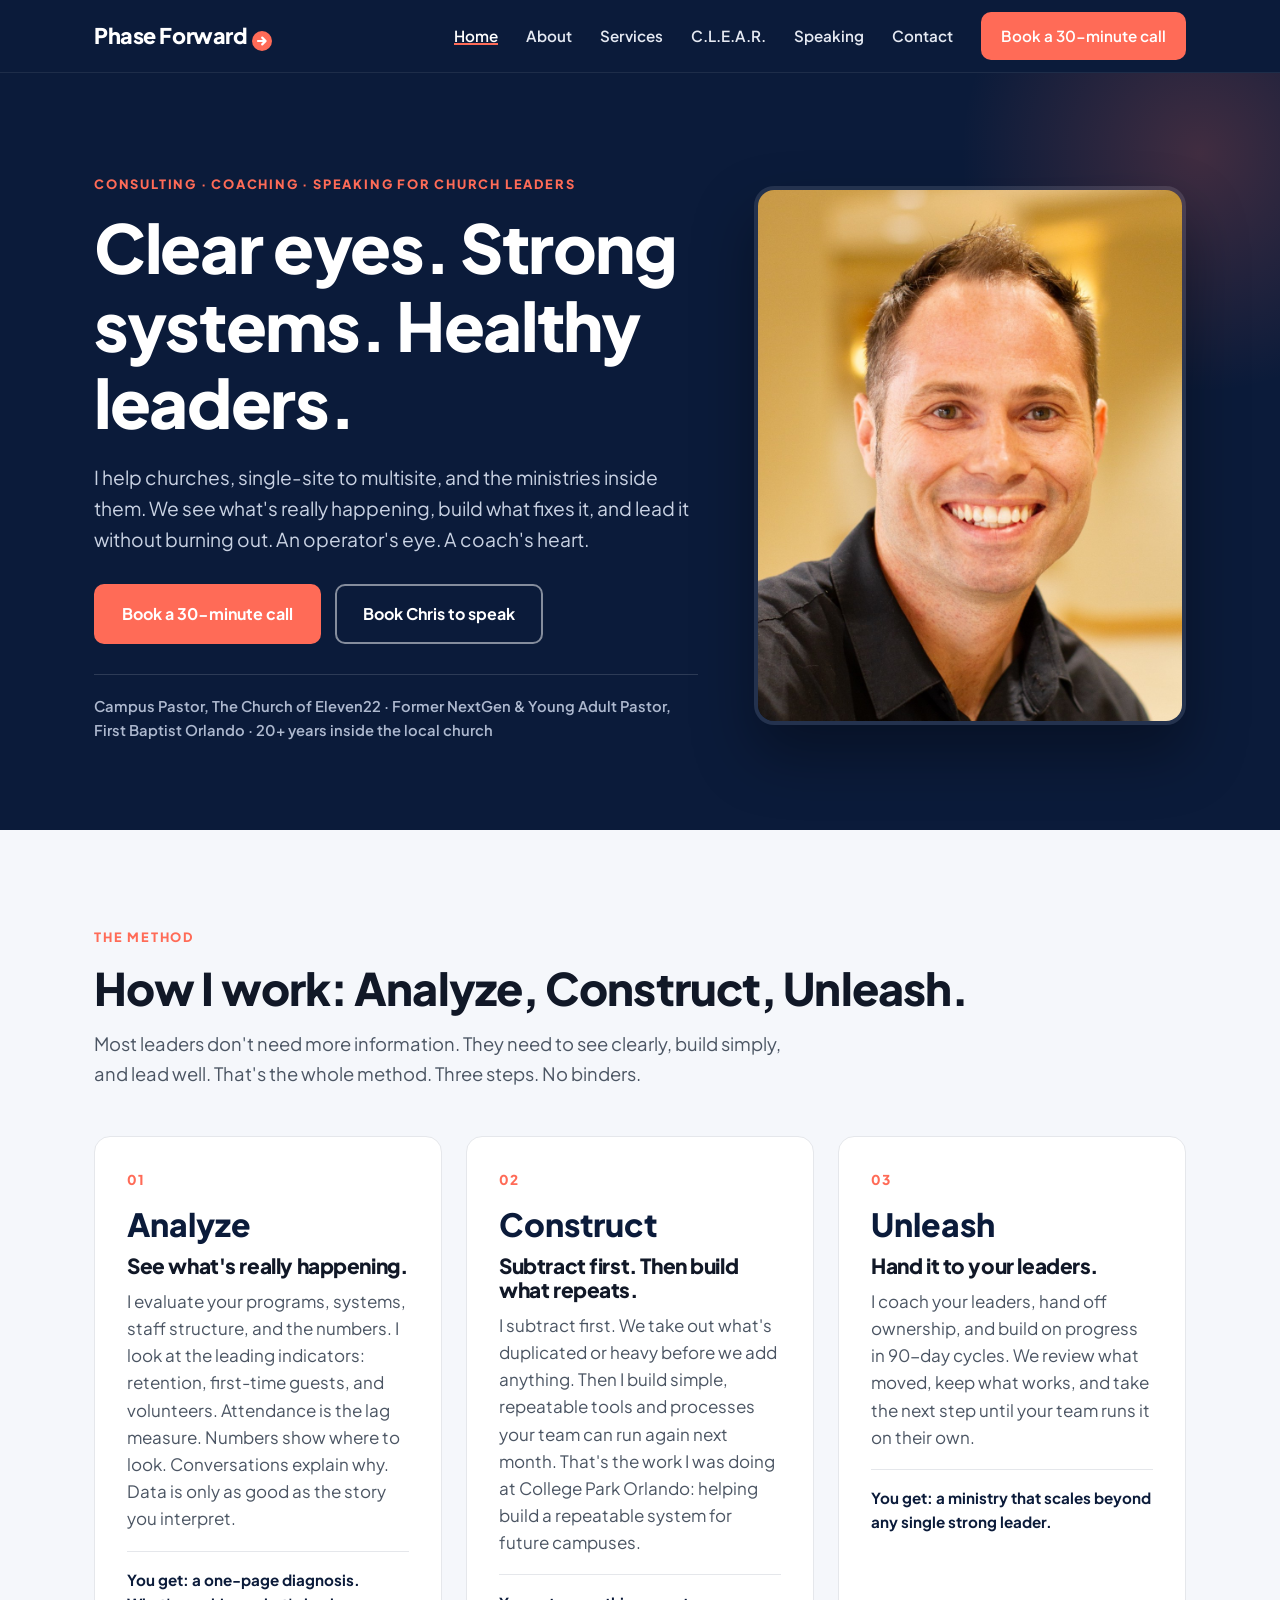
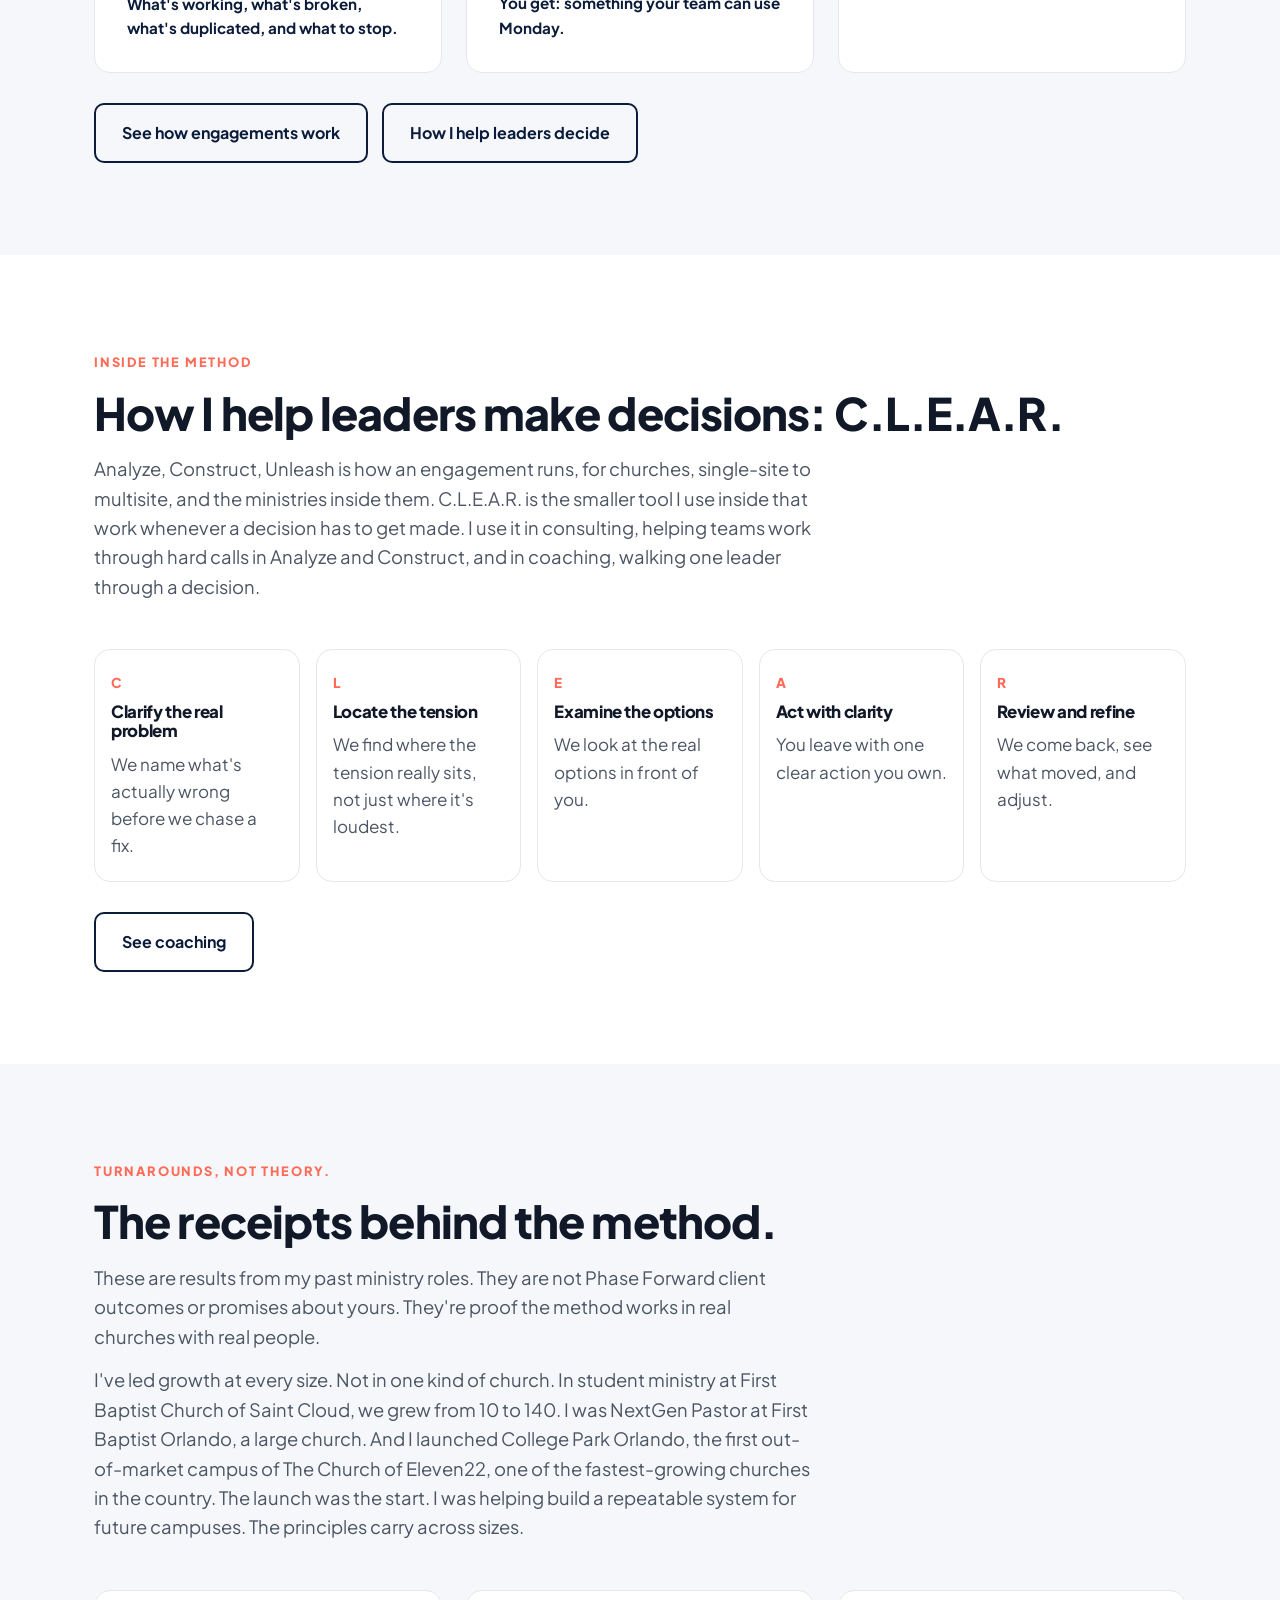
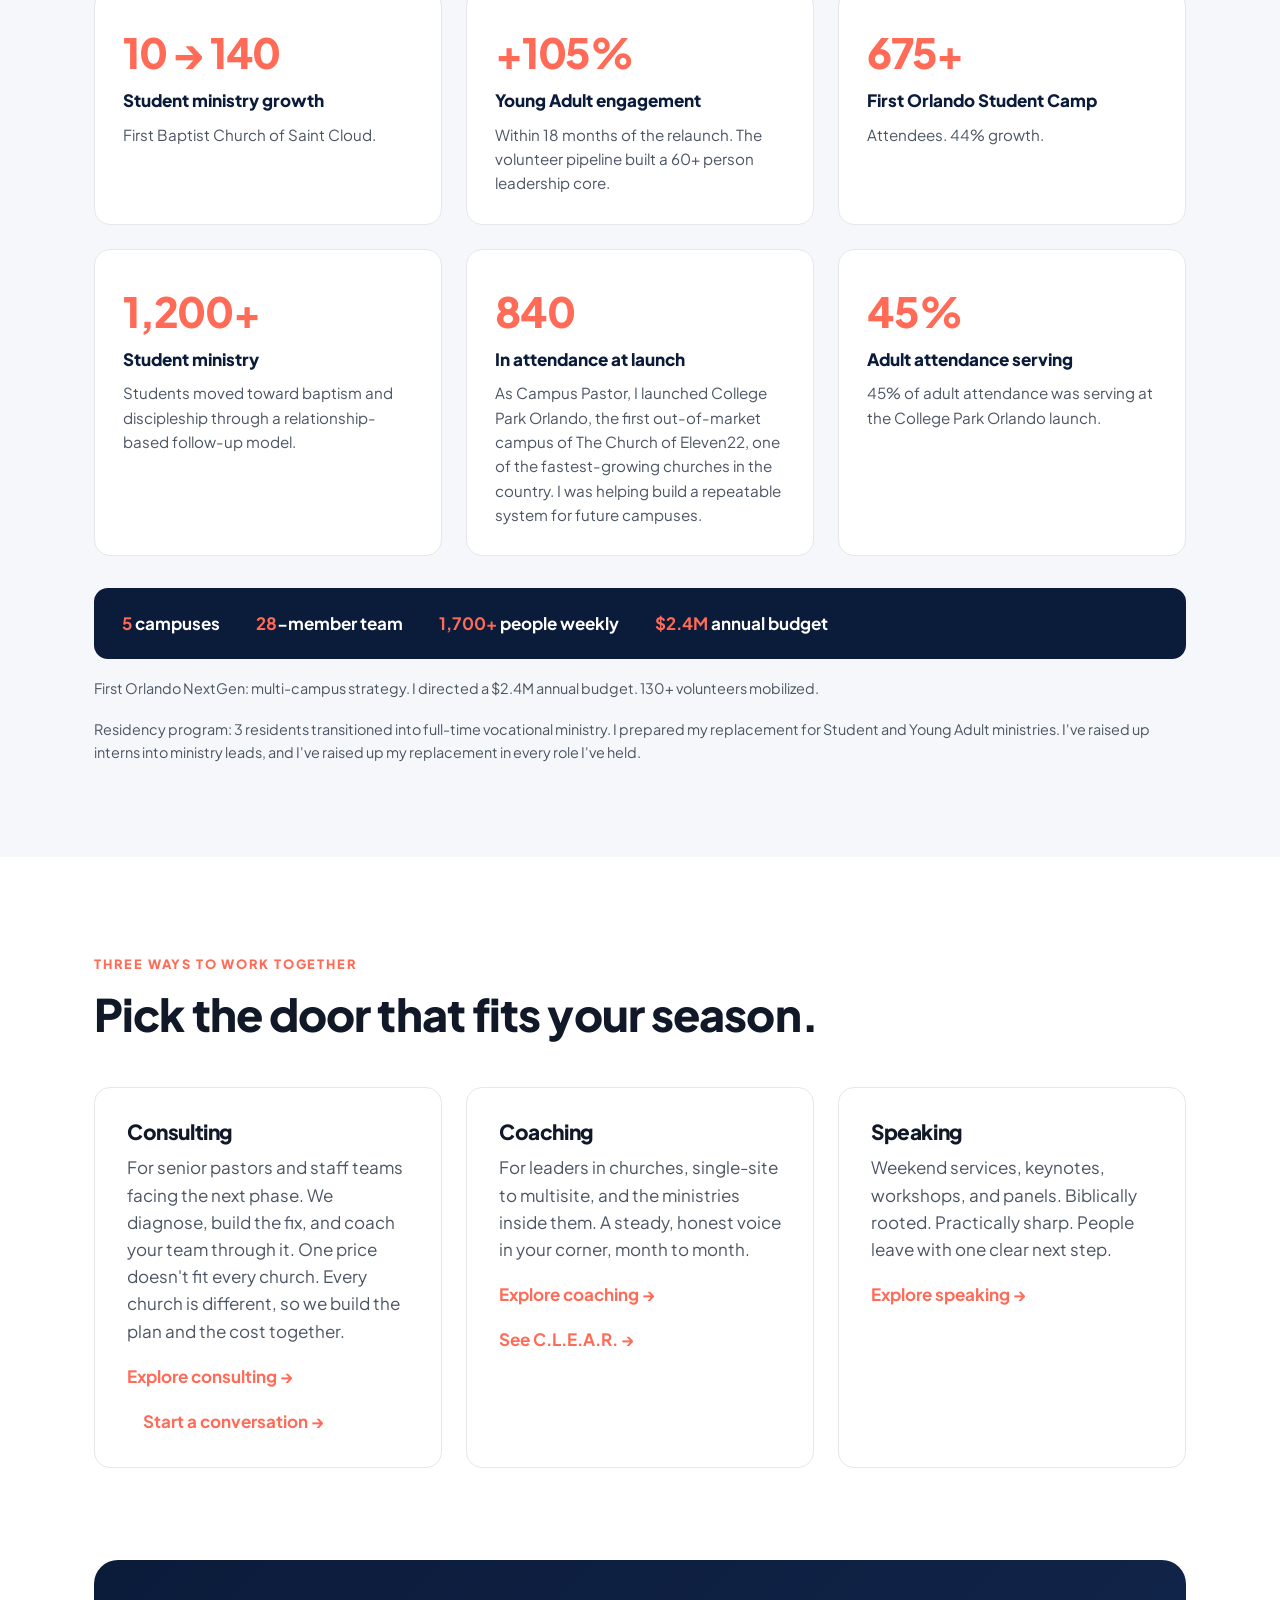
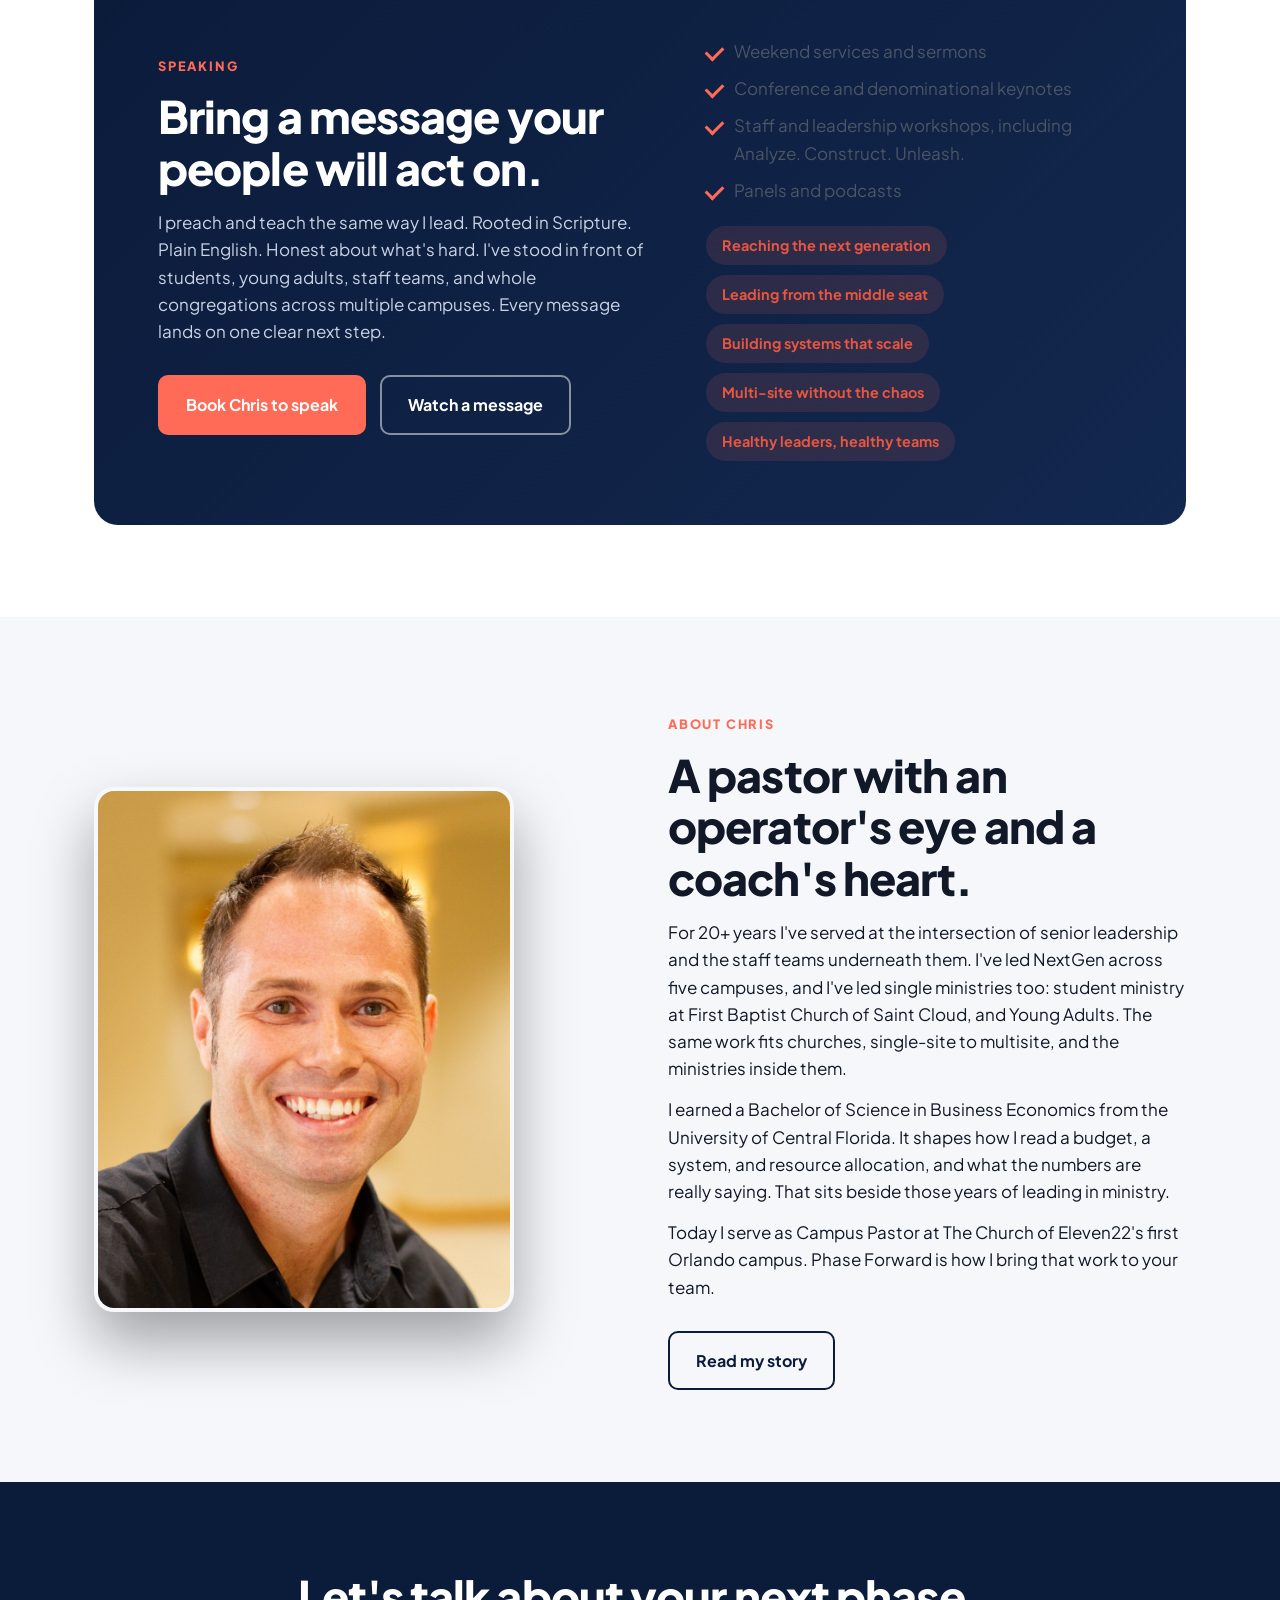
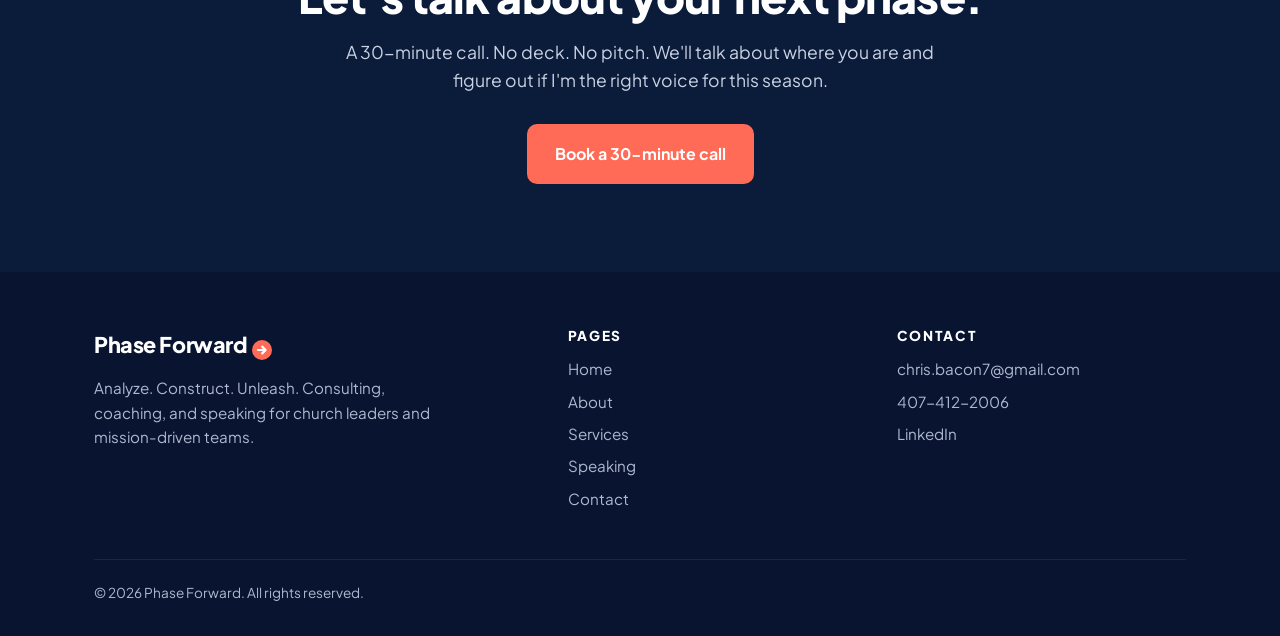
==== commit 629416ba: "Use C.L.E.A.R. for decisions in consulting and coaching. Show the method as how teams work through h" ====
--- a/index.html
+++ b/index.html
@@ -26,11 +26,11 @@
 <div class="card"><div class="step-num">01</div><div class="method-word">Analyze</div><h3>See what's really happening.</h3><p>I evaluate your programs, systems, staff structure, and the numbers. I look at the leading indicators: retention, first-time guests, and volunteers. Attendance is the lag measure. Numbers show where to look. Conversations explain why. Data is only as good as the story you interpret.</p><p class="tag">You get: a one-page diagnosis. What's working, what's broken, what's duplicated, and what to stop.</p></div>
 <div class="card"><div class="step-num">02</div><div class="method-word">Construct</div><h3>Subtract first. Then build what repeats.</h3><p>I subtract first. We take out what's duplicated or heavy before we add anything. Then I build simple, repeatable tools and processes your team can run again next month. That's the work I was doing at College Park Orlando: helping build a repeatable system for future campuses.</p><p class="tag">You get: something your team can use Monday.</p></div>
 <div class="card"><div class="step-num">03</div><div class="method-word">Unleash</div><h3>Hand it to your leaders.</h3><p>I coach your leaders, hand off ownership, and build on progress in 90-day cycles. We review what moved, keep what works, and take the next step until your team runs it on their own.</p><p class="tag">You get: a ministry that scales beyond any single strong leader.</p></div>
-</div><div class="btn-row"><a class="btn btn-outline" href="services.html">See how engagements work</a><a class="btn btn-outline" href="#clear">How I coach decisions</a></div></div></section>
+</div><div class="btn-row"><a class="btn btn-outline" href="services.html">See how engagements work</a><a class="btn btn-outline" href="#clear">How I help leaders decide</a></div></div></section>
 
 <section class="block" id="clear"><div class="container">
-<div class="section-head"><span class="eyebrow">Inside the method</span><h2>How I coach decisions: C.L.E.A.R.</h2>
-<p class="lead">Analyze, Construct, Unleash is how an engagement runs, for churches, single-site to multisite, and the ministries inside them. C.L.E.A.R. is the smaller tool I use inside that work when I'm coaching a leader through a decision.</p></div>
+<div class="section-head"><span class="eyebrow">Inside the method</span><h2>How I help leaders make decisions: C.L.E.A.R.</h2>
+<p class="lead">Analyze, Construct, Unleash is how an engagement runs, for churches, single-site to multisite, and the ministries inside them. C.L.E.A.R. is the smaller tool I use inside that work whenever a decision has to get made. I use it in consulting, helping teams work through hard calls in Analyze and Construct, and in coaching, walking one leader through a decision.</p></div>
 <div class="grid-5">
 <div class="card"><div class="step-num">C</div><h3>Clarify the real problem</h3><p>We name what's actually wrong before we chase a fix.</p></div>
 <div class="card"><div class="step-num">L</div><h3>Locate the tension</h3><p>We find where the tension really sits, not just where it's loudest.</p></div>
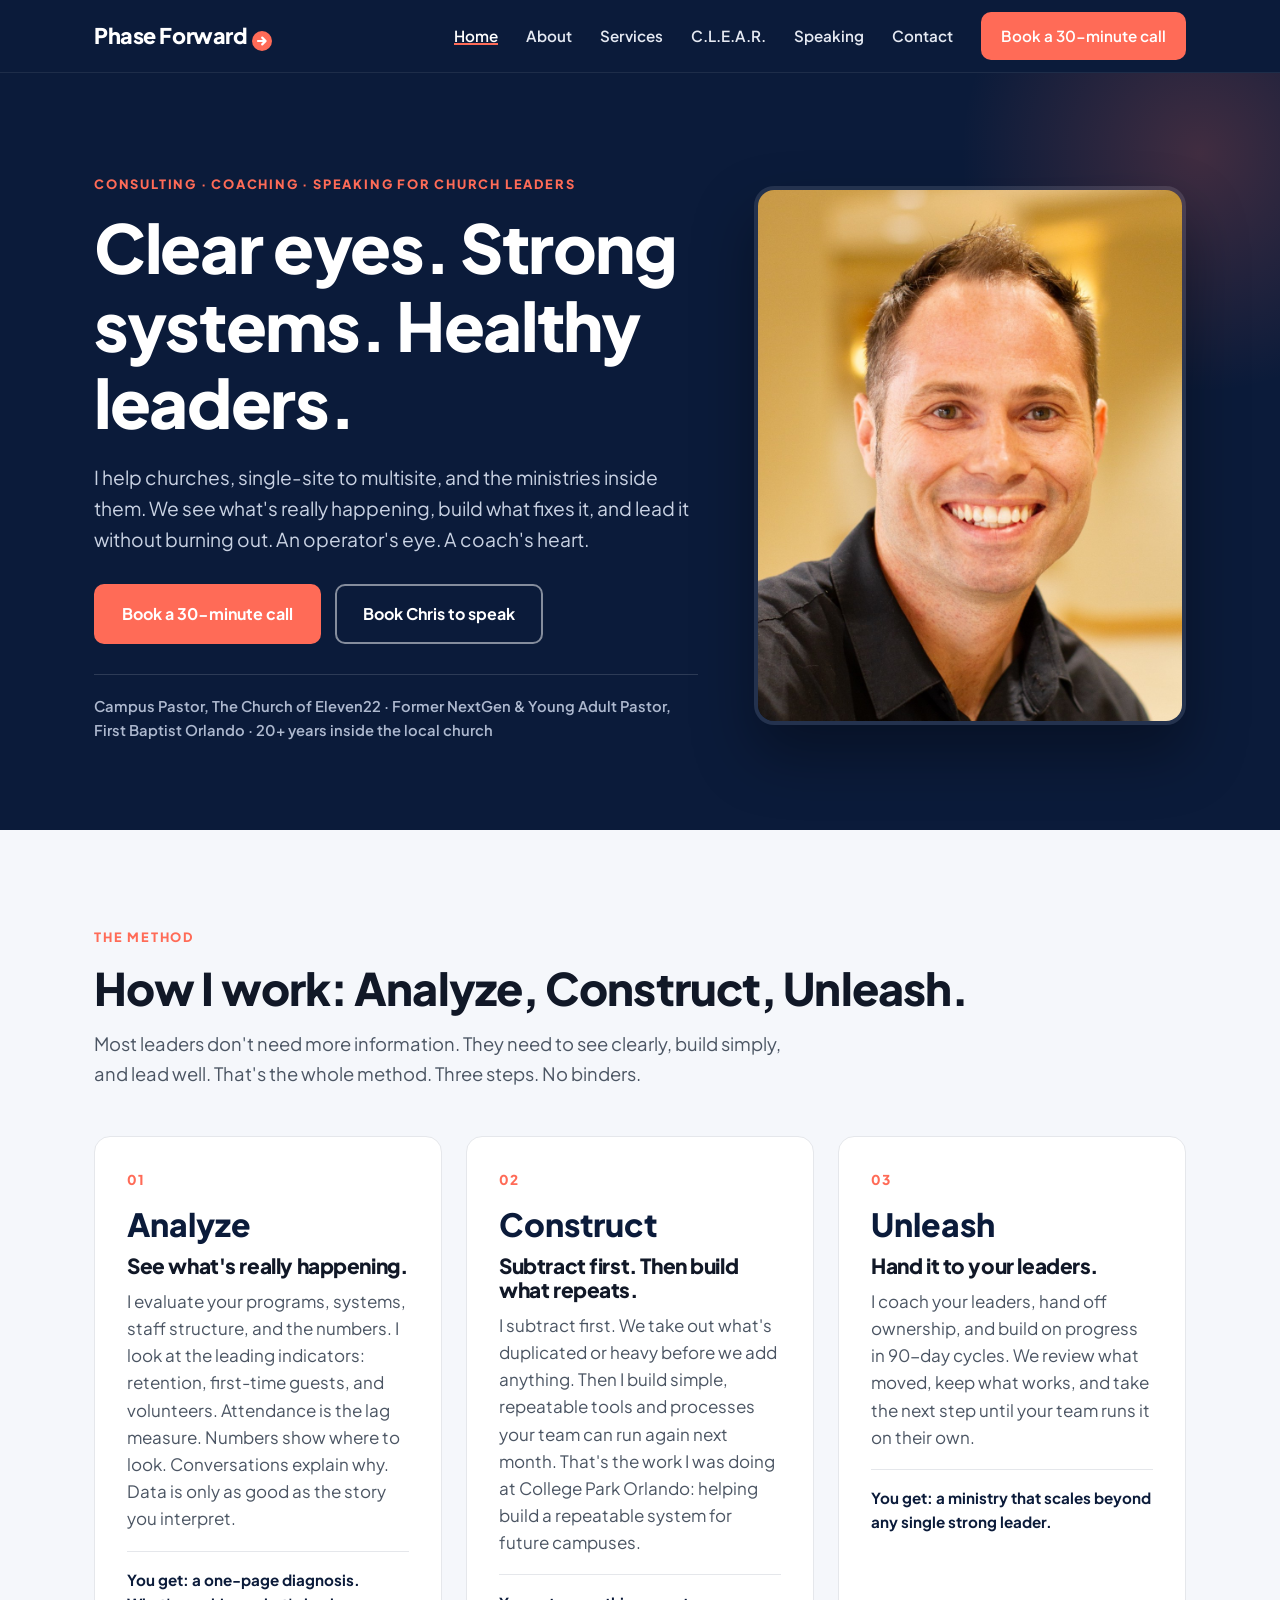
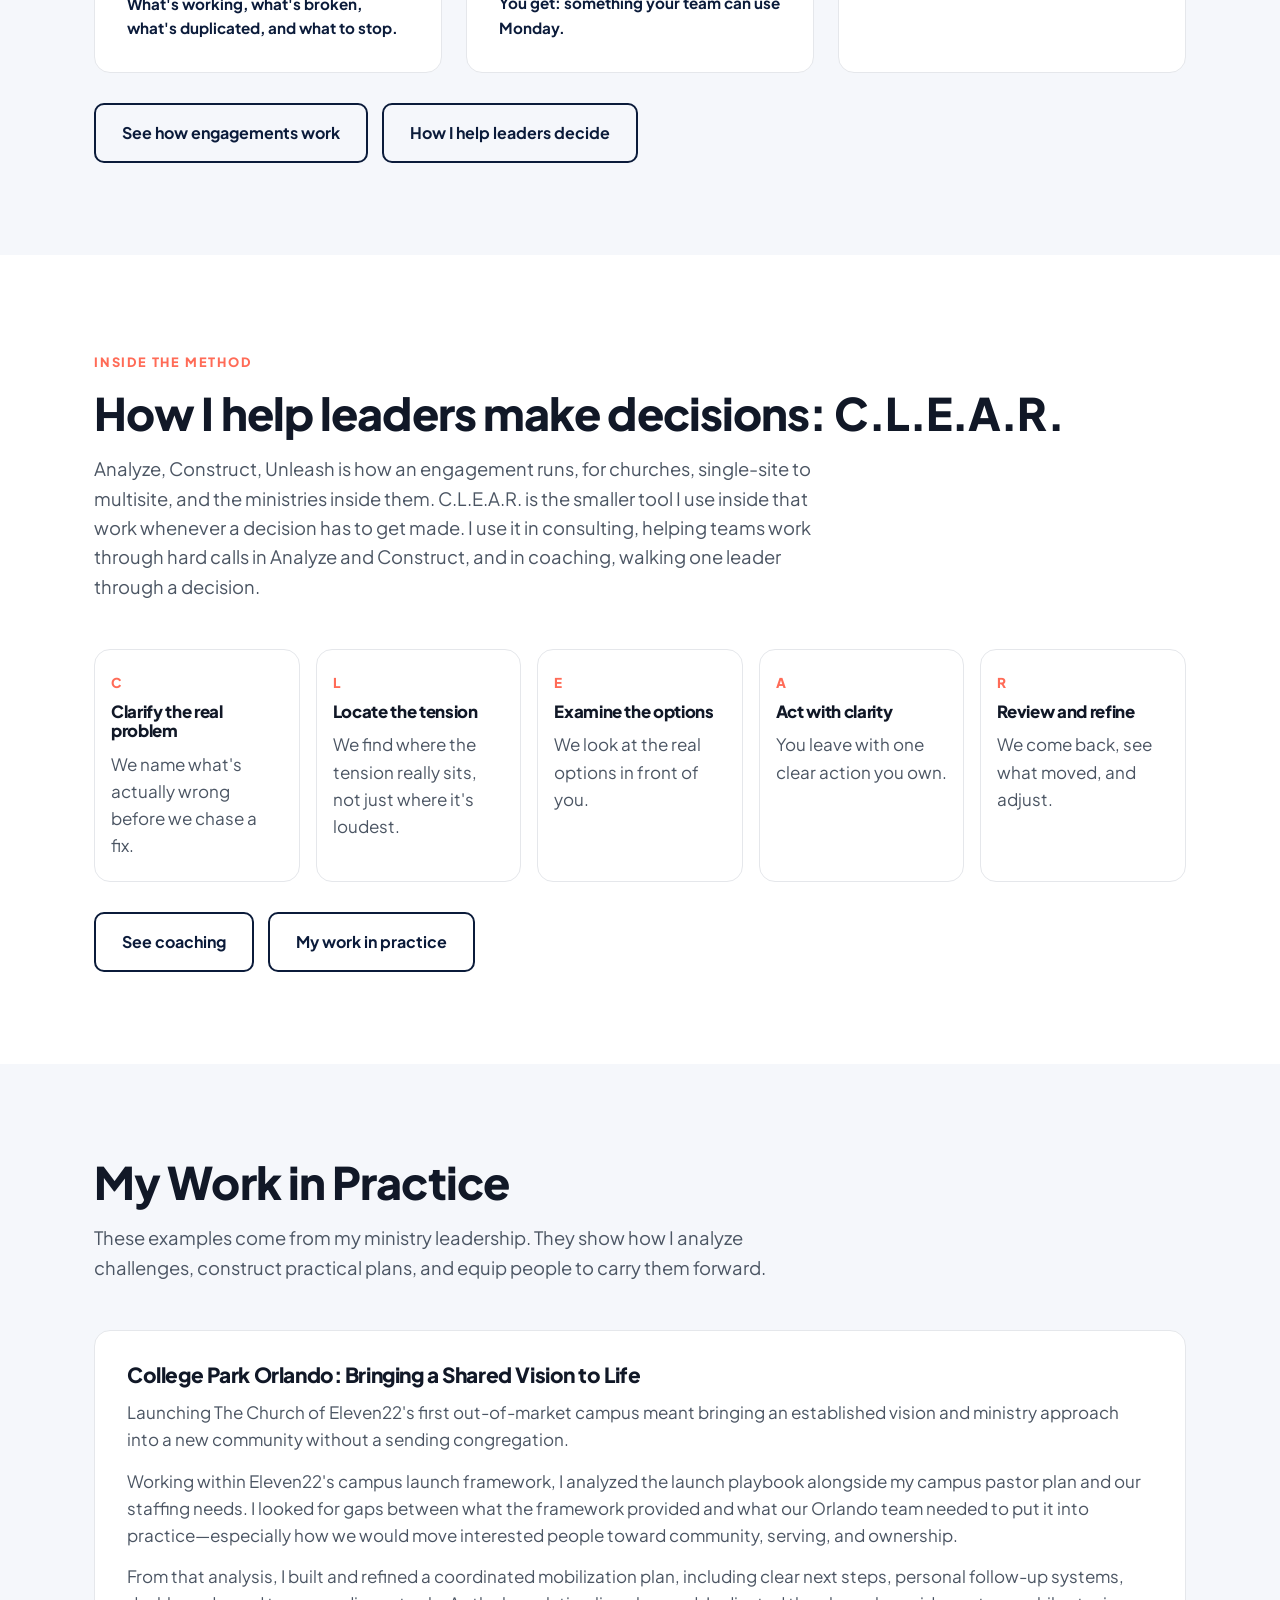
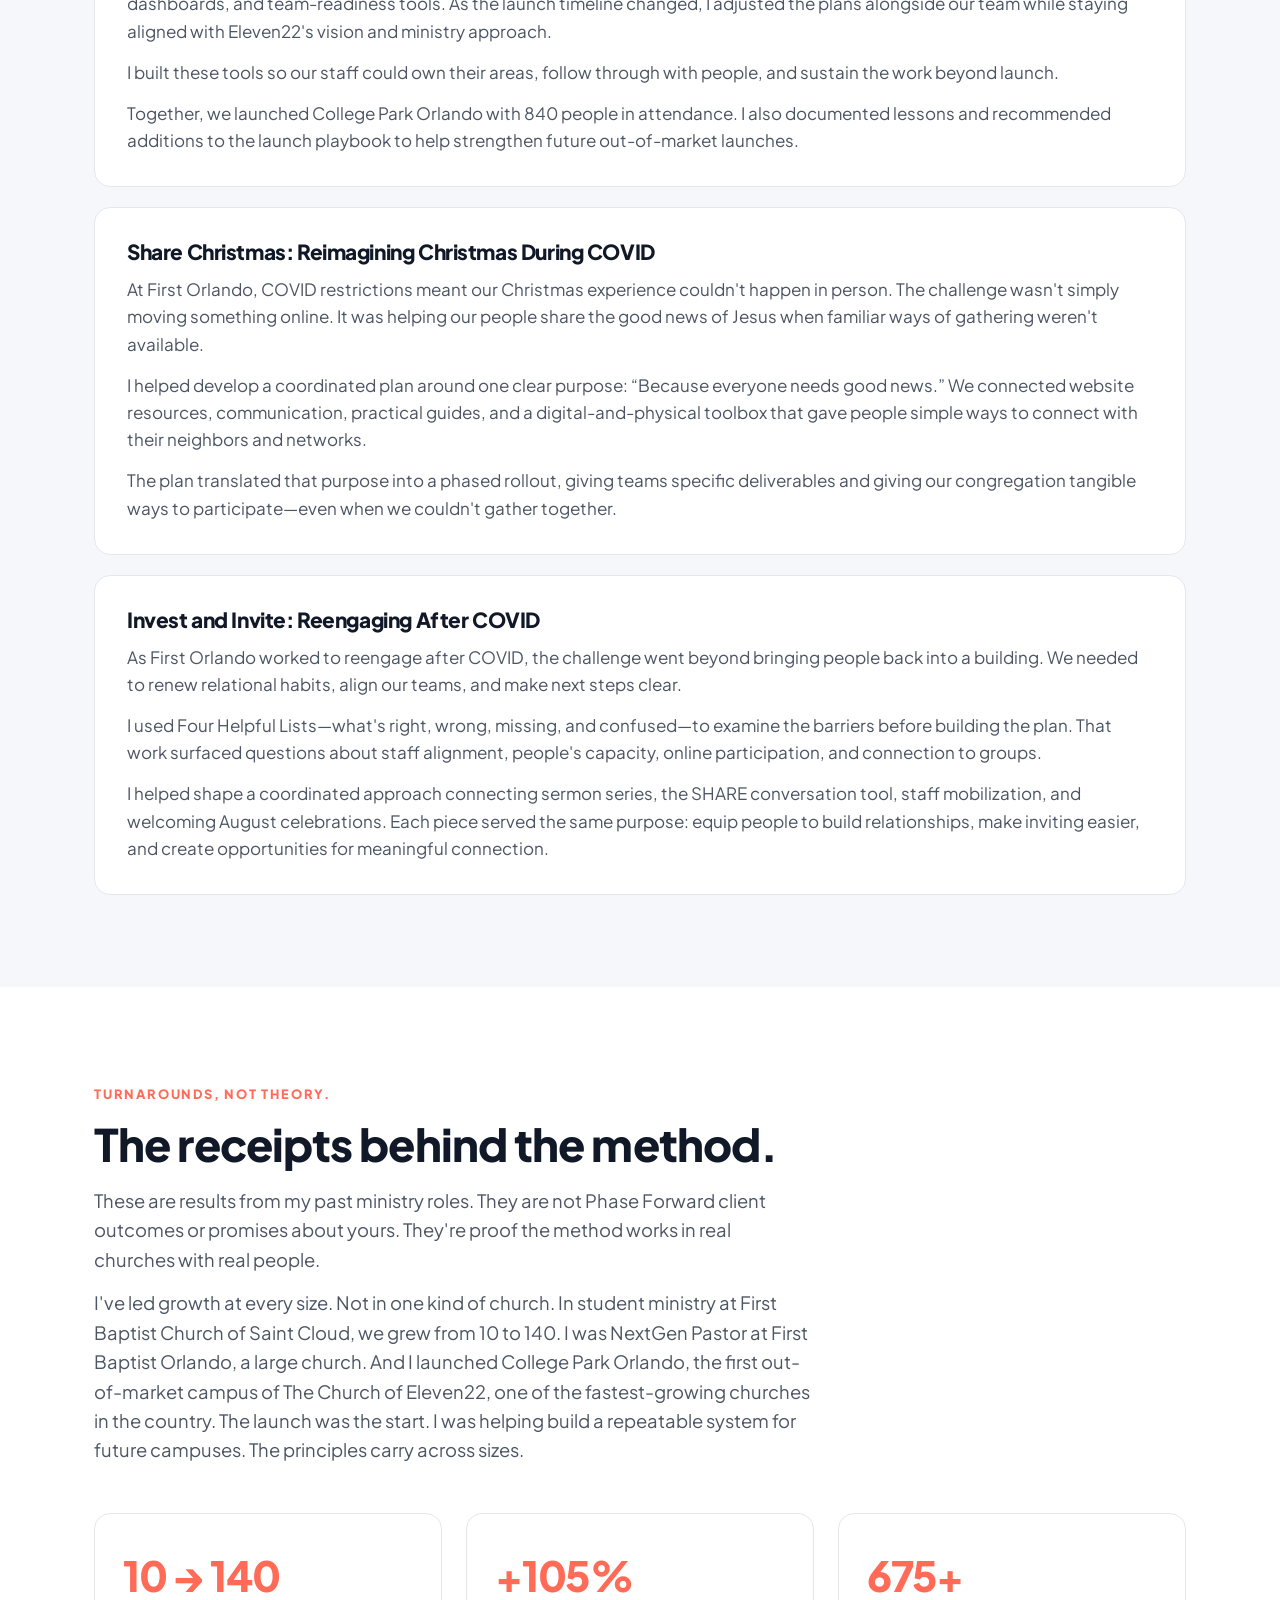
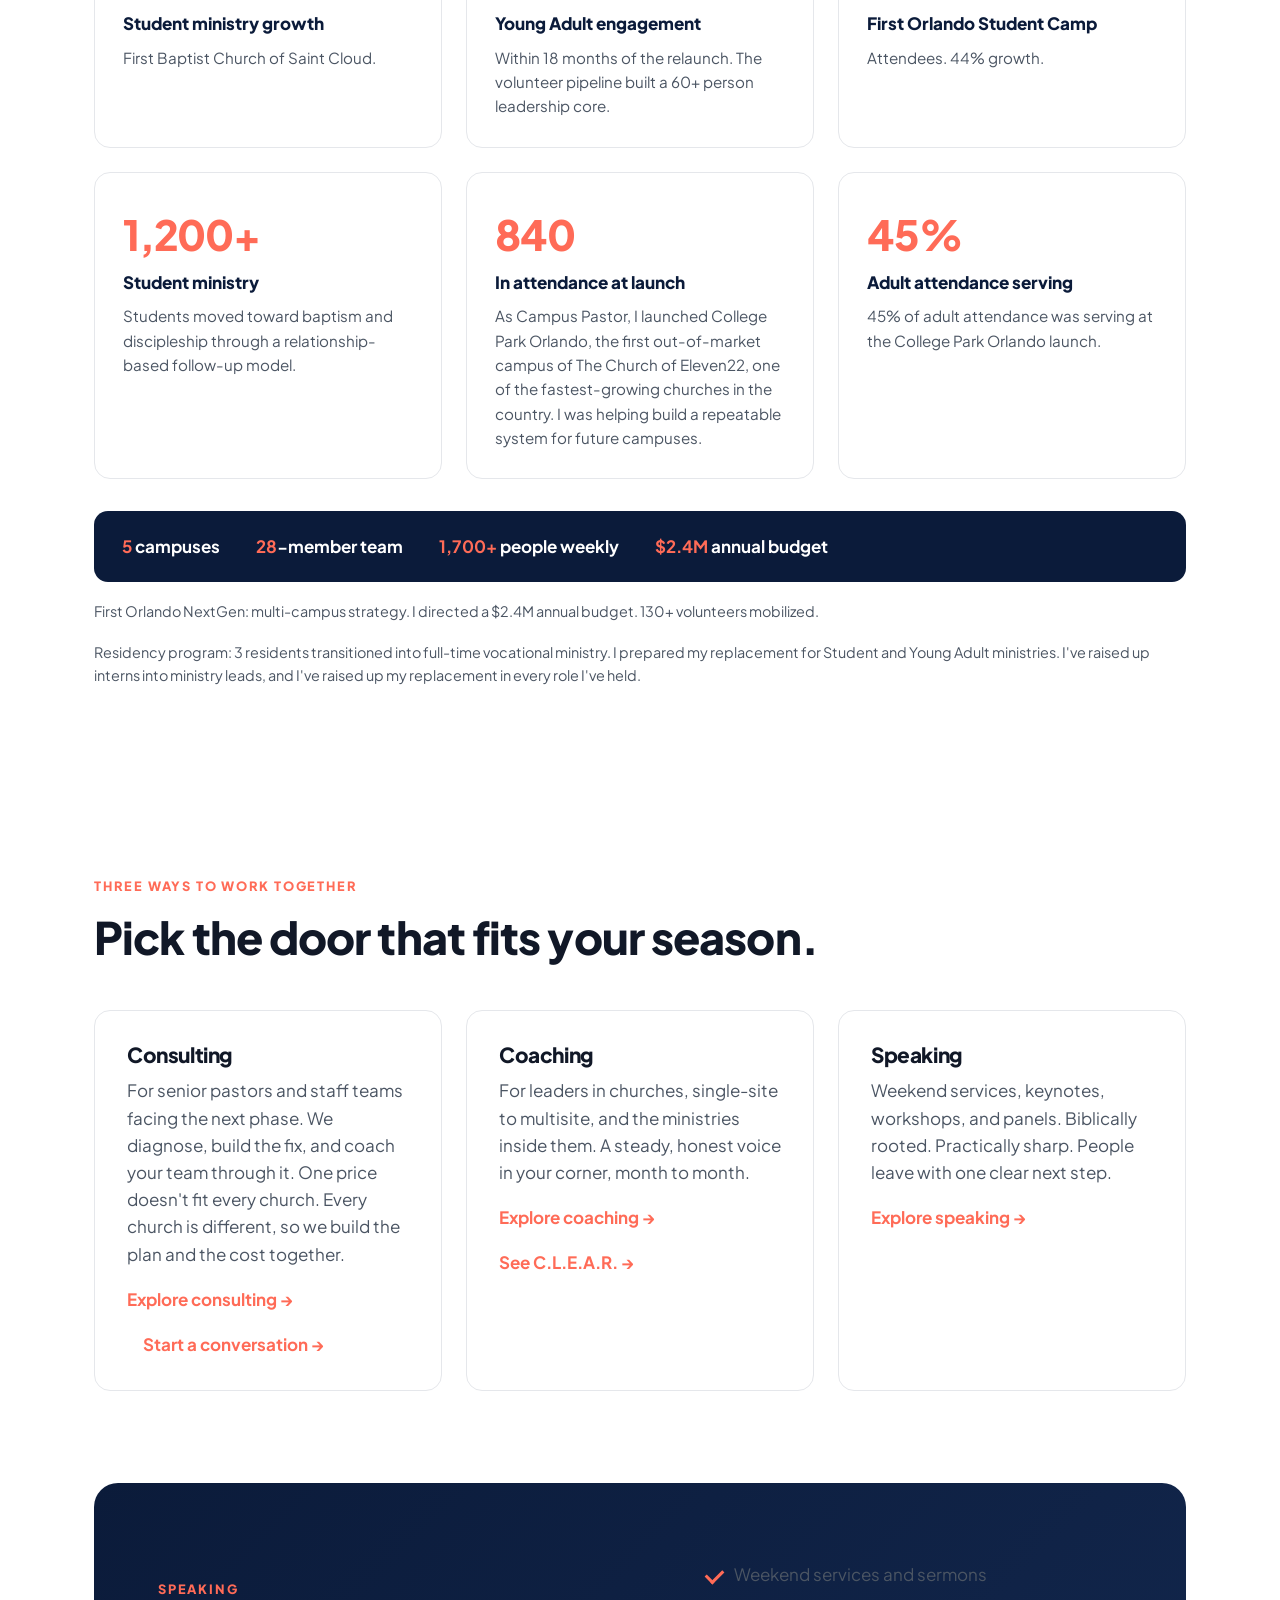
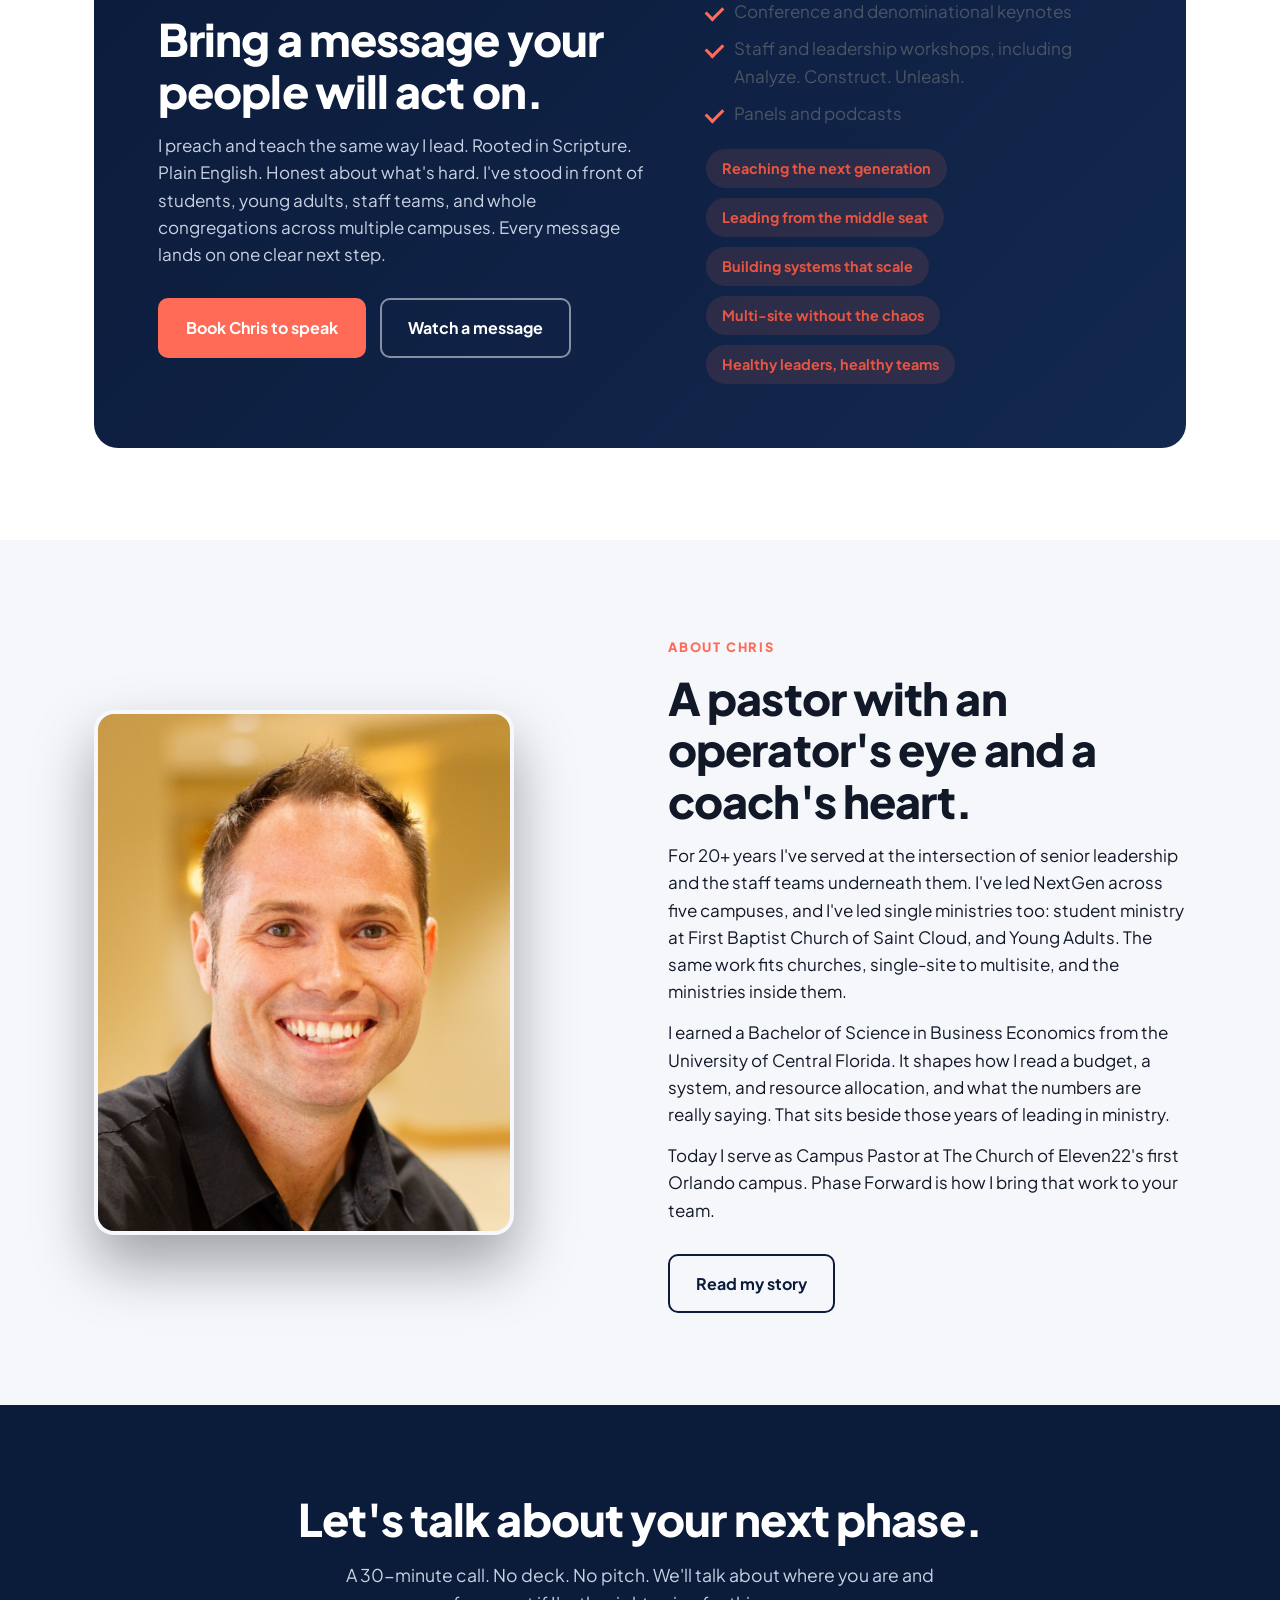
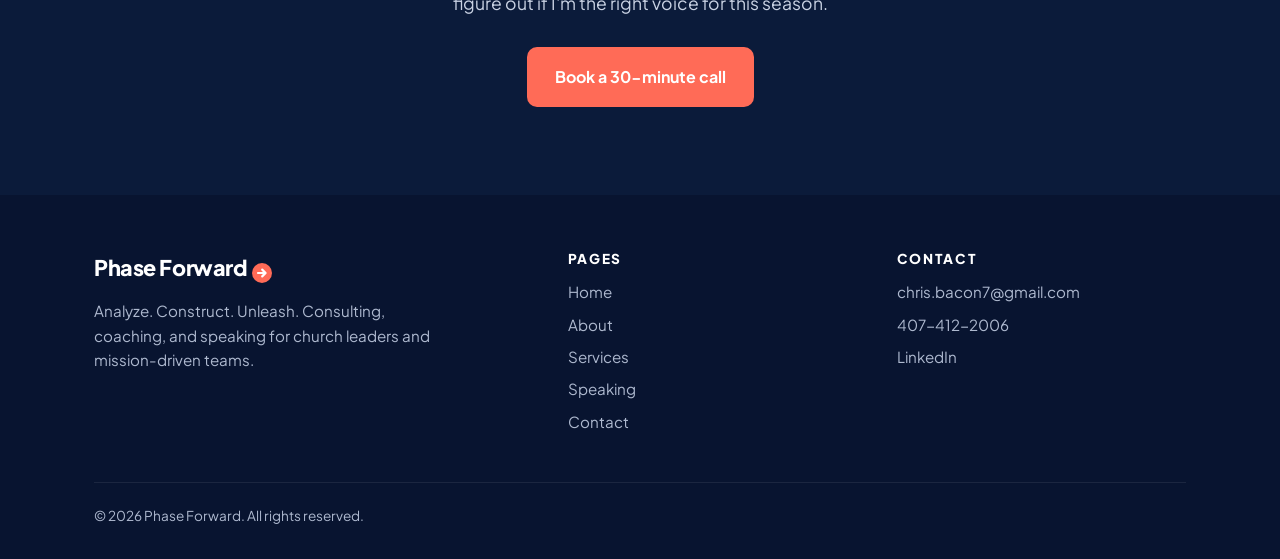
==== commit 1efe5973: "Add My Work in Practice from ministry leadership. Publish three historical examples on the home page" ====
--- a/index.html
+++ b/index.html
@@ -38,9 +38,39 @@
 <div class="card"><div class="step-num">A</div><h3>Act with clarity</h3><p>You leave with one clear action you own.</p></div>
 <div class="card"><div class="step-num">R</div><h3>Review and refine</h3><p>We come back, see what moved, and adjust.</p></div>
 </div>
-<div class="btn-row"><a class="btn btn-outline" href="services.html#coaching">See coaching</a></div></div></section>
+<div class="btn-row"><a class="btn btn-outline" href="services.html#coaching">See coaching</a><a class="btn btn-outline" href="#my-work-in-practice">My work in practice</a></div></div></section>
 
-<section class="block soft"><div class="container">
+<section class="block soft" id="my-work-in-practice" aria-labelledby="my-work-heading">
+<div class="container">
+<div class="section-head">
+<h2 id="my-work-heading">My Work in Practice</h2>
+<p class="lead">These examples come from my ministry leadership. They show how I analyze challenges, construct practical plans, and equip people to carry them forward.</p>
+</div>
+<div class="practice">
+<article class="card" aria-labelledby="work-cpo">
+<h3 id="work-cpo">College Park Orlando: Bringing a Shared Vision to Life</h3>
+<p>Launching The Church of Eleven22's first out-of-market campus meant bringing an established vision and ministry approach into a new community without a sending congregation.</p>
+<p>Working within Eleven22's campus launch framework, I analyzed the launch playbook alongside my campus pastor plan and our staffing needs. I looked for gaps between what the framework provided and what our Orlando team needed to put it into practice&mdash;especially how we would move interested people toward community, serving, and ownership.</p>
+<p>From that analysis, I built and refined a coordinated mobilization plan, including clear next steps, personal follow-up systems, dashboards, and team-readiness tools. As the launch timeline changed, I adjusted the plans alongside our team while staying aligned with Eleven22's vision and ministry approach.</p>
+<p>I built these tools so our staff could own their areas, follow through with people, and sustain the work beyond launch.</p>
+<p>Together, we launched College Park Orlando with 840 people in attendance. I also documented lessons and recommended additions to the launch playbook to help strengthen future out-of-market launches.</p>
+</article>
+<article class="card" aria-labelledby="work-christmas">
+<h3 id="work-christmas">Share Christmas: Reimagining Christmas During COVID</h3>
+<p>At First Orlando, COVID restrictions meant our Christmas experience couldn't happen in person. The challenge wasn't simply moving something online. It was helping our people share the good news of Jesus when familiar ways of gathering weren't available.</p>
+<p>I helped develop a coordinated plan around one clear purpose: &ldquo;Because everyone needs good news.&rdquo; We connected website resources, communication, practical guides, and a digital-and-physical toolbox that gave people simple ways to connect with their neighbors and networks.</p>
+<p>The plan translated that purpose into a phased rollout, giving teams specific deliverables and giving our congregation tangible ways to participate&mdash;even when we couldn't gather together.</p>
+</article>
+<article class="card" aria-labelledby="work-invest">
+<h3 id="work-invest">Invest and Invite: Reengaging After COVID</h3>
+<p>As First Orlando worked to reengage after COVID, the challenge went beyond bringing people back into a building. We needed to renew relational habits, align our teams, and make next steps clear.</p>
+<p>I used Four Helpful Lists&mdash;what's right, wrong, missing, and confused&mdash;to examine the barriers before building the plan. That work surfaced questions about staff alignment, people's capacity, online participation, and connection to groups.</p>
+<p>I helped shape a coordinated approach connecting sermon series, the SHARE conversation tool, staff mobilization, and welcoming August celebrations. Each piece served the same purpose: equip people to build relationships, make inviting easier, and create opportunities for meaningful connection.</p>
+</article>
+</div>
+</div></section>
+
+<section class="block"><div class="container">
 <div class="section-head"><span class="eyebrow">Turnarounds, not theory.</span><h2>The receipts behind the method.</h2>
 <p class="lead">These are results from my past ministry roles. They are not Phase Forward client outcomes or promises about yours. They're proof the method works in real churches with real people.</p>
 <p class="lead">I've led growth at every size. Not in one kind of church. In student ministry at First Baptist Church of Saint Cloud, we grew from 10 to 140. I was NextGen Pastor at First Baptist Orlando, a large church. And I launched College Park Orlando, the first out-of-market campus of The Church of Eleven22, one of the fastest-growing churches in the country. The launch was the start. I was helping build a repeatable system for future campuses. The principles carry across sizes.</p></div>
--- a/css/site.css
+++ b/css/site.css
@@ -55,6 +55,8 @@
 .grid-5{display:grid;grid-template-columns:repeat(5,1fr);gap:16px}
 .grid-5 .card{padding:22px 16px}
 .grid-5 .card h3{font-size:1.05rem}
+.practice{display:grid;gap:20px}
+.practice h3{margin-bottom:12px}
 .card{background:#fff;border:1px solid var(--line);border-radius:16px;padding:32px}
 .card p{color:var(--muted)}
 .card .tag{margin-top:18px;padding-top:16px;border-top:1px solid var(--line);font-weight:700;color:var(--navy);font-size:.95rem}
